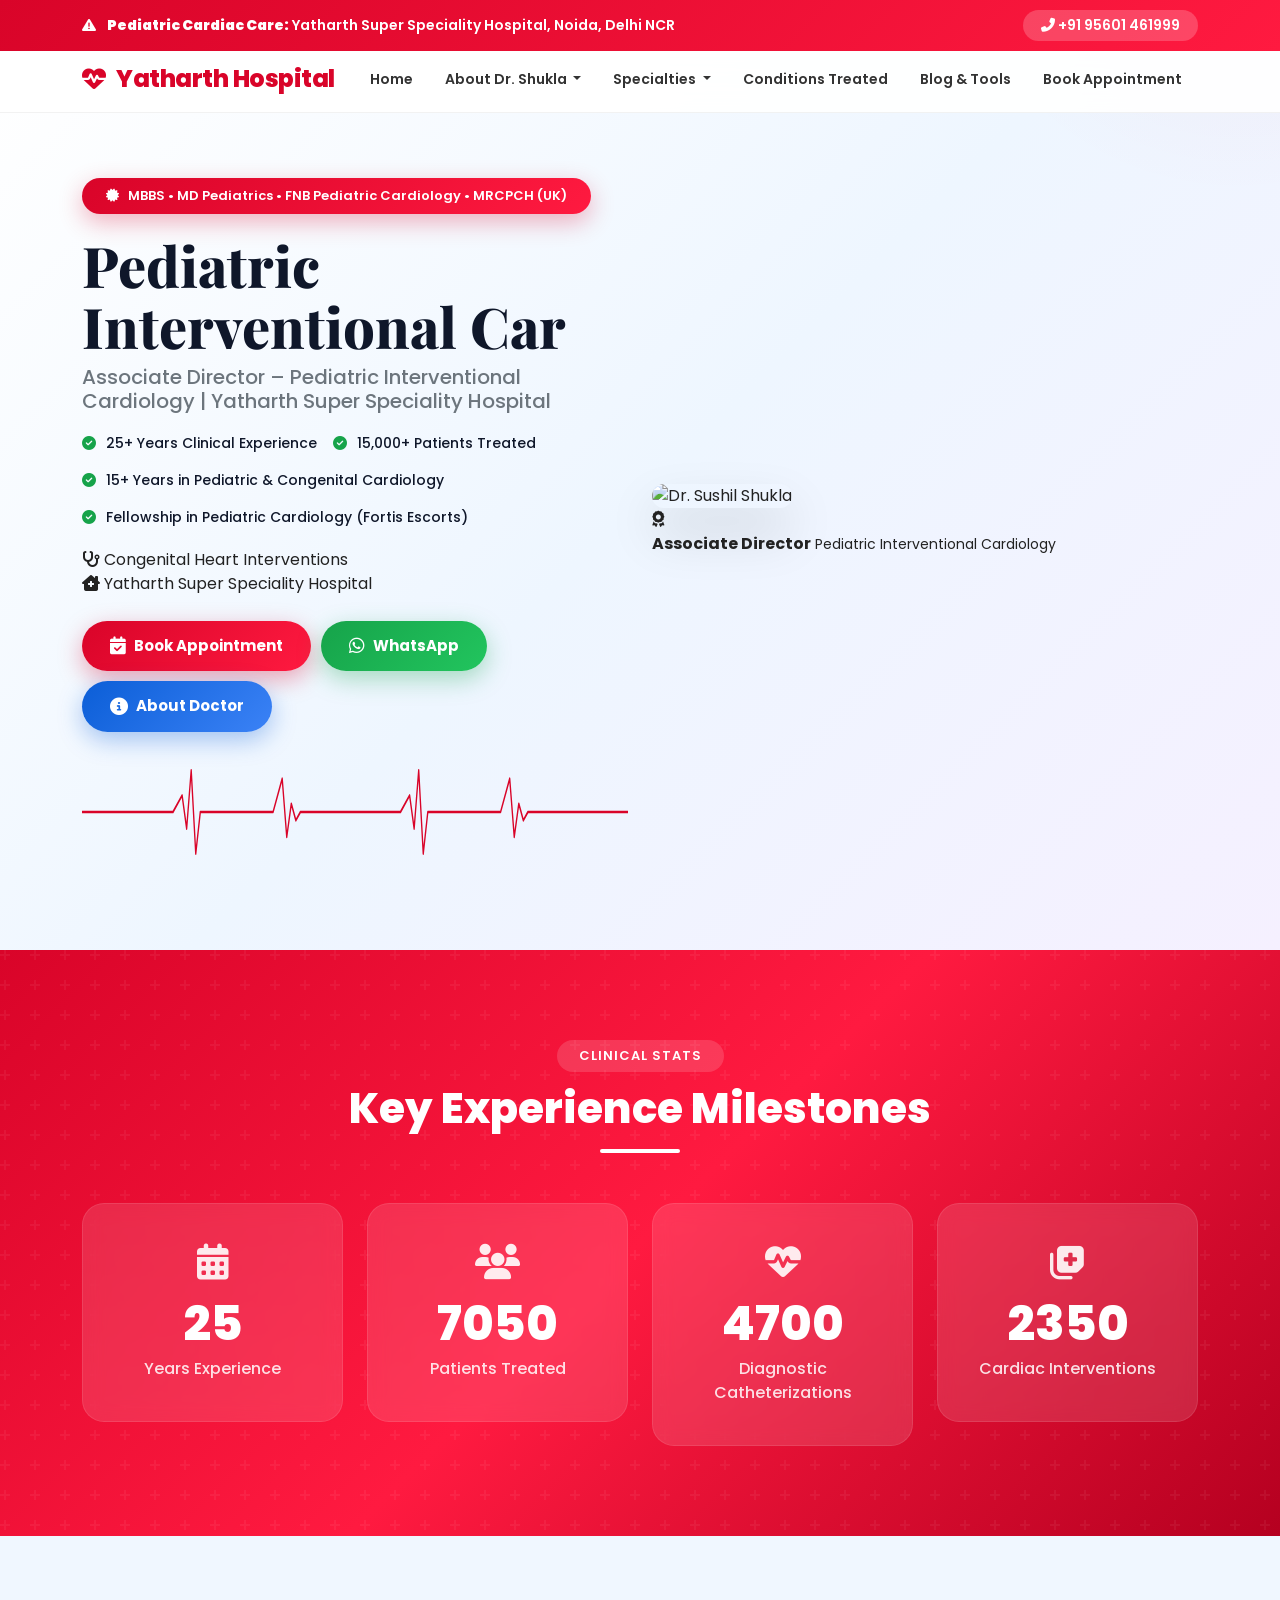
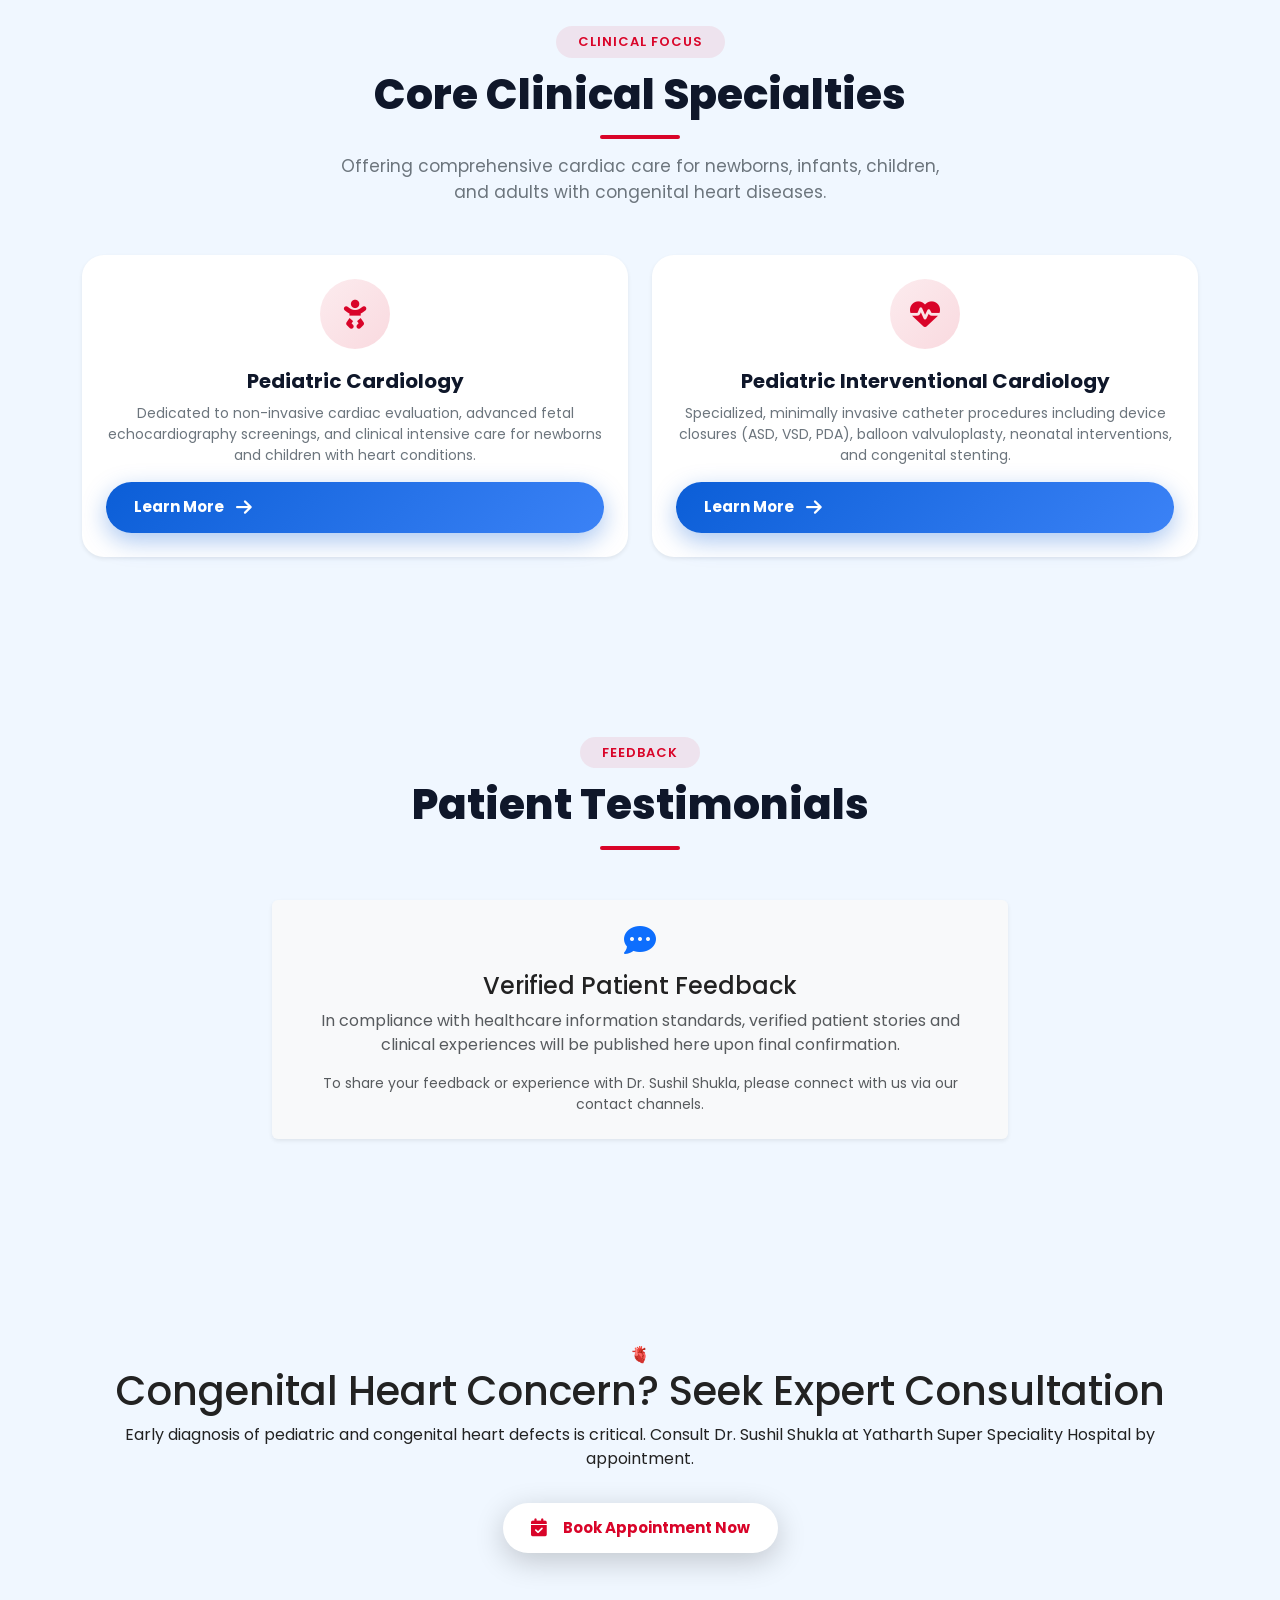
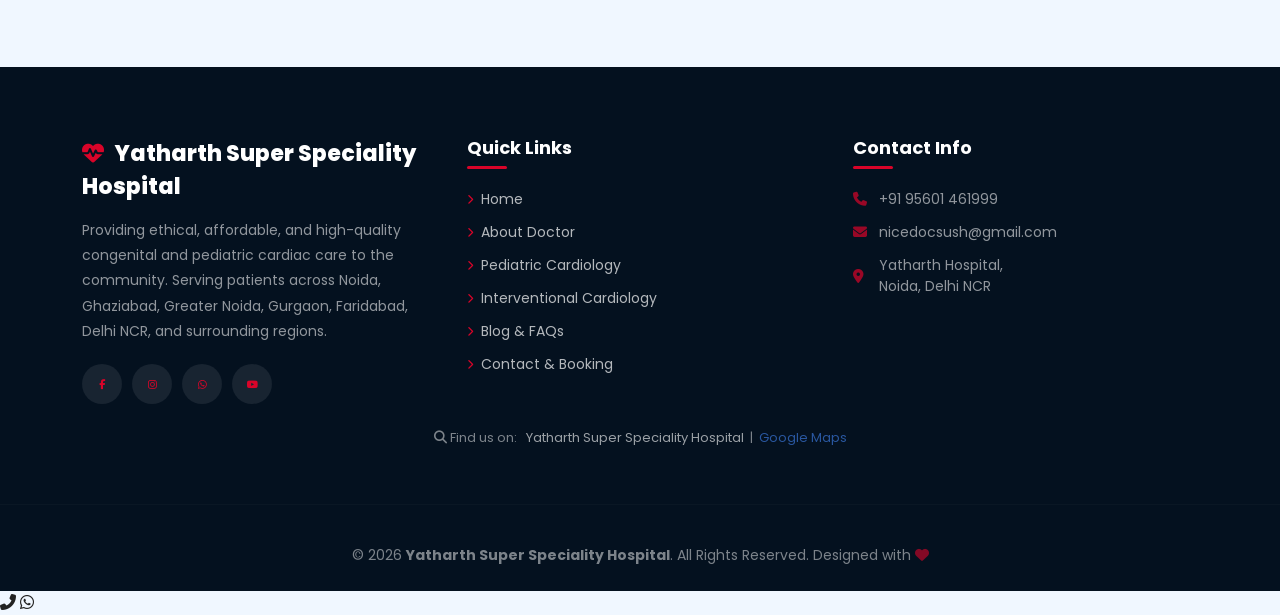
==== index.html @ f90ade4a "Add files via upload" ====
<!DOCTYPE html>
<html lang="en">
<head>
  <meta charset="UTF-8">
  <meta name="viewport" content="width=device-width, initial-scale=1.0">
  <meta http-equiv="Cache-Control" content="no-cache, no-store, must-revalidate">
  <meta http-equiv="Pragma" content="no-cache">
  <meta http-equiv="Expires" content="0">
  <script>
    (function() {
      var key = 'shukla_v11_cache_purged';
      if (!localStorage.getItem(key)) {
        localStorage.setItem(key, 'true');
        if ('serviceWorker' in navigator) {
          navigator.serviceWorker.getRegistrations().then(function(regs) {
            for (var i = 0; i < regs.length; i++) regs[i].unregister();
          });
        }
        if ('caches' in window) {
          caches.keys().then(function(names) {
            for (var i = 0; i < names.length; i++) caches.delete(names[i]);
          });
        }
        window.location.reload(true);
      }
    })();
  </script>
  <title>Dr. Sushil Shukla | Pediatric Interventional Cardiologist | Yatharth Hospital Noida</title>
  <meta name="description" content="Official website of Dr. Sushil Shukla, Associate Director of Pediatric Interventional Cardiology at Yatharth Hospital, Noida. Specialized in congenital and pediatric heart interventions.">
  <meta name="robots" content="index, follow">
  
  <!-- Google Fonts -->
  <link rel="preconnect" href="https://fonts.googleapis.com">
  <link href="https://fonts.googleapis.com/css2?family=Poppins:wght@300;400;500;600;700;800&family=Playfair+Display:wght@700&display=swap" rel="stylesheet">
  
  <!-- Bootstrap 5 -->
  <link href="https://cdn.jsdelivr.net/npm/bootstrap@5.3.3/dist/css/bootstrap.min.css" rel="stylesheet">
  
  <!-- Font Awesome 6 -->
  <link rel="stylesheet" href="https://cdnjs.cloudflare.com/ajax/libs/font-awesome/6.5.1/css/all.min.css">
  
  <!-- AOS Animation Library -->
  <link href="https://unpkg.com/aos@2.3.1/dist/aos.css" rel="stylesheet">
  
  <!-- Swiper.js -->
  <link rel="stylesheet" href="https://cdn.jsdelivr.net/npm/swiper@11/swiper-bundle.min.css">
  
  <!-- PWA Manifest -->
  <link rel="manifest" href="manifest.json">
  <meta name="theme-color" content="#d90429">
  <meta name="apple-mobile-web-app-capable" content="yes">
  <meta name="apple-mobile-web-app-status-bar-style" content="black-translucent">
  <meta name="apple-mobile-web-app-title" content="Yatharth Hospital">
  
  <!-- Link to External Stylesheet -->
  <link rel="stylesheet" href="style.css">
</head>
<body>
  <!-- PRELOADER -->
  <div id="preloader">
    <div class="preloader-content">
      <div class="preloader-heart"><i class="fas fa-heart"></i></div>
      <div class="preloader-text">Yatharth Super Speciality Hospital</div>
      <div class="preloader-bar"><div class="preloader-bar-fill"></div></div>
    </div>
  </div>

  <!-- EMERGENCY BANNER -->
  <div class="emergency-banner">
    <div class="container d-flex justify-content-between align-items-center flex-wrap">
      <span class="emergency-text">
        <i class="fas fa-exclamation-triangle"></i> <strong>Pediatric Cardiac Care:</strong> Yatharth Super Speciality Hospital, Noida, Delhi NCR
      </span>
      <a href="tel:95601461999" class="emergency-phone">
        <i class="fas fa-phone-alt"></i> +91 95601 461999
      </a>
    </div>
  </div>

  <!-- NAVBAR -->
  <nav id="navbar" class="navbar navbar-expand-lg">
    <div class="container">
      <a class="logo navbar-brand" href="index.html">
        <i class="fas fa-heartbeat"></i> Yatharth Hospital
      </a>
      <button class="navbar-toggler" type="button" data-bs-toggle="collapse" data-bs-target="#navMenu" 
              aria-controls="navMenu" aria-expanded="false" aria-label="Toggle navigation">
        <span class="navbar-toggler-icon"></span>
      </button>
      <div class="collapse navbar-collapse" id="navMenu">
        <ul class="navbar-nav ms-auto">
          <li class="nav-item"><a class="nav-link" href="index.html">Home</a></li>
          
          <!-- About Dropdown -->
          <li class="nav-item dropdown">
            <a class="nav-link dropdown-toggle" href="#" id="aboutDropdown" role="button" data-bs-toggle="dropdown" aria-expanded="false">
              About Dr. Shukla
            </a>
            <ul class="dropdown-menu" aria-labelledby="aboutDropdown">
              <li><a class="dropdown-item" href="about.html">Profile & Philosophy</a></li>
              <li><a class="dropdown-item" href="qualifications.html">Qualifications & Timeline</a></li>
              <li><a class="dropdown-item" href="academic.html">Academic & Achievements</a></li>
            </ul>
          </li>
          
          <!-- Clinical Specialties Dropdown -->
          <li class="nav-item dropdown">
            <a class="nav-link dropdown-toggle" href="#" id="specialtiesDropdown" role="button" data-bs-toggle="dropdown" aria-expanded="false">
              Specialties
            </a>
            <ul class="dropdown-menu" aria-labelledby="specialtiesDropdown">
              <li><a class="dropdown-item" href="pediatric-cardiology.html">Pediatric Cardiology</a></li>
              <li><a class="dropdown-item" href="interventional-cardiology.html">Interventional Cardiology</a></li>
            </ul>
          </li>
          
          <li class="nav-item"><a class="nav-link" href="expertise.html">Conditions Treated</a></li>
          <li class="nav-item"><a class="nav-link" href="blog.html">Blog & Tools</a></li>
          <li class="nav-item"><a class="nav-link" href="contact.html">Book Appointment</a></li>
        </ul>
      </div>
    </div>
  </nav>


  <!-- HERO SECTION -->
  <section id="hero" class="hero">
    <div class="container">
      <div class="row align-items-center">
        <div class="col-lg-6 hero-text" data-aos="fade-right" data-aos-duration="1000">
          <span class="hero-badge">
            <i class="fas fa-certificate"></i> MBBS &bull; MD Pediatrics &bull; FNB Pediatric Cardiology &bull; MRCPCH (UK)
          </span>
          <h1>Pediatric Interventional Cardiologist in Noida — Dr. Sushil Shukla</h1>
          <h3>Associate Director – Pediatric Interventional Cardiology | Yatharth Super Speciality Hospital</h3>
          <div class="hero-features">
            <span><i class="fas fa-check-circle"></i> 25+ Years Clinical Experience</span>
            <span><i class="fas fa-check-circle"></i> 15,000+ Patients Treated</span>
            <span><i class="fas fa-check-circle"></i> 15+ Years in Pediatric & Congenital Cardiology</span>
            <span><i class="fas fa-check-circle"></i> Fellowship in Pediatric Cardiology (Fortis Escorts)</span>
          </div>
          <div class="hero-trust-row">
            <div class="trust-pill"><i class="fas fa-stethoscope"></i> Congenital Heart Interventions</div>
            <div class="trust-pill"><i class="fas fa-clinic-medical"></i> Yatharth Super Speciality Hospital</div>
          </div>
          <div class="hero-buttons">
            <a href="contact.html" class="btn btn-red">
              <i class="fas fa-calendar-check"></i> Book Appointment
            </a>
            <a href="https://wa.me/9195601461999" class="btn btn-green" target="_blank">
              <i class="fab fa-whatsapp"></i> WhatsApp
            </a>
            <a href="about.html" class="btn btn-blue">
              <i class="fas fa-info-circle"></i> About Doctor
            </a>
          </div>
          
          <!-- ECG Animation -->
          <svg class="ecg" viewBox="0 0 1200 120" preserveAspectRatio="none">
            <path d="M0,60 L200,60 L220,40 L230,80 L240,10 L250,110 L260,60 L400,60 L420,60 L440,20 L450,90 L460,50 L470,70 L480,60 L700,60 L720,40 L730,80 L740,10 L750,110 L760,60 L900,60 L920,60 L940,20 L950,90 L960,50 L970,70 L980,60 L1200,60" 
                  fill="none" stroke="#d90429" stroke-width="3" stroke-linecap="round" stroke-linejoin="round"/>
          </svg>
        </div>
        
        <div class="col-lg-6 hero-img-col" data-aos="fade-left" data-aos-duration="1000">
          <div class="hero-image-wrapper">
            <img src="images/doctor.jpg" alt="Dr. Sushil Shukla" class="hero-img img-fluid">
            <div class="hero-img-badge">
              <i class="fas fa-award"></i>
              <div>
                <strong>Associate Director</strong>
                <small>Pediatric Interventional Cardiology</small>
              </div>
            </div>
          </div>
        </div>
      </div>
    </div>
  </section>

  <!-- STATISTICS CARD GRID (STATS) -->
  <section id="stats" class="stats section-padding">
    <div class="container">
      <div class="section-header" data-aos="fade-up">
        <span class="section-tag">Clinical Stats</span>
        <h2 class="heading">Key Experience Milestones</h2>
      </div>
      <div class="row g-4">
        <div class="col-6 col-lg-3" data-aos="zoom-in" data-aos-delay="100">
          <div class="stat-card">
            <i class="fas fa-calendar-alt"></i>
            <h1 class="counter" data-target="25">0</h1>
            <p>Years Experience</p>
          </div>
        </div>
        <div class="col-6 col-lg-3" data-aos="zoom-in" data-aos-delay="200">
          <div class="stat-card">
            <i class="fas fa-users"></i>
            <h1 class="counter" data-target="15000">0</h1>
            <p>Patients Treated</p>
          </div>
        </div>
        <div class="col-6 col-lg-3" data-aos="zoom-in" data-aos-delay="300">
          <div class="stat-card">
            <i class="fas fa-heartbeat"></i>
            <h1 class="counter" data-target="10000">0</h1>
            <p>Diagnostic Catheterizations</p>
          </div>
        </div>
        <div class="col-6 col-lg-3" data-aos="zoom-in" data-aos-delay="400">
          <div class="stat-card">
            <i class="fas fa-notes-medical"></i>
            <h1 class="counter" data-target="5000">0</h1>
            <p>Cardiac Interventions</p>
          </div>
        </div>
      </div>
    </div>
  </section>

  <!-- CLINICAL SPECIALTIES OVERVIEW -->
  <section class="services section-padding" style="background:var(--light);">
    <div class="container">
      <div class="section-header" data-aos="fade-up">
        <span class="section-tag">Clinical Focus</span>
        <h2 class="heading">Core Clinical Specialties</h2>
        <p class="section-sub">Offering comprehensive cardiac care for newborns, infants, children, and adults with congenital heart diseases.</p>
      </div>
      <div class="row g-4">
        <!-- Pediatric Cardiology -->
        <div class="col-md-6" data-aos="fade-right">
          <div class="card service-card h-100 p-4 shadow-sm border-0">
            <div class="card-icon"><i class="fas fa-baby"></i></div>
            <h3>Pediatric Cardiology</h3>
            <p>Dedicated to non-invasive cardiac evaluation, advanced fetal echocardiography screenings, and clinical intensive care for newborns and children with heart conditions.</p>
            <a href="pediatric-cardiology.html" class="btn btn-blue btn-sm mt-3">Learn More <i class="fas fa-arrow-right ms-1"></i></a>
          </div>
        </div>
        <!-- Interventional Cardiology -->
        <div class="col-md-6" data-aos="fade-left">
          <div class="card service-card h-100 p-4 shadow-sm border-0">
            <div class="card-icon"><i class="fas fa-heartbeat"></i></div>
            <h3>Pediatric Interventional Cardiology</h3>
            <p>Specialized, minimally invasive catheter procedures including device closures (ASD, VSD, PDA), balloon valvuloplasty, neonatal interventions, and congenital stenting.</p>
            <a href="interventional-cardiology.html" class="btn btn-blue btn-sm mt-3">Learn More <i class="fas fa-arrow-right ms-1"></i></a>
          </div>
        </div>
      </div>
    </div>
  </section>

  <!-- PATIENT FEEDBACK PLACEHOLDER (NO FAKE REVIEWS) -->
  <section class="reviews-section section-padding">
    <div class="container">
      <div class="section-header" data-aos="fade-up">
        <span class="section-tag">Feedback</span>
        <h2 class="heading">Patient Testimonials</h2>
      </div>
      <div class="row">
        <div class="col-lg-8 mx-auto text-center" data-aos="fade-up">
          <div class="p-4 bg-light rounded shadow-sm">
            <i class="fas fa-comment-dots text-primary fa-2x mb-3"></i>
            <h4>Verified Patient Feedback</h4>
            <p class="text-muted">In compliance with healthcare information standards, verified patient stories and clinical experiences will be published here upon final confirmation.</p>
            <p class="mb-0 small text-muted">To share your feedback or experience with Dr. Sushil Shukla, please connect with us via our contact channels.</p>
          </div>
        </div>
      </div>
    </div>
  </section>

  <!-- URGENT CARE BANNER -->
  <section class="urgent-care section-padding">
    <div class="container" data-aos="zoom-in">
      <div class="urgent-content text-center py-4">
        <span class="urgent-icon">🫀</span>
        <h1>Congenital Heart Concern? Seek Expert Consultation</h1>
        <p class="urgent-msg">Early diagnosis of pediatric and congenital heart defects is critical. Consult Dr. Sushil Shukla at Yatharth Super Speciality Hospital by appointment.</p>
        <a href="contact.html" class="btn btn-white btn-lg mt-3">
          <i class="fas fa-calendar-check me-2"></i> Book Appointment Now
        </a>
      </div>
    </div>
  </section>


  <!-- FOOTER -->
  <footer class="footer">
    <div class="container">
      <div class="footer-grid">
        <div class="footer-col">
          <div class="footer-logo">
            <i class="fas fa-heartbeat"></i> Yatharth Super Speciality Hospital
          </div>
          <p class="footer-desc">Providing ethical, affordable, and high-quality congenital and pediatric cardiac care to the community. Serving patients across Noida, Ghaziabad, Greater Noida, Gurgaon, Faridabad, Delhi NCR, and surrounding regions.</p>
          <div class="social-links">
            <a href="#" aria-label="Facebook"><i class="fab fa-facebook-f"></i></a>
            <a href="#" aria-label="Instagram"><i class="fab fa-instagram"></i></a>
            <a href="https://wa.me/9195601461999" aria-label="WhatsApp"><i class="fab fa-whatsapp"></i></a>
            <a href="#" aria-label="YouTube"><i class="fab fa-youtube"></i></a>
          </div>
        </div>
        <div class="footer-col">
          <h3>Quick Links</h3>
          <a href="index.html"><i class="fas fa-chevron-right"></i> Home</a>
          <a href="about.html"><i class="fas fa-chevron-right"></i> About Doctor</a>
          <a href="pediatric-cardiology.html"><i class="fas fa-chevron-right"></i> Pediatric Cardiology</a>
          <a href="interventional-cardiology.html"><i class="fas fa-chevron-right"></i> Interventional Cardiology</a>
          <a href="blog.html"><i class="fas fa-chevron-right"></i> Blog & FAQs</a>
          <a href="contact.html"><i class="fas fa-chevron-right"></i> Contact & Booking</a>
        </div>
        <div class="footer-col">
          <h3>Contact Info</h3>
          <p><i class="fas fa-phone"></i> +91 95601 461999</p>
          <p><i class="fas fa-envelope"></i> nicedocsush@gmail.com</p>
          <p><i class="fas fa-map-marker-alt"></i> Yatharth Hospital,<br>Noida, Delhi NCR</p>
        </div>
      </div>
      <div class="row mt-4">
        <div class="col-12 text-center">
          <p style="font-size:13px;opacity:.6;">
            <i class="fas fa-search"></i> Find us on: &nbsp;
            <a href="https://nicedocsush.github.io/dr-sushil-shukla/" style="color:white;">Yatharth Super Speciality Hospital</a> &nbsp;|&nbsp;
            <a href="https://www.google.com/search?q=Yatharth%20Super%20Speciality%20Hospital+Noida" target="_blank" style="color:#4285F4;">Google Maps</a>
          </p>
        </div>
      </div>
    </div>
    <hr>
    <p class="copyright">© 2026 <strong>Yatharth Super Speciality Hospital</strong>. All Rights Reserved. Designed with <i class="fas fa-heart" style="color:#d90429;"></i></p>
  </footer>

  <!-- FLOATING WIDGETS -->
  <div class="floating-contact">
    <a href="tel:95601461999" class="floating-btn phone-btn" aria-label="Call Doctor"><i class="fas fa-phone-alt"></i></a>
    <a href="https://wa.me/9195601461999?text=Hello%20Dr%20Sushil%20Shukla%20team%2C%20I%20want%20to%20book%20an%20appointment" class="floating-btn wa-btn" target="_blank" aria-label="WhatsApp Book"><i class="fab fa-whatsapp"></i></a>
  </div>

  <!-- JS SCRIPTS -->
  <script src="https://cdn.jsdelivr.net/npm/bootstrap@5.3.3/dist/js/bootstrap.bundle.min.js"></script>
  <script src="https://unpkg.com/aos@2.3.1/dist/aos.js"></script>
  <script src="https://cdn.jsdelivr.net/npm/swiper@11/swiper-bundle.min.js"></script>
  <script src="script.js"></script>
</body>
</html>
---- style.css ----
/* ==========================================
   Yatharth Super Speciality Hospital — Premium Stylesheet
   Version 2.0 (Bootstrap 5 + AOS + Swiper)
   ========================================== */

:root {
  --primary: #d90429;
  --primary-dark: #b50020;
  --secondary: #0b5ed7;
  --success: #16a34a;
  --dark: #0f172a;
  --darker: #04111f;
  --light: #f0f7ff;
  --white: #ffffff;
  --gray: #6c757d;
  --shadow-sm: 0 5px 20px rgba(0,0,0,.06);
  --shadow: 0 15px 35px rgba(0,0,0,.10);
  --shadow-lg: 0 25px 50px rgba(0,0,0,.15);
  --radius: 22px;
  --radius-sm: 14px;
  --transition: .35s cubic-bezier(.4,0,.2,1);
}

/* ==============================
   BASE STYLES
   ============================== */
* {
  margin: 0;
  padding: 0;
  box-sizing: border-box;
}

html {
  scroll-behavior: smooth;
}

/* ==============================
   PRELOADER / LOADING SCREEN (58)
   ============================== */
#preloader {
  position: fixed;
  top: 0;
  left: 0;
  width: 100%;
  height: 100%;
  background: var(--white);
  display: flex;
  align-items: center;
  justify-content: center;
  z-index: 99999;
  transition: opacity .6s ease, visibility .6s ease;
}

#preloader.hide {
  opacity: 0;
  visibility: hidden;
}

.preloader-content {
  text-align: center;
}

.preloader-heart i {
  font-size: 52px;
  color: var(--primary);
  animation: loaderHeartbeat 1s ease-in-out infinite;
}

@keyframes loaderHeartbeat {
  0%, 100% { transform: scale(1); }
  15% { transform: scale(1.2); }
  30% { transform: scale(1); }
  45% { transform: scale(1.15); }
  60% { transform: scale(1); }
}

.preloader-text {
  font-size: 22px;
  font-weight: 800;
  color: var(--dark);
  margin: 15px 0;
  letter-spacing: -0.5px;
}

.preloader-bar {
  width: 200px;
  height: 4px;
  background: #e5e7eb;
  border-radius: 10px;
  overflow: hidden;
  margin: 0 auto 10px;
}

.preloader-bar-fill {
  height: 100%;
  width: 0%;
  background: linear-gradient(90deg, var(--primary), #ff1a40);
  border-radius: 10px;
  animation: loaderFill 1.8s ease-in-out forwards;
}

@keyframes loaderFill {
  0% { width: 0%; }
  50% { width: 60%; }
  100% { width: 100%; }
}

.preloader-sub {
  font-size: 13px;
  color: var(--gray);
  font-weight: 500;
}

body {
  font-family: 'Poppins', sans-serif;
  background: var(--light);
  color: #222;
  overflow-x: hidden;
  padding-top: 50px; /* for emergency banner */
}

::selection {
  background: var(--primary);
  color: white;
}

a {
  text-decoration: none;
  color: inherit;
}

img {
  max-width: 100%;
  height: auto;
}

/* ==============================
   EMERGENCY BANNER
   ============================== */
.emergency-banner {
  background: linear-gradient(135deg, var(--primary), #ff1a40);
  color: white;
  padding: 10px 0;
  font-size: 14px;
  font-weight: 600;
  position: fixed;
  top: 0;
  left: 0;
  width: 100%;
  z-index: 10000;
  animation: slideDown 0.6s ease;
}

.emergency-banner .emergency-text i {
  margin-right: 8px;
  animation: ambulanceBlink 1s infinite;
}

.emergency-phone {
  color: white;
  background: rgba(255,255,255,.2);
  padding: 5px 18px;
  border-radius: 50px;
  font-weight: 600;
  transition: var(--transition);
}

.emergency-phone:hover {
  background: rgba(255,255,255,.35);
  color: white;
}

@keyframes ambulanceBlink {
  0%, 100% { opacity: 1; }
  50% { opacity: .3; }
}

@keyframes slideDown {
  from { transform: translateY(-100%); }
  to { transform: translateY(0); }
}

/* ==============================
   NAVBAR
   ============================== */
#navbar {
  position: fixed;
  top: 46px;
  left: 0;
  width: 100%;
  background: rgba(255,255,255,.92);
  backdrop-filter: blur(20px);
  -webkit-backdrop-filter: blur(20px);
  padding: 10px 0;
  z-index: 9999;
  transition: var(--transition);
  border-bottom: 1px solid rgba(0,0,0,.05);
}

#navbar.scrolled {
  box-shadow: 0 8px 30px rgba(0,0,0,.10);
  padding: 6px 0;
}

.logo {
  font-size: 24px !important;
  font-weight: 800 !important;
  color: var(--primary) !important;
  letter-spacing: -0.5px;
}

.logo i {
  margin-right: 6px;
  animation: heartbeat 1.5s infinite;
}

@keyframes heartbeat {
  0%, 100% { transform: scale(1); }
  15% { transform: scale(1.15); }
  30% { transform: scale(1); }
  45% { transform: scale(1.1); }
  60% { transform: scale(1); }
}

.navbar-nav .nav-link {
  font-weight: 600 !important;
  color: #333 !important;
  padding: 8px 16px !important;
  border-radius: 50px;
  transition: var(--transition);
  font-size: 14px;
}

.navbar-nav .nav-link:hover {
  color: var(--primary) !important;
  background: rgba(217, 4, 41, .06);
}

.navbar-toggler {
  border: none !important;
  padding: 8px !important;
}

.navbar-toggler:focus {
  box-shadow: none !important;
}

/* ==============================
   SECTION HEADER
   ============================== */
.section-header {
  text-align: center;
  margin-bottom: 50px;
}

.section-padding {
  padding: 90px 0;
}

.section-tag {
  display: inline-block;
  background: rgba(217, 4, 41, .08);
  color: var(--primary);
  padding: 6px 22px;
  border-radius: 50px;
  font-weight: 600;
  font-size: 13px;
  text-transform: uppercase;
  letter-spacing: 1px;
  margin-bottom: 12px;
}

.heading {
  font-size: 42px;
  font-weight: 800;
  margin-bottom: 15px;
  position: relative;
  color: var(--dark);
}

.heading::after {
  content: '';
  display: block;
  width: 80px;
  height: 4px;
  background: var(--primary);
  margin: 15px auto 0;
  border-radius: 20px;
}

.heading.text-start::after {
  margin: 15px 0 0;
}

.section-sub {
  color: var(--gray);
  font-size: 17px;
  max-width: 600px;
  margin: 0 auto;
}

/* ==============================
   HERO SECTION
   ============================== */
.hero {
  min-height: 100vh;
  display: flex;
  align-items: center;
  background: linear-gradient(135deg, #ffffff 0%, #eef6ff 50%, #f5f0ff 100%);
  padding: 120px 0 80px;
  position: relative;
  overflow: hidden;
}

.hero::before {
  content: '';
  position: absolute;
  top: -50%;
  right: -20%;
  width: 600px;
  height: 600px;
  background: radial-gradient(circle, rgba(217,4,41,.05) 0%, transparent 70%);
  border-radius: 50%;
  pointer-events: none;
}

.hero-badge {
  display: inline-block;
  background: linear-gradient(135deg, var(--primary), #ff1a40);
  color: white;
  padding: 8px 24px;
  border-radius: 50px;
  font-weight: 600;
  font-size: 13px;
  margin-bottom: 20px;
  box-shadow: 0 8px 25px rgba(217,4,41,.3);
}

.hero-badge i {
  margin-right: 6px;
}

.hero-text h1 {
  font-size: 56px;
  font-weight: 800;
  color: var(--dark);
  line-height: 1.1;
  margin-bottom: 8px;
  font-family: 'Playfair Display', serif;
}

.hero-text h3 {
  font-size: 20px;
  color: var(--gray);
  font-weight: 500;
  margin-bottom: 20px;
}

.hero-features {
  display: flex;
  flex-wrap: wrap;
  gap: 16px;
  margin-bottom: 20px;
}

.hero-features span {
  font-size: 14px;
  font-weight: 500;
  color: var(--dark);
}

.hero-features i {
  color: var(--success);
  margin-right: 6px;
}

.price {
  display: flex;
  align-items: baseline;
  gap: 8px;
  margin: 20px 0;
  flex-wrap: wrap;
}

.price-label {
  font-size: 16px;
  font-weight: 500;
  color: var(--gray);
}

.price-amount {
  font-size: 48px;
  font-weight: 800;
  color: var(--primary);
  line-height: 1;
}

.price-only {
  font-size: 14px;
  color: var(--gray);
  font-weight: 500;
}

.hero-buttons {
  display: flex;
  flex-wrap: wrap;
  gap: 10px;
  margin-top: 25px;
}

.btn {
  display: inline-flex;
  align-items: center;
  gap: 8px;
  padding: 14px 28px;
  border-radius: 60px;
  font-weight: 700;
  font-size: 15px;
  transition: var(--transition);
  border: none;
  position: relative;
  overflow: hidden;
}

.btn i {
  font-size: 18px;
}

.btn-red {
  background: linear-gradient(135deg, var(--primary), #ff1a40);
  color: white;
  box-shadow: 0 8px 25px rgba(217,4,41,.35);
}

.btn-red:hover {
  transform: translateY(-3px);
  box-shadow: 0 12px 35px rgba(217,4,41,.45);
  color: white;
}

.btn-green {
  background: linear-gradient(135deg, var(--success), #22c55e);
  color: white;
  box-shadow: 0 8px 25px rgba(22,163,74,.35);
}

.btn-green:hover {
  transform: translateY(-3px);
  box-shadow: 0 12px 35px rgba(22,163,74,.45);
  color: white;
}

.btn-blue {
  background: linear-gradient(135deg, var(--secondary), #3b82f6);
  color: white;
  box-shadow: 0 8px 25px rgba(11,94,215,.35);
}

.btn-blue:hover {
  transform: translateY(-3px);
  box-shadow: 0 12px 35px rgba(11,94,215,.45);
  color: white;
}

/* Hero Image */
.hero-img-wrapper {
  position: relative;
  display: inline-block;
}

.hero-img {
  width: 420px;
  border-radius: 30px;
  box-shadow: var(--shadow-lg);
  transition: var(--transition);
}

.hero-img:hover {
  transform: scale(1.02);
}

.hero-exp-badge {
  position: absolute;
  bottom: -10px;
  left: -10px;
  background: white;
  padding: 15px 20px;
  border-radius: 16px;
  box-shadow: var(--shadow-lg);
  text-align: center;
  animation: float 3s ease-in-out infinite;
}

.exp-number {
  display: block;
  font-size: 28px;
  font-weight: 800;
  color: var(--primary);
  line-height: 1;
}

.exp-text {
  font-size: 11px;
  font-weight: 600;
  color: var(--gray);
  line-height: 1.2;
}

@keyframes float {
  0%, 100% { transform: translateY(0); }
  50% { transform: translateY(-8px); }
}

/* ECG Animation */
.ecg {
  width: 100%;
  height: 100px;
  margin-top: 30px;
}

.ecg polyline {
  fill: none;
  stroke: var(--primary);
  stroke-width: 4;
  stroke-dasharray: 1200;
  stroke-dashoffset: 1200;
  animation: ecgLine 4s linear infinite;
}

@keyframes ecgLine {
  to { stroke-dashoffset: 0; }
}

/* ==============================
   SERVICES
   ============================== */
.services {
  background: var(--white);
}

.service-card {
  background: var(--white);
  border-radius: var(--radius);
  padding: 35px 25px;
  text-align: center;
  border: none;
  box-shadow: var(--shadow-sm);
  transition: var(--transition);
  border-top: 5px solid transparent;
  height: 100%;
}

.service-card:hover {
  transform: translateY(-12px);
  box-shadow: var(--shadow-lg);
  border-top: 5px solid var(--primary);
}

.card-icon {
  width: 70px;
  height: 70px;
  background: linear-gradient(135deg, rgba(217,4,41,.08), rgba(217,4,41,.15));
  border-radius: 50%;
  display: flex;
  align-items: center;
  justify-content: center;
  margin: 0 auto 20px;
  font-size: 30px;
  color: var(--primary);
  transition: var(--transition);
}

.service-card:hover .card-icon {
  background: var(--primary);
  color: white;
  transform: rotateY(360deg);
}

.service-card h3 {
  font-size: 20px;
  font-weight: 700;
  margin-bottom: 10px;
  color: var(--dark);
}

.service-card p {
  color: var(--gray);
  font-size: 14px;
  margin: 0;
}

/* ==============================
   ABOUT
   ============================== */
.about {
  background: var(--light);
}

.about-img-wrapper {
  position: relative;
  display: inline-block;
}

.about-img {
  width: 380px;
  border-radius: 25px;
  box-shadow: var(--shadow-lg);
}

.about-award {
  position: absolute;
  bottom: -10px;
  right: -10px;
  background: linear-gradient(135deg, #f59e0b, #f97316);
  color: white;
  padding: 12px 20px;
  border-radius: 14px;
  font-weight: 700;
  font-size: 14px;
  box-shadow: var(--shadow);
  animation: float 3s ease-in-out infinite;
}

.about-award i {
  margin-right: 6px;
}

.about-desc {
  font-size: 16px;
  line-height: 1.9;
  color: #444;
  margin-bottom: 25px;
}

.about-info {
  display: flex;
  flex-direction: column;
  gap: 15px;
}

.info-item {
  display: flex;
  gap: 15px;
  align-items: flex-start;
  background: white;
  padding: 16px 20px;
  border-radius: var(--radius-sm);
  box-shadow: var(--shadow-sm);
}

.info-item i {
  font-size: 20px;
  color: var(--primary);
  margin-top: 3px;
  flex-shrink: 0;
}

.info-item p {
  margin: 0;
  font-size: 15px;
}

/* ==============================
   STATISTICS
   ============================== */
.stats {
  background: linear-gradient(135deg, var(--primary) 0%, #ff1a40 50%, var(--primary-dark) 100%);
  color: white;
  position: relative;
  overflow: hidden;
}

.stats::before {
  content: '';
  position: absolute;
  top: 0;
  left: 0;
  width: 100%;
  height: 100%;
  background: url("data:image/svg+xml,%3Csvg width='60' height='60' viewBox='0 0 60 60' xmlns='http://www.w3.org/2000/svg'%3E%3Cg fill='none' fill-rule='evenodd'%3E%3Cg fill='%23ffffff' fill-opacity='0.05'%3E%3Cpath d='M36 34v-4h-2v4h-4v2h4v4h2v-4h4v-2h-4zm0-30V0h-2v4h-4v2h4v4h2V6h4V4h-4zM6 34v-4H4v4H0v2h4v4h2v-4h4v-2H6zM6 4V0H4v4H0v2h4v4h2V6h4V4H6z'/%3E%3C/g%3E%3C/g%3E%3C/svg%3E");
  pointer-events: none;
}

.stats .section-tag {
  background: rgba(255,255,255,.15);
  color: white;
}

.stats .heading {
  color: white;
}

.stats .heading::after {
  background: white;
}

.stat-card {
  background: rgba(255,255,255,.12);
  backdrop-filter: blur(10px);
  padding: 40px 20px;
  text-align: center;
  border-radius: var(--radius);
  transition: var(--transition);
  border: 1px solid rgba(255,255,255,.1);
}

.stat-card:hover {
  background: rgba(255,255,255,.2);
  transform: translateY(-8px);
}

.stat-card i {
  font-size: 36px;
  margin-bottom: 15px;
  opacity: .9;
}

.stat-card h1 {
  font-size: 48px;
  font-weight: 800;
  margin-bottom: 5px;
}

.stat-card p {
  font-size: 16px;
  opacity: .85;
  font-weight: 500;
  margin: 0;
}

/* ==============================
   TESTIMONIALS
   ============================== */
.testimonials {
  background: var(--white);
}

.testimonial-swiper {
  padding-bottom: 50px;
}

.testimonial-card {
  background: var(--light);
  padding: 40px 35px;
  border-radius: var(--radius);
  box-shadow: var(--shadow-sm);
  text-align: center;
  transition: var(--transition);
  max-width: 700px;
  margin: 0 auto;
}

.testimonial-card:hover {
  box-shadow: var(--shadow);
}

.stars {
  margin-bottom: 15px;
}

.stars i {
  color: #f59e0b;
  font-size: 20px;
  margin: 0 2px;
}

.testimonial-card p {
  font-size: 17px;
  line-height: 1.8;
  color: #444;
  font-style: italic;
  margin-bottom: 20px;
}

.patient-info {
  display: flex;
  align-items: center;
  justify-content: center;
  gap: 12px;
}

.patient-avatar i {
  font-size: 44px;
  color: var(--gray);
}

.patient-info h4 {
  font-size: 16px;
  font-weight: 700;
  margin: 0;
  color: var(--dark);
}

.patient-info span {
  font-size: 13px;
  color: var(--gray);
}

.swiper-pagination-bullet-active {
  background: var(--primary) !important;
}

/* ==============================
   APPOINTMENT
   ============================== */
.appointment {
  background: linear-gradient(135deg, #f8fbff 0%, #f0f7ff 100%);
}

.appointment-info p {
  font-size: 16px;
  color: var(--gray);
  margin-bottom: 30px;
}

.appointment-contacts {
  display: flex;
  flex-direction: column;
  gap: 12px;
}

.contact-card-sm {
  display: flex;
  align-items: center;
  gap: 15px;
  background: white;
  padding: 16px 20px;
  border-radius: var(--radius-sm);
  box-shadow: var(--shadow-sm);
}

.contact-card-sm i {
  font-size: 24px;
  color: var(--primary);
  width: 40px;
  text-align: center;
}

.contact-card-sm span {
  display: block;
  font-size: 12px;
  color: var(--gray);
  font-weight: 500;
}

.contact-card-sm strong {
  font-size: 15px;
  color: var(--dark);
}

/* Appointment Form */
.appointment-form {
  background: white;
  padding: 40px;
  border-radius: var(--radius);
  box-shadow: var(--shadow);
}

.form-group {
  position: relative;
}

.form-group i {
  position: absolute;
  left: 16px;
  top: 50%;
  transform: translateY(-50%);
  color: var(--gray);
  font-size: 16px;
  z-index: 1;
}

.form-group i.fa-notes-medical {
  top: 22px;
  transform: none;
}

.form-group input,
.form-group select,
.form-group textarea {
  width: 100%;
  padding: 14px 14px 14px 44px;
  border: 2px solid #e5e7eb;
  border-radius: var(--radius-sm);
  font-size: 15px;
  font-family: 'Poppins', sans-serif;
  transition: var(--transition);
  background: #fafafa;
}

.form-group input:focus,
.form-group select:focus,
.form-group textarea:focus {
  outline: none;
  border-color: var(--primary);
  background: white;
  box-shadow: 0 0 0 4px rgba(217,4,41,.08);
}

.form-group textarea {
  resize: vertical;
  min-height: 100px;
}

.submit-btn {
  width: 100%;
  padding: 16px;
  background: linear-gradient(135deg, var(--primary), #ff1a40);
  color: white;
  border: none;
  border-radius: 60px;
  font-size: 17px;
  font-weight: 700;
  cursor: pointer;
  transition: var(--transition);
  box-shadow: 0 8px 25px rgba(217,4,41,.35);
  display: flex;
  align-items: center;
  justify-content: center;
  gap: 10px;
}

.submit-btn:hover {
  transform: translateY(-3px);
  box-shadow: 0 12px 35px rgba(217,4,41,.45);
}

/* ==============================
   DOCTOR PROFILE
   ============================== */
.doctor {
  background: var(--white);
}

.doctor-img-wrapper {
  position: relative;
  display: inline-block;
}

.doctor-img {
  width: 380px;
  border-radius: 25px;
  box-shadow: var(--shadow-lg);
  transition: var(--transition);
}

.doctor-img:hover {
  transform: scale(1.02);
}

.doctor-badge {
  position: absolute;
  bottom: -10px;
  right: -10px;
  background: linear-gradient(135deg, #f59e0b, #f97316);
  color: white;
  padding: 12px 20px;
  border-radius: 14px;
  font-weight: 700;
  font-size: 14px;
  box-shadow: var(--shadow);
  animation: float 3s ease-in-out infinite;
}

.doctor-subtitle {
  font-size: 22px;
  color: var(--primary);
  font-weight: 600;
  margin-bottom: 25px;
}

.doctor-list {
  list-style: none;
  padding: 0;
  margin: 0 0 35px;
  display: grid;
  grid-template-columns: 1fr 1fr;
  gap: 12px 20px;
}

.doctor-list li {
  font-size: 16px;
  font-weight: 500;
  color: #444;
  display: flex;
  align-items: center;
  gap: 10px;
}

.doctor-list li i {
  color: var(--success);
  font-size: 18px;
  flex-shrink: 0;
}

/* ==============================
   BMI CALCULATOR (LEGO Part 35)
   ============================== */
.bmi-calculator {
  background: linear-gradient(135deg, #f0f7ff 0%, #e8f4f8 100%);
}

.bmi-card {
  background: white;
  border-radius: var(--radius);
  padding: 45px;
  box-shadow: var(--shadow);
}

.bmi-field {
  margin-bottom: 22px;
}

.bmi-field label {
  display: block;
  font-weight: 600;
  font-size: 14px;
  color: var(--dark);
  margin-bottom: 8px;
}

.bmi-field label i {
  color: var(--primary);
  margin-right: 6px;
}

.bmi-input {
  width: 100%;
  padding: 14px 18px;
  border: 2px solid #e5e7eb;
  border-radius: var(--radius-sm);
  font-size: 17px;
  font-family: 'Poppins', sans-serif;
  transition: var(--transition);
  background: #fafafa;
}

.bmi-input:focus {
  outline: none;
  border-color: var(--primary);
  background: white;
  box-shadow: 0 0 0 4px rgba(217,4,41,.08);
}

.bmi-result {
  background: var(--light);
  border-radius: var(--radius-sm);
  padding: 30px 25px;
  text-align: center;
  min-height: 320px;
  display: flex;
  align-items: center;
  justify-content: center;
}

.bmi-result-placeholder i {
  font-size: 48px;
  color: var(--primary);
  opacity: .4;
  margin-bottom: 15px;
}

.bmi-result-placeholder p {
  color: var(--gray);
  font-size: 15px;
  margin: 0;
}

.bmi-score-wrap {
  margin-bottom: 15px;
}

.bmi-label {
  display: block;
  font-size: 13px;
  text-transform: uppercase;
  letter-spacing: 1px;
  color: var(--gray);
  font-weight: 600;
}

.bmi-score {
  display: block;
  font-size: 56px;
  font-weight: 800;
  color: var(--dark);
  line-height: 1.1;
}

.bmi-category {
  display: inline-block;
  padding: 8px 28px;
  border-radius: 50px;
  font-weight: 700;
  font-size: 16px;
  margin-bottom: 20px;
}

.bmi-category.underweight { background: #fef3c7; color: #92400e; }
.bmi-category.normal { background: #d1fae5; color: #065f46; }
.bmi-category.overweight { background: #fed7aa; color: #9a3412; }
.bmi-category.obese { background: #fecaca; color: #991b1b; }

.bmi-bar {
  width: 100%;
  height: 10px;
  background: #e5e7eb;
  border-radius: 10px;
  overflow: hidden;
  margin-bottom: 15px;
}

.bmi-bar-fill {
  height: 100%;
  border-radius: 10px;
  transition: width .8s ease;
  width: 0%;
}

.bmi-ranges {
  display: flex;
  justify-content: space-between;
  gap: 5px;
}

.bmi-ranges span {
  font-size: 10px;
  color: var(--gray);
  text-align: center;
  line-height: 1.3;
}

/* ==============================
   HEART RISK CALCULATOR (Part 36)
   ============================== */
.heart-risk {
  background: var(--white);
}

.risk-card {
  background: var(--light);
  border-radius: var(--radius);
  padding: 45px;
  box-shadow: var(--shadow);
}

.risk-form .risk-label {
  display: block;
  font-weight: 600;
  font-size: 13px;
  color: var(--dark);
  margin-bottom: 6px;
}

.risk-form .risk-label i {
  color: var(--primary);
  margin-right: 5px;
}

.risk-input {
  width: 100%;
  padding: 12px 16px;
  border: 2px solid #e5e7eb;
  border-radius: var(--radius-sm);
  font-size: 15px;
  font-family: 'Poppins', sans-serif;
  transition: var(--transition);
  background: white;
}

.risk-input:focus {
  outline: none;
  border-color: var(--primary);
  box-shadow: 0 0 0 4px rgba(217,4,41,.08);
}

.risk-result {
  background: white;
  border-radius: var(--radius-sm);
  padding: 30px 25px;
  text-align: center;
  min-height: 400px;
  display: flex;
  align-items: center;
  justify-content: center;
}

.risk-placeholder i {
  font-size: 52px;
  color: var(--primary);
  opacity: .35;
  margin-bottom: 15px;
}

.risk-placeholder p {
  color: var(--gray);
  font-size: 14px;
  margin: 0;
}

.risk-gauge {
  margin-bottom: 15px;
}

.risk-gauge-circle {
  width: 140px;
  height: 140px;
  border-radius: 50%;
  background: conic-gradient(#10b981 0deg, #10b981 0deg, #e5e7eb 0deg);
  display: flex;
  align-items: center;
  justify-content: center;
  margin: 0 auto 15px;
  position: relative;
}

.risk-gauge-circle::before {
  content: '';
  position: absolute;
  width: 110px;
  height: 110px;
  border-radius: 50%;
  background: white;
}

.risk-percent {
  position: relative;
  z-index: 1;
  font-size: 28px;
  font-weight: 800;
  color: var(--dark);
}

.risk-level {
  font-size: 20px;
  font-weight: 700;
  margin-bottom: 15px;
}

.risk-level.low { color: #065f46; }
.risk-level.moderate { color: #92400e; }
.risk-level.high { color: #991b1b; }

.risk-bar {
  width: 100%;
  height: 8px;
  background: linear-gradient(to right, #10b981, #f59e0b, #ef4444);
  border-radius: 8px;
  overflow: hidden;
  margin-bottom: 5px;
}

.risk-bar-fill {
  height: 100%;
  background: transparent;
  border-right: 4px solid white;
  transition: width 1s ease;
}

.risk-bar-labels {
  display: flex;
  justify-content: space-between;
  font-size: 10px;
  color: var(--gray);
  margin-bottom: 15px;
}

.risk-message {
  font-size: 14px;
  font-weight: 600;
  color: var(--dark);
  margin-bottom: 10px;
  line-height: 1.5;
}

.risk-disclaimer {
  font-size: 11px;
  color: var(--gray);
  font-style: italic;
  margin: 0;
  line-height: 1.4;
}

.risk-disclaimer i {
  color: var(--primary);
  margin-right: 4px;
}

/* ==============================
   GENERIC TOOLS / CALCULATORS (37-39)
   ============================== */
.tools-section {
  background: var(--white);
}

.tools-card {
  background: white;
  border-radius: var(--radius);
  padding: 35px;
  box-shadow: var(--shadow);
}

.tools-label {
  display: block;
  font-weight: 600;
  font-size: 13px;
  color: var(--dark);
  margin-bottom: 6px;
}

.tools-label i {
  color: var(--primary);
  margin-right: 5px;
}

.tools-input {
  width: 100%;
  padding: 11px 14px;
  border: 2px solid #e5e7eb;
  border-radius: 10px;
  font-size: 14px;
  font-family: 'Poppins', sans-serif;
  transition: var(--transition);
  background: #fafafa;
}

.tools-input:focus {
  outline: none;
  border-color: var(--primary);
  box-shadow: 0 0 0 4px rgba(217,4,41,.08);
  background: white;
}

.tools-result {
  margin-top: 10px;
}

.tools-result hr {
  margin: 20px 0;
  border-color: #eee;
}

.tools-score {
  font-size: 42px;
  font-weight: 800;
  color: var(--dark);
  line-height: 1.1;
}

.tools-level {
  font-size: 16px;
  font-weight: 700;
  margin-top: 5px;
}

.tools-level.low { color: #065f46; }
.tools-level.borderline { color: #92400e; }
.tools-level.elevated { color: #9a3412; }
.tools-level.high { color: #991b1b; }

.tools-bar-track {
  width: 100%;
  height: 12px;
  background: linear-gradient(to right, #10b981, #f59e0b, #ef4444);
  border-radius: 10px;
  overflow: hidden;
  margin-top: 10px;
}

.tools-bar-fill {
  height: 100%;
  background: transparent;
  border-right: 4px solid white;
  transition: width 1s ease;
}

.tools-bar-labels {
  display: flex;
  justify-content: space-between;
  font-size: 10px;
  color: var(--gray);
  margin-top: 4px;
}

.tools-msg {
  font-size: 14px;
  font-weight: 500;
  color: var(--dark);
  margin: 10px 0 5px;
}

.tools-disc {
  font-size: 11px;
  color: var(--gray);
  font-style: italic;
  margin: 0;
}

.tools-disc i { color: var(--primary); margin-right: 4px; }

/* BSA Specific */
.bsa-score-wrap {
  text-align: center;
  padding: 15px 0;
}

.bsa-label {
  display: block;
  font-size: 13px;
  text-transform: uppercase;
  letter-spacing: 1px;
  color: var(--gray);
  font-weight: 600;
  margin-bottom: 5px;
}

.bsa-score {
  font-size: 48px;
  font-weight: 800;
  color: var(--dark);
}

.bsa-meta {
  background: var(--light);
  padding: 12px;
  border-radius: 12px;
  text-align: center;
}

.bsa-meta span {
  display: block;
  font-weight: 600;
  font-size: 13px;
  color: var(--dark);
}

.bsa-meta small {
  font-size: 11px;
  color: var(--gray);
}

/* Ideal Weight Specific */
.ideal-box {
  background: var(--light);
  padding: 18px 10px;
  border-radius: 14px;
}

.ideal-label {
  display: block;
  font-size: 11px;
  text-transform: uppercase;
  letter-spacing: 0.5px;
  color: var(--gray);
  font-weight: 600;
  margin-bottom: 5px;
}

.ideal-value {
  display: block;
  font-size: 22px;
  font-weight: 800;
  color: var(--dark);
}

/* ==============================
   GOOGLE REVIEWS SECTION (Part 30)
   ============================== */
.reviews-section {
  background: var(--light);
}

.review-card {
  background: white;
  border-radius: var(--radius);
  padding: 28px;
  box-shadow: var(--shadow-sm);
  transition: var(--transition);
  height: 100%;
}

.review-card:hover {
  transform: translateY(-5px);
  box-shadow: var(--shadow);
}

.review-header {
  display: flex;
  align-items: center;
  gap: 12px;
  margin-bottom: 15px;
}

.review-avatar {
  font-size: 40px;
  color: var(--gray);
  flex-shrink: 0;
}

.review-header strong {
  display: block;
  font-size: 15px;
  color: var(--dark);
}

.review-date {
  font-size: 12px;
  color: var(--gray);
}

.review-stars i {
  color: #f59e0b;
  font-size: 14px;
  margin: 0 1px;
}

.review-text {
  font-size: 14px;
  line-height: 1.7;
  color: #555;
  font-style: italic;
  margin-bottom: 15px;
}

.review-source {
  font-size: 12px;
  color: var(--gray);
}

.review-source i {
  color: #4285F4;
  margin-right: 5px;
}

/* ==============================
   EMERGENCY SECTION
   ============================== */
.emergency {
  background: linear-gradient(135deg, var(--primary) 0%, #ff1a40 50%, var(--primary-dark) 100%);
  text-align: center;
  padding: 90px 20px;
  color: white;
  position: relative;
  overflow: hidden;
}

.emergency::before {
  content: '';
  position: absolute;
  top: 0;
  left: 0;
  width: 100%;
  height: 100%;
  background: url("data:image/svg+xml,%3Csvg width='80' height='80' viewBox='0 0 80 80' xmlns='http://www.w3.org/2000/svg'%3E%3Cg fill='none' fill-rule='evenodd'%3E%3Cg fill='%23ffffff' fill-opacity='0.06'%3E%3Cpath d='M50 50v-6h-4v6h-6v4h6v6h4v-6h6v-4h-6zm0-40V0h-4v10h-6v4h6v10h4V14h10v-4H50zM10 50v-6H6v6H0v4h6v6h4v-6h10v-4H10zM10 10V0H6v10H0v4h6v10h4V14h10v-4H10z'/%3E%3C/g%3E%3C/g%3E%3C/svg%3E");
  pointer-events: none;
}

.emergency-content {
  position: relative;
  z-index: 1;
}

.emergency-icon {
  font-size: 60px;
  display: block;
  margin-bottom: 15px;
  animation: heartbeat 1.5s infinite;
}

.emergency h1 {
  font-size: 52px;
  font-weight: 800;
  margin-bottom: 15px;
}

.emergency-symptoms {
  font-size: 20px;
  font-weight: 600;
  margin: 15px 0;
  opacity: .9;
}

.emergency-symptoms span {
  display: inline-block;
  margin: 0 5px;
}

.emergency-msg {
  font-size: 18px;
  margin-bottom: 30px;
  opacity: .8;
  font-weight: 500;
}

.btn-white {
  background: white;
  color: var(--primary);
  box-shadow: 0 8px 30px rgba(0,0,0,.2);
}

.btn-white:hover {
  background: #f5f5f5;
  color: var(--primary-dark);
  transform: translateY(-3px);
  box-shadow: 0 12px 40px rgba(0,0,0,.3);
}

/* ==============================
   LOCATION / MAPS
   ============================== */
.location {
  background: var(--light);
}

.location .section-sub {
  margin-bottom: 10px;
}

.map-wrapper {
  border-radius: var(--radius);
  overflow: hidden;
  box-shadow: var(--shadow);
}

.map-wrapper iframe {
  width: 100%;
  height: 450px;
  border: none;
  display: block;
}

.contact-cards {
  display: flex;
  flex-direction: column;
  gap: 15px;
}

.contact-info-card {
  display: flex;
  gap: 18px;
  align-items: flex-start;
  background: white;
  padding: 20px 25px;
  border-radius: var(--radius-sm);
  box-shadow: var(--shadow-sm);
  transition: var(--transition);
}

.contact-info-card:hover {
  box-shadow: var(--shadow);
  transform: translateX(5px);
}

.contact-info-card i {
  font-size: 24px;
  color: var(--primary);
  margin-top: 3px;
  width: 30px;
  flex-shrink: 0;
}

.contact-info-card h4 {
  font-size: 14px;
  font-weight: 600;
  color: var(--gray);
  margin-bottom: 4px;
  text-transform: uppercase;
  letter-spacing: 0.5px;
}

.contact-info-card p {
  margin: 0;
  font-size: 15px;
  color: var(--dark);
  line-height: 1.6;
}

.contact-info-card p a {
  color: var(--primary);
  font-weight: 600;
}

.contact-info-card p a:hover {
  text-decoration: underline;
}

.contact-cta-wrapper {
  display: flex;
  gap: 10px;
  margin-top: 5px;
}

.contact-cta-wrapper .btn {
  flex: 1;
  justify-content: center;
}

/* ==============================
   CONTACT
   ============================== */
.contact {
  padding: 90px 0;
  background: var(--dark);
  color: white;
}

.contact h2 {
  font-size: 38px;
  font-weight: 800;
  margin-bottom: 30px;
}

.contact-details {
  display: flex;
  flex-direction: column;
  gap: 20px;
}

.contact-item {
  display: flex;
  gap: 18px;
  align-items: flex-start;
}

.contact-item i {
  font-size: 24px;
  color: var(--primary);
  margin-top: 4px;
  width: 30px;
}

.contact-item p {
  margin: 0;
  font-size: 15px;
  line-height: 1.6;
  opacity: .9;
}

.contact-item a {
  color: white;
  font-weight: 600;
}

.contact-item a:hover {
  color: var(--primary);
}

.contact-cta {
  background: rgba(255,255,255,.05);
  padding: 40px;
  border-radius: var(--radius);
  text-align: center;
  border: 1px solid rgba(255,255,255,.1);
}

.contact-cta h3 {
  font-size: 24px;
  font-weight: 700;
  margin-bottom: 10px;
}

.contact-cta p {
  opacity: .8;
  margin-bottom: 25px;
}

.contact-cta .btn {
  margin: 5px;
}

/* ==============================
   FOOTER
   ============================== */
.footer {
  background: var(--darker);
  color: rgba(255,255,255,.8);
  padding: 70px 0 0;
}

.footer-grid {
  display: grid;
  grid-template-columns: repeat(auto-fit, minmax(250px, 1fr));
  gap: 40px;
}

.footer-col {
  min-width: 0;
}

.footer-logo {
  font-size: 22px;
  font-weight: 800;
  color: white;
  margin-bottom: 15px;
}

.footer-logo i {
  color: var(--primary);
  margin-right: 6px;
}

.footer-desc {
  font-size: 14px;
  line-height: 1.8;
  opacity: .7;
}

.footer h3 {
  color: white;
  font-size: 18px;
  font-weight: 700;
  margin-bottom: 20px;
  position: relative;
  padding-bottom: 10px;
}

.footer h3::after {
  content: '';
  position: absolute;
  bottom: 0;
  left: 0;
  width: 40px;
  height: 3px;
  background: var(--primary);
  border-radius: 10px;
}

.footer-col a {
  display: flex;
  align-items: center;
  gap: 8px;
  color: rgba(255,255,255,.7);
  margin: 12px 0;
  text-decoration: none;
  font-size: 14px;
  transition: var(--transition);
}

.footer-col a i {
  font-size: 10px;
  color: var(--primary);
}

.footer-col a:hover {
  color: white;
  padding-left: 5px;
}

.footer-col p {
  display: flex;
  align-items: center;
  gap: 10px;
  font-size: 14px;
  opacity: .7;
  margin-bottom: 12px;
}

.footer-col p i {
  color: var(--primary);
  width: 16px;
  flex-shrink: 0;
}

.social-links {
  display: flex;
  gap: 10px;
  margin-top: 20px;
}

.social-links a {
  display: flex !important;
  align-items: center;
  justify-content: center;
  width: 40px;
  height: 40px;
  background: rgba(255,255,255,.08);
  border-radius: 50%;
  color: white;
  font-size: 18px;
  transition: var(--transition);
  margin: 0 !important;
}

.social-links a:hover {
  background: var(--primary) !important;
  transform: translateY(-3px);
  color: white !important;
  padding-left: 0 !important;
}

.footer hr {
  margin: 40px 0;
  border: none;
  border-top: 1px solid rgba(255,255,255,.08);
  opacity: .3;
}

.copyright {
  text-align: center;
  font-size: 14px;
  padding-bottom: 25px;
  margin: 0;
  opacity: .6;
}

/* ==============================
   AI CHATBOT (LEGO Part 50)
   ============================== */
.chatbot-widget {
  position: fixed;
  bottom: 110px;
  right: 30px;
  z-index: 9999;
  font-family: 'Poppins', sans-serif;
}

.chatbot-btn {
  width: 60px;
  height: 60px;
  background: linear-gradient(135deg, var(--secondary), #3b82f6);
  border-radius: 50%;
  display: flex;
  align-items: center;
  justify-content: center;
  font-size: 26px;
  color: white;
  cursor: pointer;
  box-shadow: 0 8px 25px rgba(11,94,215,.4);
  transition: var(--transition);
  animation: pulse 2s infinite;
}

.chatbot-btn:hover {
  transform: scale(1.1);
}

.chatbot-box {
  position: absolute;
  bottom: 75px;
  right: 0;
  width: 350px;
  background: white;
  border-radius: 18px;
  box-shadow: 0 20px 50px rgba(0,0,0,.18);
  overflow: hidden;
  display: none;
  flex-direction: column;
  animation: slideUp .3s ease;
}

@keyframes slideUp {
  from { opacity: 0; transform: translateY(20px); }
  to { opacity: 1; transform: translateY(0); }
}

.chatbot-box.open {
  display: flex;
}

.chatbot-header {
  background: linear-gradient(135deg, var(--secondary), #3b82f6);
  color: white;
  padding: 15px 18px;
  display: flex;
  align-items: center;
  gap: 10px;
}

.chatbot-header i {
  font-size: 22px;
}

.chatbot-header div {
  flex: 1;
}

.chatbot-header strong {
  display: block;
  font-size: 14px;
}

.chatbot-header span {
  font-size: 11px;
  opacity: .8;
}

.chatbot-close {
  background: none;
  border: none;
  color: white;
  font-size: 24px;
  cursor: pointer;
  padding: 0 5px;
  opacity: .7;
  transition: .3s;
}

.chatbot-close:hover {
  opacity: 1;
}

.chatbot-msgs {
  padding: 15px;
  height: 260px;
  overflow-y: auto;
  background: #f8faff;
}

.chat-msg {
  margin-bottom: 10px;
  display: flex;
}

.chat-msg.bot {
  justify-content: flex-start;
}

.chat-msg.user {
  justify-content: flex-end;
}

.chat-msg .msg-text {
  max-width: 85%;
  padding: 10px 14px;
  border-radius: 14px;
  font-size: 13px;
  line-height: 1.5;
}

.chat-msg.bot .msg-text {
  background: white;
  color: #333;
  border-bottom-left-radius: 4px;
  box-shadow: 0 2px 8px rgba(0,0,0,.06);
}

.chat-msg.user .msg-text {
  background: var(--secondary);
  color: white;
  border-bottom-right-radius: 4px;
}

.chatbot-input-area {
  border-top: 1px solid #eee;
  padding: 10px;
  background: white;
}

.chatbot-quick {
  display: flex;
  gap: 6px;
  flex-wrap: wrap;
  margin-bottom: 8px;
}

.quick-btn {
  padding: 5px 12px;
  border: 1px solid #dde7f0;
  border-radius: 50px;
  background: white;
  font-size: 11px;
  cursor: pointer;
  transition: .3s;
  font-family: 'Poppins', sans-serif;
  color: #555;
}

.quick-btn:hover {
  background: #eef3f8;
  border-color: var(--secondary);
}

.chatbot-input-row {
  display: flex;
  gap: 8px;
}

.chatbot-input {
  flex: 1;
  padding: 10px 14px;
  border: 2px solid #e5e7eb;
  border-radius: 25px;
  font-size: 13px;
  font-family: 'Poppins', sans-serif;
  outline: none;
  transition: var(--transition);
}

.chatbot-input:focus {
  border-color: var(--secondary);
}

.chatbot-send {
  width: 40px;
  height: 40px;
  background: var(--secondary);
  border: none;
  border-radius: 50%;
  color: white;
  font-size: 16px;
  cursor: pointer;
  transition: var(--transition);
  display: flex;
  align-items: center;
  justify-content: center;
}

.chatbot-send:hover {
  background: #0a4fbf;
  transform: scale(1.05);
}

/* ==============================
   FLOATING BUTTONS
   ============================== */
.whatsapp-float {
  position: fixed;
  bottom: 30px;
  right: 30px;
  width: 65px;
  height: 65px;
  background: linear-gradient(135deg, #25D366, #128C7E);
  border-radius: 50%;
  display: flex;
  align-items: center;
  justify-content: center;
  font-size: 32px;
  color: white;
  box-shadow: 0 10px 30px rgba(37,211,102,.4);
  z-index: 999;
  animation: pulse 2s infinite;
  transition: var(--transition);
}

.whatsapp-float:hover {
  transform: scale(1.1);
  color: white;
}

.call-float {
  position: fixed;
  bottom: 110px;
  right: 30px;
  width: 65px;
  height: 65px;
  background: linear-gradient(135deg, var(--primary), #ff1a40);
  border-radius: 50%;
  display: none;
  align-items: center;
  justify-content: center;
  font-size: 28px;
  color: white;
  box-shadow: 0 10px 30px rgba(217,4,41,.4);
  z-index: 999;
  transition: var(--transition);
}

.call-float:hover {
  transform: scale(1.1);
  color: white;
}

@keyframes pulse {
  0%, 100% { transform: scale(1); box-shadow: 0 10px 30px rgba(37,211,102,.4); }
  50% { transform: scale(1.08); box-shadow: 0 15px 45px rgba(37,211,102,.6); }
}

/* ==============================
   BACK TO TOP
   ============================== */
#topBtn {
  position: fixed;
  bottom: 190px;
  right: 30px;
  width: 52px;
  height: 52px;
  border: none;
  border-radius: 50%;
  background: var(--primary);
  color: white;
  font-size: 22px;
  cursor: pointer;
  display: none;
  z-index: 999;
  box-shadow: 0 8px 25px rgba(217,4,41,.35);
  transition: var(--transition);
}

#topBtn:hover {
  transform: translateY(-5px);
  box-shadow: 0 12px 35px rgba(217,4,41,.5);
}

/* ==============================
   RESPONSIVE
   ============================== */
@media (max-width: 1199.98px) {
  .hero-text h1 {
    font-size: 44px;
  }
  .hero-img {
    width: 350px;
  }
}

/* ==============================
   CHATBOT RESPONSIVE
   ============================== */
@media (max-width: 575.98px) {
  .chatbot-box {
    width: 300px;
    right: -10px;
    bottom: 70px;
  }

  .chatbot-widget {
    bottom: 95px;
    right: 15px;
  }

  .chatbot-btn {
    width: 50px;
    height: 50px;
    font-size: 22px;
  }

  .chatbot-msgs {
    height: 220px;
  }

  .quick-btn {
    font-size: 10px;
    padding: 4px 10px;
  }
}

@media (max-width: 991.98px) {
  body {
    padding-top: 44px;
  }

  #navbar {
    top: 40px;
  }

  .hero {
    padding: 100px 0 60px;
  }

  .hero-text {
    text-align: center;
    margin-bottom: 40px;
  }

  .hero-features {
    justify-content: center;
  }

  .price {
    justify-content: center;
  }

  .hero-buttons {
    justify-content: center;
  }

  .hero-text h1 {
    font-size: 40px;
  }

  .hero-img {
    width: 300px;
  }

  .heading {
    font-size: 32px;
  }

  .heading.text-start {
    text-align: center !important;
  }

  .heading.text-start::after {
    margin: 15px auto 0;
  }

  .about-img {
    width: 280px;
    margin-bottom: 30px;
  }

  .section-header.text-start {
    text-align: center !important;
  }

  .appointment-info {
    text-align: center;
    margin-bottom: 30px;
  }

  .appointment-form {
    padding: 25px;
  }

  .stat-card h1 {
    font-size: 36px;
  }

  .navbar-nav {
    background: white;
    padding: 15px;
    border-radius: 16px;
    box-shadow: var(--shadow);
    margin-top: 10px;
  }

  .doctor-list {
    grid-template-columns: 1fr;
  }

  .doctor-img {
    width: 300px;
    margin-bottom: 30px;
  }

  .emergency h1 {
    font-size: 38px;
  }

  .emergency-symptoms {
    font-size: 17px;
  }

  .map-wrapper iframe {
    height: 300px;
  }

  .bmi-card {
    padding: 30px;
  }

  .bmi-score {
    font-size: 42px;
  }
}

@media (max-width: 575.98px) {
  .hero-text h1 {
    font-size: 32px;
  }

  .hero-img {
    width: 260px;
  }

  .price-amount {
    font-size: 36px;
  }

  .heading {
    font-size: 28px;
  }

  .btn {
    padding: 12px 22px;
    font-size: 13px;
  }

  .stat-card {
    padding: 25px 15px;
  }

  .stat-card h1 {
    font-size: 30px;
  }

  .whatsapp-float,
  .call-float {
    width: 55px;
    height: 55px;
    font-size: 26px;
  }

  .whatsapp-float {
    right: 15px;
    bottom: 20px;
  }

  .call-float {
    right: 15px;
    bottom: 90px;
    display: flex !important;
  }

  #topBtn {
    right: 15px;
    bottom: 160px;
    width: 44px;
    height: 44px;
    font-size: 18px;
  }

  .hero-exp-badge {
    display: none;
  }

  .doctor-img {
    width: 260px;
  }

  .doctor-list {
    grid-template-columns: 1fr;
    gap: 8px;
  }

  .doctor-list li {
    font-size: 14px;
  }

  .doctor-subtitle {
    font-size: 18px;
  }

  .emergency h1 {
    font-size: 30px;
  }

  .emergency-icon {
    font-size: 44px;
  }

  .emergency-symptoms {
    font-size: 15px;
  }

  .emergency-msg {
    font-size: 15px;
  }

  .map-wrapper iframe {
    height: 250px;
  }

  .contact-info-card {
    padding: 15px;
  }

  .bmi-card {
    padding: 20px;
  }

  .bmi-score {
    font-size: 36px;
  }

  .bmi-result {
    min-height: 250px;
    padding: 20px;
  }

  .risk-card {
    padding: 25px;
  }

  .risk-gauge-circle {
    width: 110px;
    height: 110px;
  }

  .risk-gauge-circle::before {
    width: 85px;
    height: 85px;
  }

  .risk-percent {
    font-size: 22px;
  }

  .risk-result {
    min-height: 300px;
    padding: 20px;
  }

  .bmi-ranges span {
    font-size: 8px;
  }
}

@media (max-width: 575.98px) {
  .tools-card { padding: 20px; }
  .tools-score { font-size: 32px; }
  .bsa-score { font-size: 36px; }
  .ideal-value { font-size: 18px; }
  .review-card { padding: 20px; }
}

/* ==============================
   DARK MODE (Part 57)
   ============================== */
.dark-mode-btn {
  position: fixed;
  bottom: 190px;
  right: 30px;
  width: 50px;
  height: 50px;
  border: none;
  border-radius: 50%;
  background: var(--dark);
  color: white;
  font-size: 20px;
  cursor: pointer;
  z-index: 9998;
  box-shadow: 0 6px 20px rgba(0,0,0,.2);
  transition: var(--transition);
}

.dark-mode-btn:hover { transform: scale(1.1); }

body.dark-mode {
  --dark: #f1f5f9;
  --light: #0f172a;
  --white: #1e293b;
  background: #0f172a;
  color: #e2e8f0;
}

body.dark-mode nav,
body.dark-mode .card,
body.dark-mode .service-card,
body.dark-mode .testimonial-card,
body.dark-mode .appointment-form,
body.dark-mode .bmi-card,
body.dark-mode .risk-card,
body.dark-mode .tools-card,
body.dark-mode .review-card,
body.dark-mode .blog-card,
body.dark-mode .diet-card,
body.dark-mode .tip-card,
body.dark-mode .award-card,
body.dark-mode .contact-info-card,
body.dark-mode .info-item,
body.dark-mode .contact-card-sm {
  background: #1e293b;
  color: #e2e8f0;
}

body.dark-mode .hero { background: linear-gradient(135deg, #0f172a, #1e293b); }
body.dark-mode .services,
body.dark-mode .testimonials,
body.dark-mode .doctor,
body.dark-mode .heart-risk,
body.dark-mode .reviews-section,
body.dark-mode .tips-section { background: #0f172a; }
body.dark-mode .about,
body.dark-mode .appointment,
body.dark-mode .bmi-calculator,
body.dark-mode .tools-section { background: #1a2639; }
body.dark-mode .diet-section,
body.dark-mode .blog-section,
body.dark-mode .awards-section { background: #0f172a; }
body.dark-mode .location { background: #1a2639; }
body.dark-mode .heading { color: #f1f5f9; }
body.dark-mode p,
body.dark-mode .section-sub,
body.dark-mode .service-card p,
body.dark-mode .blog-body p { color: #94a3b8 !important; }
body.dark-mode .form-group input,
body.dark-mode .form-group select,
body.dark-mode .form-group textarea,
body.dark-mode .bmi-input,
body.dark-mode .risk-input,
body.dark-mode .tools-input { background: #1e293b; border-color: #334155; color: #e2e8f0; }
body.dark-mode .bmi-result,
body.dark-mode .risk-result { background: #1e293b; }
body.dark-mode .bmi-ranges span { color: #94a3b8; }

/* ==============================
   DOCTOR TIMELINE & AWARDS (14-16)
   ============================== */
.awards-section { background: var(--white); }
.awards-subtitle { font-size: 20px; font-weight: 700; color: var(--dark); margin-bottom: 20px; }
.awards-subtitle i { color: var(--primary); margin-right: 8px; }

.timeline { position: relative; padding-left: 30px; }
.timeline::before { content: ''; position: absolute; left: 10px; top: 0; bottom: 0; width: 3px; background: linear-gradient(to bottom, var(--primary), var(--secondary)); border-radius: 10px; }
.timeline-item { position: relative; margin-bottom: 25px; display: flex; gap: 15px; align-items: flex-start; }
.timeline-dot { width: 22px; height: 22px; background: var(--primary); border-radius: 50%; flex-shrink: 0; margin-top: 3px; border: 3px solid white; box-shadow: 0 0 0 3px var(--primary); }
.timeline-item strong { display: block; font-size: 16px; color: var(--dark); }
.timeline-item span { font-size: 13px; color: var(--gray); }

.awards-grid { display: grid; grid-template-columns: 1fr 1fr; gap: 15px; }
.award-card { background: var(--light); padding: 22px; border-radius: var(--radius-sm); text-align: center; transition: var(--transition); }
.award-card:hover { transform: translateY(-5px); box-shadow: var(--shadow); }
.award-card i { font-size: 30px; color: #f59e0b; margin-bottom: 10px; }
.award-card h4 { font-size: 15px; font-weight: 700; color: var(--dark); margin-bottom: 5px; }
.award-card p { font-size: 12px; color: var(--gray); margin: 0; }

/* ==============================
   HEART TIPS (Part 41)
   ============================== */
.tips-section { background: var(--light); }
.tip-card { background: white; padding: 30px 25px; border-radius: var(--radius); text-align: center; box-shadow: var(--shadow-sm); transition: var(--transition); height: 100%; }
.tip-card:hover { transform: translateY(-8px); box-shadow: var(--shadow); }
.tip-icon { width: 65px; height: 65px; background: linear-gradient(135deg, rgba(217,4,41,.08), rgba(217,4,41,.15)); border-radius: 50%; display: flex; align-items: center; justify-content: center; margin: 0 auto 18px; font-size: 28px; color: var(--primary); transition: var(--transition); }
.tip-card:hover .tip-icon { background: var(--primary); color: white; }
.tip-card h4 { font-size: 18px; font-weight: 700; margin-bottom: 10px; color: var(--dark); }
.tip-card p { font-size: 14px; color: var(--gray); margin: 0; line-height: 1.7; }

/* ==============================
   DIET PLANS (Part 42)
   ============================== */
.diet-section { background: var(--white); }
.diet-card { background: white; border-radius: var(--radius); overflow: hidden; box-shadow: var(--shadow-sm); transition: var(--transition); height: 100%; }
.diet-card:hover { transform: translateY(-8px); box-shadow: var(--shadow); }
.diet-header { padding: 18px 22px; color: white; font-weight: 700; font-size: 16px; display: flex; align-items: center; gap: 8px; }
.diet-body { padding: 20px 22px; }
.diet-body ul { list-style: none; padding: 0; margin: 0; }
.diet-body li { font-size: 14px; padding: 6px 0; color: #444; border-bottom: 1px solid #f0f0f0; }
.diet-body li:last-child { border-bottom: none; }

/* ==============================
   BLOG SYSTEM (Part 40)
   ============================== */
.blog-section { background: var(--light); }
.blog-card { background: white; border-radius: var(--radius); overflow: hidden; box-shadow: var(--shadow-sm); transition: var(--transition); height: 100%; }
.blog-card:hover { transform: translateY(-8px); box-shadow: var(--shadow); }
.blog-img { height: 180px; display: flex; align-items: center; justify-content: center; font-size: 52px; color: rgba(255,255,255,.7); }
.blog-body { padding: 22px 24px 28px; }
.blog-tag { display: inline-block; padding: 3px 14px; background: rgba(217,4,41,.08); color: var(--primary); border-radius: 50px; font-size: 11px; font-weight: 600; margin-bottom: 10px; }
.blog-body h4 { font-size: 17px; font-weight: 700; color: var(--dark); margin-bottom: 10px; line-height: 1.4; }
.blog-body p { font-size: 13px; color: var(--gray); line-height: 1.7; margin-bottom: 15px; }
.blog-read { font-size: 13px; font-weight: 600; color: var(--primary); text-decoration: none; display: inline-flex; align-items: center; gap: 6px; transition: var(--transition); }
.blog-read:hover { gap: 10px; color: var(--primary-dark); }

/* ==============================
   PWA INSTALL BANNER
   ============================== */
.pwa-banner {
  position: fixed;
  bottom: 0;
  left: 0;
  width: 100%;
  background: white;
  box-shadow: 0 -5px 25px rgba(0,0,0,.12);
  z-index: 99999;
  padding: 12px 16px;
  animation: slideUp .4s ease;
}

.pwa-content {
  display: flex;
  align-items: center;
  gap: 12px;
  max-width: 600px;
  margin: 0 auto;
}

.pwa-icon { font-size: 28px; }
.pwa-content strong { display: block; font-size: 14px; color: var(--dark); }
.pwa-content small { font-size: 12px; color: var(--gray); }
.pwa-btn {
  margin-left: auto;
  padding: 8px 20px;
  background: var(--primary);
  color: white;
  border: none;
  border-radius: 50px;
  font-weight: 700;
  font-size: 13px;
  cursor: pointer;
  white-space: nowrap;
  transition: var(--transition);
}
.pwa-btn:hover { background: var(--primary-dark); }
.pwa-close { background: none; border: none; font-size: 24px; color: var(--gray); cursor: pointer; padding: 0 5px; }

body.dark-mode .pwa-banner { background: #1e293b; }
body.dark-mode .pwa-content strong { color: #f1f5f9; }

/* ==============================
   FADE IN ANIMATIONS (Fallback)
   ============================== */
.fade-in {
  opacity: 0;
  transform: translateY(30px);
  transition: opacity .8s ease, transform .8s ease;
}

.fade-in.show {
  opacity: 1;
  transform: translateY(0);
}

/* ==========================================
   CLINIC GALLERY
   ========================================== */
.gallery-section {
  background: #f8fafc;
}

.gallery-item {
  display: block;
  overflow: hidden;
  border-radius: 10px;
  box-shadow: 0 2px 12px rgba(0,0,0,0.08);
  transition: all 0.4s ease;
}

.gallery-item img {
  transition: transform 0.5s ease;
}

.gallery-item:hover {
  transform: translateY(-5px);
  box-shadow: 0 8px 25px rgba(0,0,0,0.15);
}

.gallery-item:hover img {
  transform: scale(1.08);
}
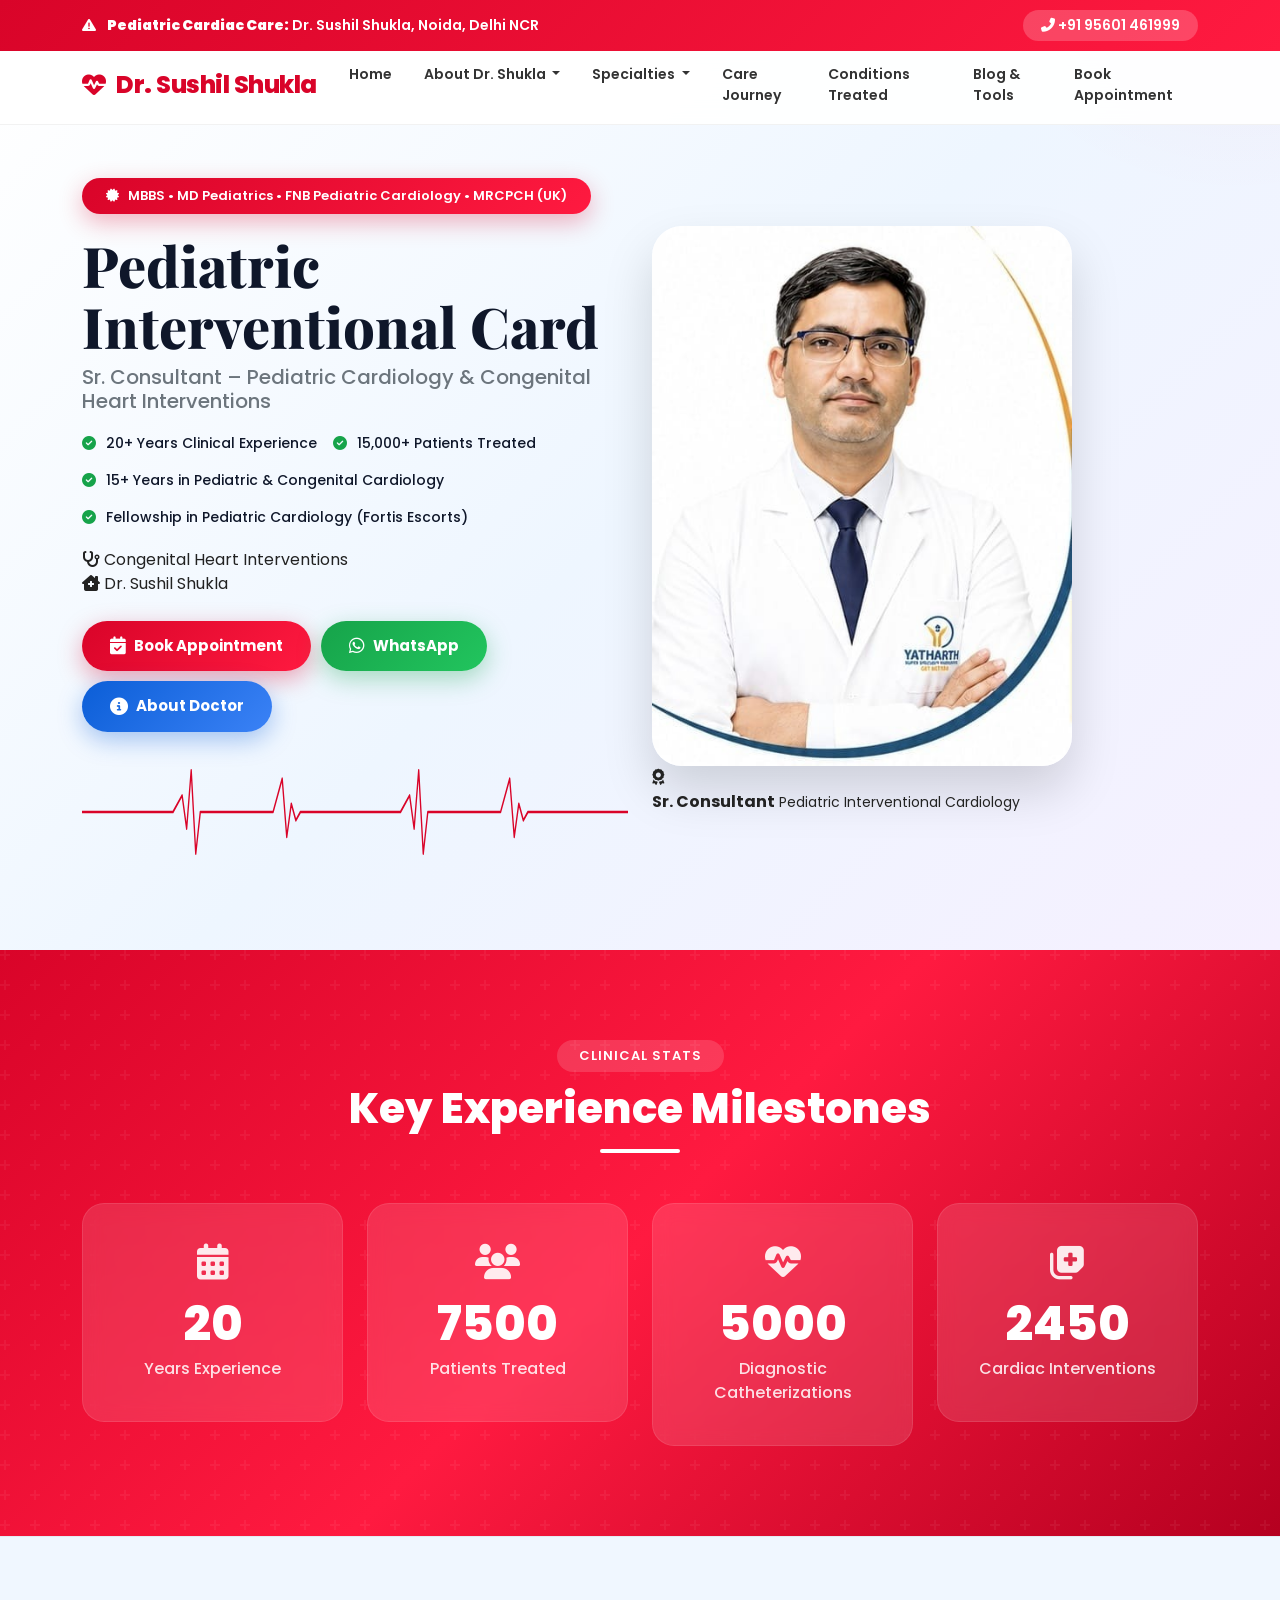
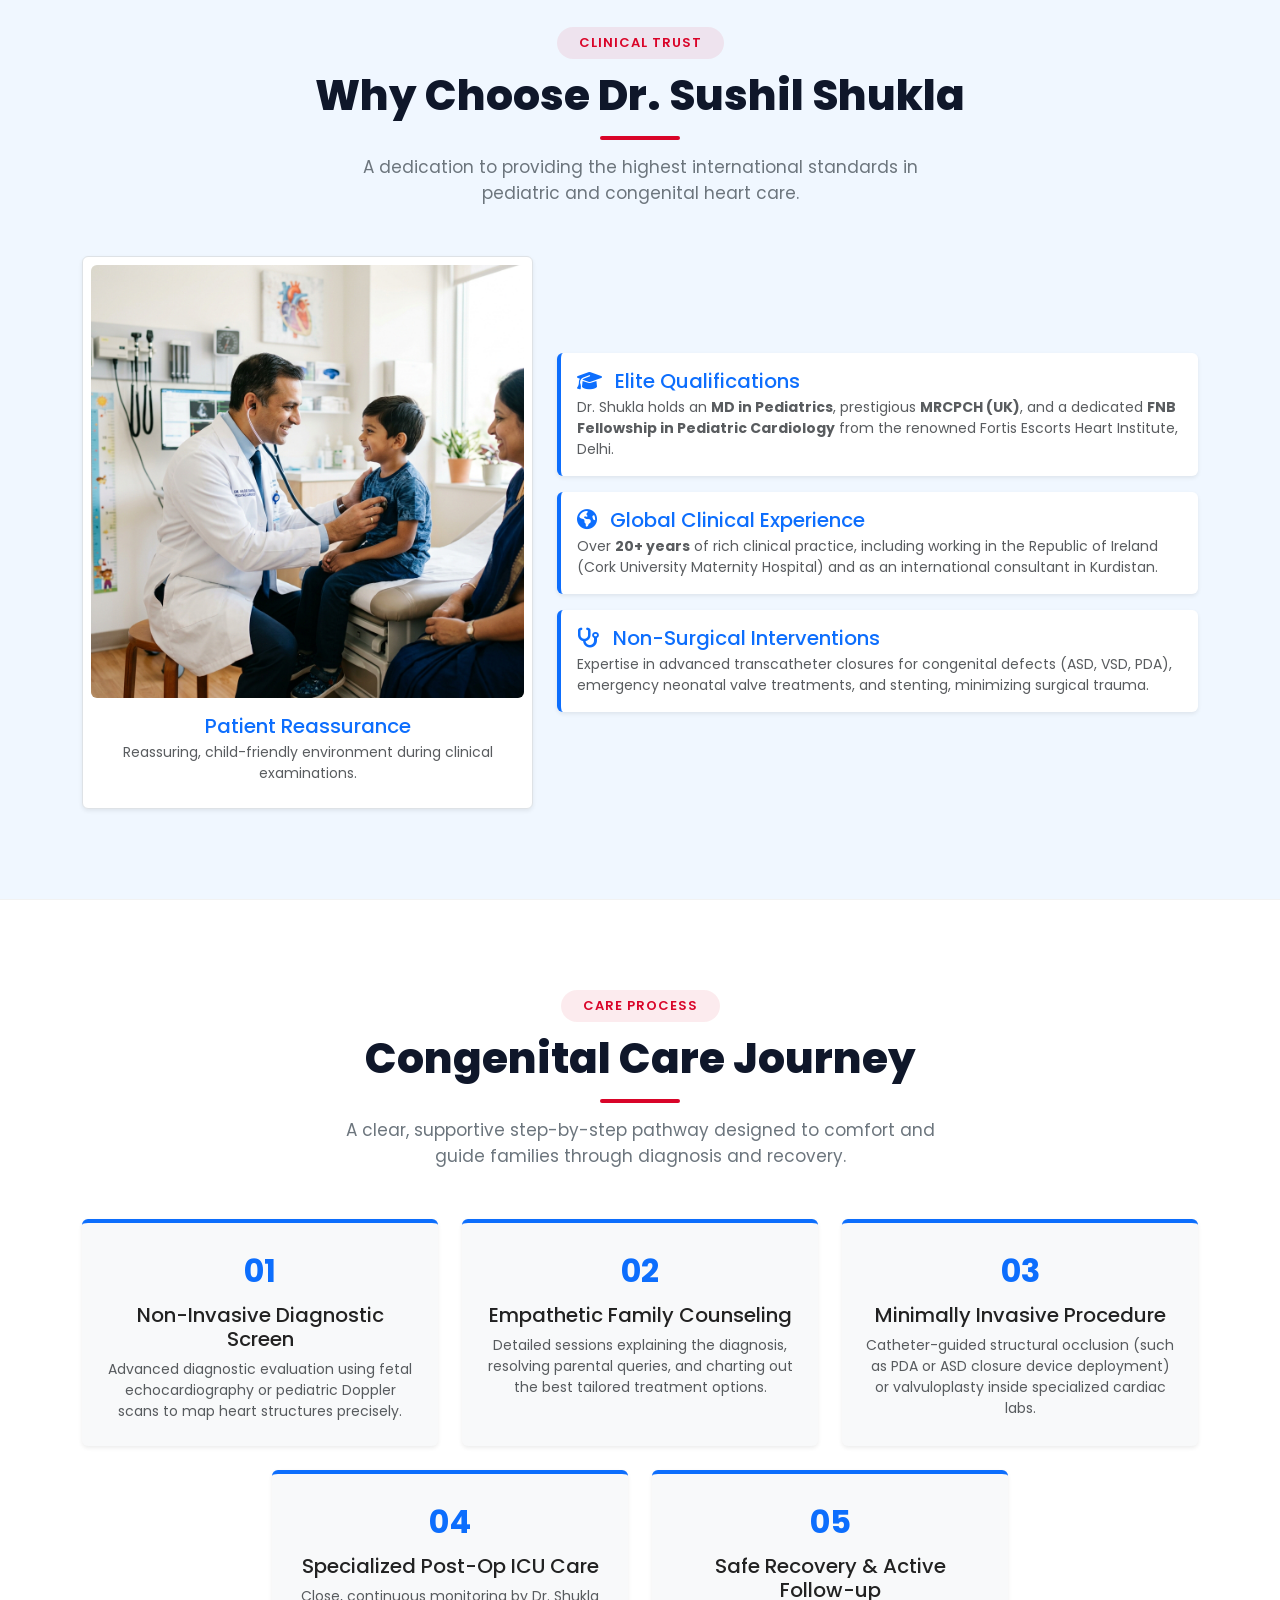
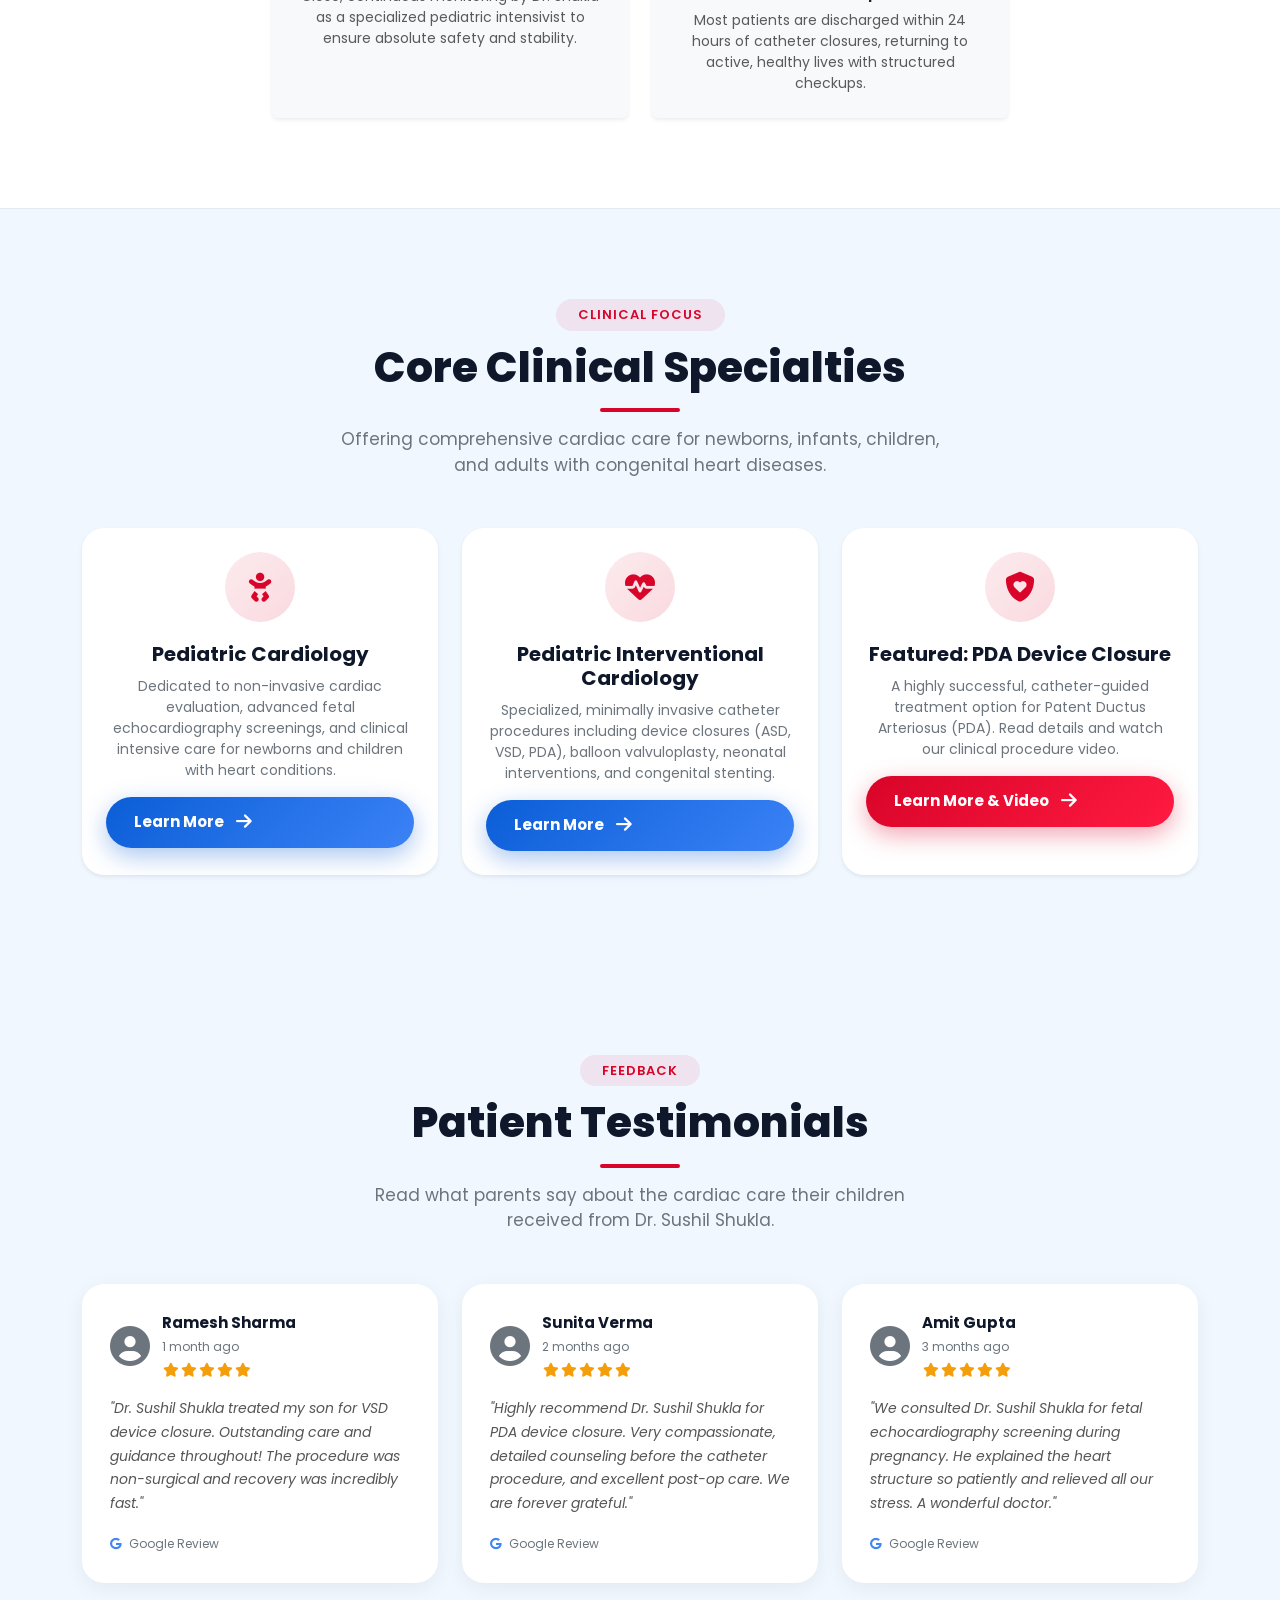
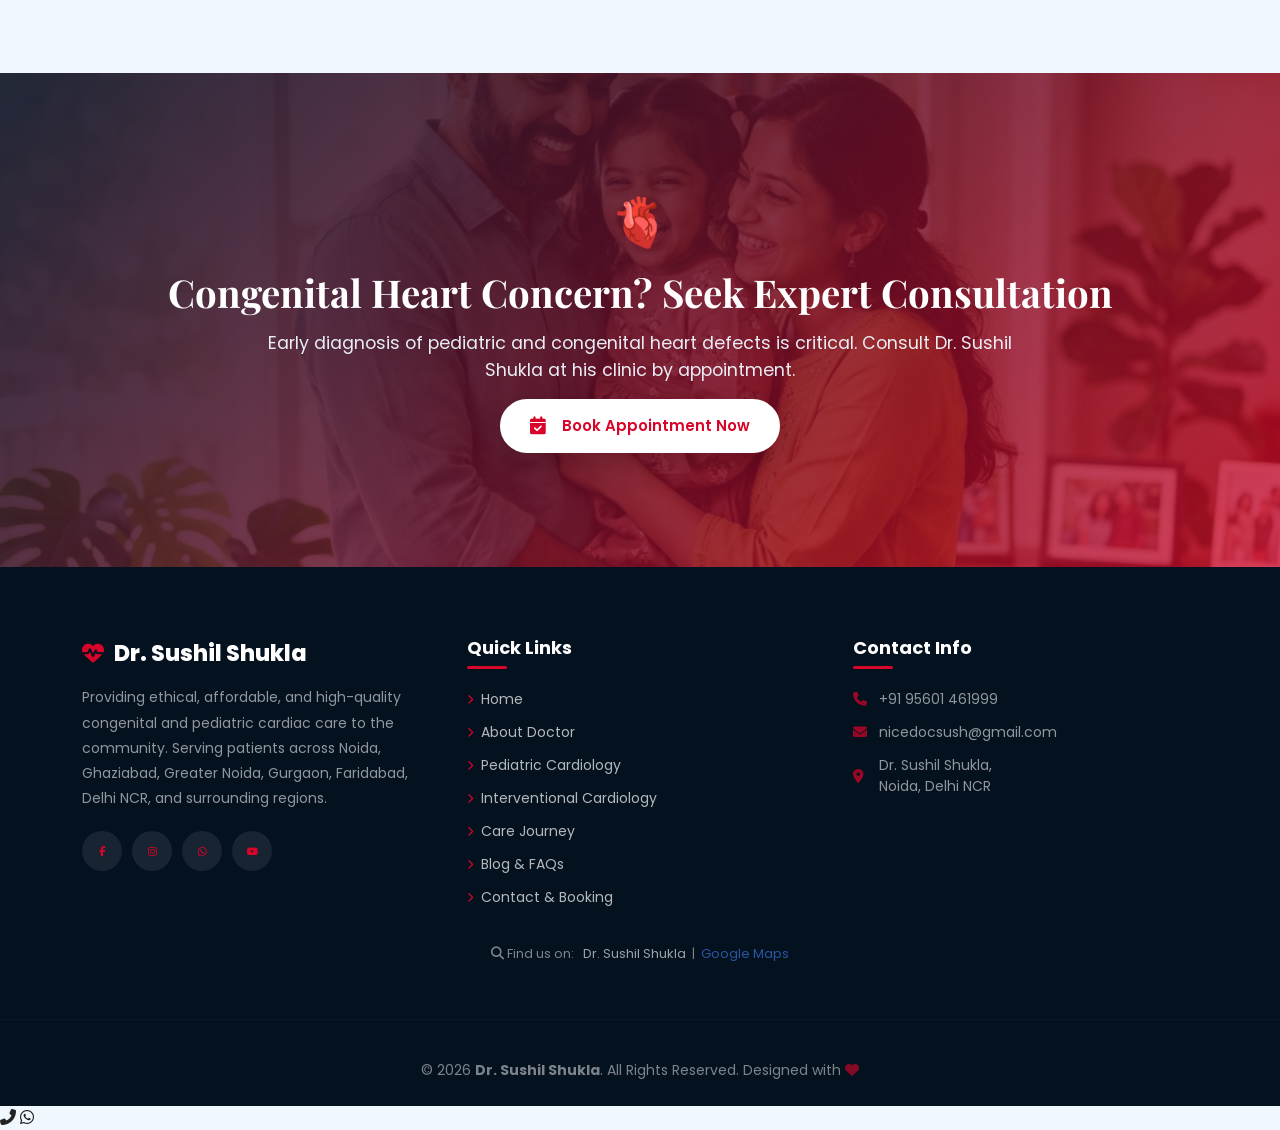
==== commit fc33f95f: "Add new images, video, patient-journey page, and update website structure" ====
--- a/index.html
+++ b/index.html
@@ -25,8 +25,8 @@
       }
     })();
   </script>
-  <title>Dr. Sushil Shukla | Pediatric Interventional Cardiologist | Yatharth Hospital Noida</title>
-  <meta name="description" content="Official website of Dr. Sushil Shukla, Associate Director of Pediatric Interventional Cardiology at Yatharth Hospital, Noida. Specialized in congenital and pediatric heart interventions.">
+  <title>Dr. Sushil Shukla | Pediatric Interventional Cardiologist | Noida Delhi NCR</title>
+  <meta name="description" content="Official website of Dr. Sushil Shukla, Senior Consultant in Pediatric Cardiology & Congenital Heart Interventions, Noida Delhi NCR. Specialized in congenital and pediatric heart interventions.">
   <meta name="robots" content="index, follow">
   
   <!-- Google Fonts -->
@@ -50,17 +50,66 @@
   <meta name="theme-color" content="#d90429">
   <meta name="apple-mobile-web-app-capable" content="yes">
   <meta name="apple-mobile-web-app-status-bar-style" content="black-translucent">
-  <meta name="apple-mobile-web-app-title" content="Yatharth Hospital">
+  <meta name="apple-mobile-web-app-title" content="Dr. Sushil Shukla">
   
   <!-- Link to External Stylesheet -->
   <link rel="stylesheet" href="style.css">
+  
+  <!-- JSON-LD Structured Data Schema (SEO Optimization) -->
+  <script type="application/ld+json">
+  {
+    "@context": "https://schema.org",
+    "@type": "Physician",
+    "name": "Dr. Sushil Shukla",
+    "image": "https://nicedocsush.github.io/dr-sushil-shukla/images/doctor.jpg",
+    "medicalSpecialty": [
+      "PediatricCardiology",
+      "InterventionalCardiology"
+    ],
+    "address": {
+      "@type": "PostalAddress",
+      "streetAddress": "Gayatri Medicare Clinic, Pavilion Heights 4, Jaypee Wish Town, Sector 128",
+      "addressLocality": "Noida",
+      "addressRegion": "Uttar Pradesh",
+      "postalCode": "201304",
+      "addressCountry": "IN"
+    },
+    "telephone": "+9195601461999",
+    "url": "https://nicedocsush.github.io/dr-sushil-shukla/",
+    "sameAs": [
+      "https://www.google.com/maps?q=28.5186945,77.3580657",
+      "https://drsushilshukla183-star.github.io/dr-sushil-shukla/"
+    ],
+    "description": "Official website of Dr. Sushil Shukla, Senior Consultant in Pediatric Cardiology & Congenital Heart Interventions, Noida Delhi NCR. Specialized in non-surgical device closures, fetal echocardiography, and critical care.",
+    "knowsAbout": [
+      "Pediatric Interventional Cardiology",
+      "Congenital Heart Defects",
+      "PDA Device Closure",
+      "ASD Device Closure",
+      "VSD Device Closure",
+      "Fetal Echocardiography"
+    ],
+    "provider": {
+      "@type": "MedicalOrganization",
+      "name": "Gayatri Medicare Clinic",
+      "address": {
+        "@type": "PostalAddress",
+        "streetAddress": "Pavilion Heights 4, Jaypee Wish Town, Sector 128",
+        "addressLocality": "Noida",
+        "addressRegion": "Uttar Pradesh",
+        "postalCode": "201304",
+        "addressCountry": "IN"
+      }
+    }
+  }
+  </script>
 </head>
 <body>
   <!-- PRELOADER -->
   <div id="preloader">
     <div class="preloader-content">
       <div class="preloader-heart"><i class="fas fa-heart"></i></div>
-      <div class="preloader-text">Yatharth Super Speciality Hospital</div>
+      <div class="preloader-text">Dr. Sushil Shukla</div>
       <div class="preloader-bar"><div class="preloader-bar-fill"></div></div>
     </div>
   </div>
@@ -69,7 +118,7 @@
   <div class="emergency-banner">
     <div class="container d-flex justify-content-between align-items-center flex-wrap">
       <span class="emergency-text">
-        <i class="fas fa-exclamation-triangle"></i> <strong>Pediatric Cardiac Care:</strong> Yatharth Super Speciality Hospital, Noida, Delhi NCR
+        <i class="fas fa-exclamation-triangle"></i> <strong>Pediatric Cardiac Care:</strong> Dr. Sushil Shukla, Noida, Delhi NCR
       </span>
       <a href="tel:95601461999" class="emergency-phone">
         <i class="fas fa-phone-alt"></i> +91 95601 461999
@@ -81,7 +130,7 @@
   <nav id="navbar" class="navbar navbar-expand-lg">
     <div class="container">
       <a class="logo navbar-brand" href="index.html">
-        <i class="fas fa-heartbeat"></i> Yatharth Hospital
+        <i class="fas fa-heartbeat"></i> Dr. Sushil Shukla
       </a>
       <button class="navbar-toggler" type="button" data-bs-toggle="collapse" data-bs-target="#navMenu" 
               aria-controls="navMenu" aria-expanded="false" aria-label="Toggle navigation">
@@ -114,6 +163,7 @@
             </ul>
           </li>
           
+          <li class="nav-item"><a class="nav-link" href="patient-journey.html">Care Journey</a></li>
           <li class="nav-item"><a class="nav-link" href="expertise.html">Conditions Treated</a></li>
           <li class="nav-item"><a class="nav-link" href="blog.html">Blog & Tools</a></li>
           <li class="nav-item"><a class="nav-link" href="contact.html">Book Appointment</a></li>
@@ -132,16 +182,16 @@
             <i class="fas fa-certificate"></i> MBBS &bull; MD Pediatrics &bull; FNB Pediatric Cardiology &bull; MRCPCH (UK)
           </span>
           <h1>Pediatric Interventional Cardiologist in Noida — Dr. Sushil Shukla</h1>
-          <h3>Associate Director – Pediatric Interventional Cardiology | Yatharth Super Speciality Hospital</h3>
+          <h3>Sr. Consultant – Pediatric Cardiology & Congenital Heart Interventions</h3>
           <div class="hero-features">
-            <span><i class="fas fa-check-circle"></i> 25+ Years Clinical Experience</span>
+            <span><i class="fas fa-check-circle"></i> 20+ Years Clinical Experience</span>
             <span><i class="fas fa-check-circle"></i> 15,000+ Patients Treated</span>
             <span><i class="fas fa-check-circle"></i> 15+ Years in Pediatric & Congenital Cardiology</span>
             <span><i class="fas fa-check-circle"></i> Fellowship in Pediatric Cardiology (Fortis Escorts)</span>
           </div>
           <div class="hero-trust-row">
             <div class="trust-pill"><i class="fas fa-stethoscope"></i> Congenital Heart Interventions</div>
-            <div class="trust-pill"><i class="fas fa-clinic-medical"></i> Yatharth Super Speciality Hospital</div>
+            <div class="trust-pill"><i class="fas fa-clinic-medical"></i> Dr. Sushil Shukla</div>
           </div>
           <div class="hero-buttons">
             <a href="contact.html" class="btn btn-red">
@@ -168,7 +218,7 @@
             <div class="hero-img-badge">
               <i class="fas fa-award"></i>
               <div>
-                <strong>Associate Director</strong>
+                <strong>Sr. Consultant</strong>
                 <small>Pediatric Interventional Cardiology</small>
               </div>
             </div>
@@ -189,7 +239,7 @@
         <div class="col-6 col-lg-3" data-aos="zoom-in" data-aos-delay="100">
           <div class="stat-card">
             <i class="fas fa-calendar-alt"></i>
-            <h1 class="counter" data-target="25">0</h1>
+            <h1 class="counter" data-target="20">0</h1>
             <p>Years Experience</p>
           </div>
         </div>
@@ -218,8 +268,113 @@
     </div>
   </section>
 
+  <!-- WHY CHOOSE DR. SUSHIL SHUKLA -->
+  <section id="why-choose" class="section-padding" style="background:var(--light); border-top: 1px solid rgba(0,0,0,.05);">
+    <div class="container">
+      <div class="section-header" data-aos="fade-up">
+        <span class="section-tag">Clinical Trust</span>
+        <h2 class="heading">Why Choose Dr. Sushil Shukla</h2>
+        <p class="section-sub">A dedication to providing the highest international standards in pediatric and congenital heart care.</p>
+      </div>
+
+      <div class="row g-4 align-items-center">
+        <!-- Left Side: Doctor-child interaction visual card -->
+        <div class="col-lg-5" data-aos="fade-right">
+          <div class="gallery-item rounded overflow-hidden shadow-sm p-2 bg-white border">
+            <img src="images/doctor-child-interaction.png" class="img-fluid w-100 rounded" alt="Dr. Sushil Shukla Reassuring Child">
+            <div class="p-3 text-center">
+              <h5 class="mb-1 text-primary">Patient Reassurance</h5>
+              <p class="small text-muted mb-0">Reassuring, child-friendly environment during clinical examinations.</p>
+            </div>
+          </div>
+        </div>
+
+        <!-- Right Side: Trust Pillars in a vertical layout -->
+        <div class="col-lg-7" data-aos="fade-left">
+          <div class="d-flex flex-column gap-3">
+            <!-- Pillar 1 -->
+            <div class="p-3 bg-white rounded shadow-sm border-start border-primary border-4">
+              <h5 class="text-primary mb-1"><i class="fas fa-graduation-cap me-2"></i> Elite Qualifications</h5>
+              <p class="small text-muted mb-0">Dr. Shukla holds an <strong>MD in Pediatrics</strong>, prestigious <strong>MRCPCH (UK)</strong>, and a dedicated <strong>FNB Fellowship in Pediatric Cardiology</strong> from the renowned Fortis Escorts Heart Institute, Delhi.</p>
+            </div>
+
+            <!-- Pillar 2 -->
+            <div class="p-3 bg-white rounded shadow-sm border-start border-primary border-4">
+              <h5 class="text-primary mb-1"><i class="fas fa-globe-americas me-2"></i> Global Clinical Experience</h5>
+              <p class="small text-muted mb-0">Over <strong>20+ years</strong> of rich clinical practice, including working in the Republic of Ireland (Cork University Maternity Hospital) and as an international consultant in Kurdistan.</p>
+            </div>
+
+            <!-- Pillar 3 -->
+            <div class="p-3 bg-white rounded shadow-sm border-start border-primary border-4">
+              <h5 class="text-primary mb-1"><i class="fas fa-stethoscope me-2"></i> Non-Surgical Interventions</h5>
+              <p class="small text-muted mb-0">Expertise in advanced transcatheter closures for congenital defects (ASD, VSD, PDA), emergency neonatal valve treatments, and stenting, minimizing surgical trauma.</p>
+            </div>
+          </div>
+        </div>
+      </div>
+    </div>
+  </section>
+
+  <!-- PATIENT & FAMILY JOURNEY PATHWAY -->
+  <section id="patient-journey" class="section-padding" style="background:var(--white); border-top: 1px solid rgba(0,0,0,.05);">
+    <div class="container">
+      <div class="section-header" data-aos="fade-up">
+        <span class="section-tag">Care Process</span>
+        <h2 class="heading">Congenital Care Journey</h2>
+        <p class="section-sub">A clear, supportive step-by-step pathway designed to comfort and guide families through diagnosis and recovery.</p>
+      </div>
+
+      <div class="row g-4 justify-content-center">
+        <!-- Step 1 -->
+        <div class="col-md-6 col-lg-4" data-aos="zoom-in" data-aos-delay="100">
+          <div class="p-4 rounded shadow-sm bg-light h-100 border-top border-primary border-4 text-center">
+            <div class="fs-2 text-primary fw-bold mb-2">01</div>
+            <h5>Non-Invasive Diagnostic Screen</h5>
+            <p class="small text-muted mb-0">Advanced diagnostic evaluation using fetal echocardiography or pediatric Doppler scans to map heart structures precisely.</p>
+          </div>
+        </div>
+
+        <!-- Step 2 -->
+        <div class="col-md-6 col-lg-4" data-aos="zoom-in" data-aos-delay="200">
+          <div class="p-4 rounded shadow-sm bg-light h-100 border-top border-primary border-4 text-center">
+            <div class="fs-2 text-primary fw-bold mb-2">02</div>
+            <h5>Empathetic Family Counseling</h5>
+            <p class="small text-muted mb-0">Detailed sessions explaining the diagnosis, resolving parental queries, and charting out the best tailored treatment options.</p>
+          </div>
+        </div>
+
+        <!-- Step 3 -->
+        <div class="col-md-6 col-lg-4" data-aos="zoom-in" data-aos-delay="300">
+          <div class="p-4 rounded shadow-sm bg-light h-100 border-top border-primary border-4 text-center">
+            <div class="fs-2 text-primary fw-bold mb-2">03</div>
+            <h5>Minimally Invasive Procedure</h5>
+            <p class="small text-muted mb-0">Catheter-guided structural occlusion (such as PDA or ASD closure device deployment) or valvuloplasty inside specialized cardiac labs.</p>
+          </div>
+        </div>
+
+        <!-- Step 4 -->
+        <div class="col-md-6 col-lg-4 mt-lg-4" data-aos="zoom-in" data-aos-delay="400">
+          <div class="p-4 rounded shadow-sm bg-light h-100 border-top border-primary border-4 text-center">
+            <div class="fs-2 text-primary fw-bold mb-2">04</div>
+            <h5>Specialized Post-Op ICU Care</h5>
+            <p class="small text-muted mb-0">Close, continuous monitoring by Dr. Shukla as a specialized pediatric intensivist to ensure absolute safety and stability.</p>
+          </div>
+        </div>
+
+        <!-- Step-5 -->
+        <div class="col-md-6 col-lg-4 mt-lg-4" data-aos="zoom-in" data-aos-delay="500">
+          <div class="p-4 rounded shadow-sm bg-light h-100 border-top border-primary border-4 text-center">
+            <div class="fs-2 text-primary fw-bold mb-2">05</div>
+            <h5>Safe Recovery & Active Follow-up</h5>
+            <p class="small text-muted mb-0">Most patients are discharged within 24 hours of catheter closures, returning to active, healthy lives with structured checkups.</p>
+          </div>
+        </div>
+      </div>
+    </div>
+  </section>
+
   <!-- CLINICAL SPECIALTIES OVERVIEW -->
-  <section class="services section-padding" style="background:var(--light);">
+  <section class="services section-padding" style="background:var(--light); border-top: 1px solid rgba(0,0,0,.05);">
     <div class="container">
       <div class="section-header" data-aos="fade-up">
         <span class="section-tag">Clinical Focus</span>
@@ -228,7 +383,7 @@
       </div>
       <div class="row g-4">
         <!-- Pediatric Cardiology -->
-        <div class="col-md-6" data-aos="fade-right">
+        <div class="col-lg-4 col-md-6" data-aos="fade-right">
           <div class="card service-card h-100 p-4 shadow-sm border-0">
             <div class="card-icon"><i class="fas fa-baby"></i></div>
             <h3>Pediatric Cardiology</h3>
@@ -237,7 +392,7 @@
           </div>
         </div>
         <!-- Interventional Cardiology -->
-        <div class="col-md-6" data-aos="fade-left">
+        <div class="col-lg-4 col-md-6" data-aos="fade-up">
           <div class="card service-card h-100 p-4 shadow-sm border-0">
             <div class="card-icon"><i class="fas fa-heartbeat"></i></div>
             <h3>Pediatric Interventional Cardiology</h3>
@@ -245,24 +400,83 @@
             <a href="interventional-cardiology.html" class="btn btn-blue btn-sm mt-3">Learn More <i class="fas fa-arrow-right ms-1"></i></a>
           </div>
         </div>
-      </div>
-    </div>
-  </section>
-
-  <!-- PATIENT FEEDBACK PLACEHOLDER (NO FAKE REVIEWS) -->
+        <!-- Featured Procedure: PDA Device Closure -->
+        <div class="col-lg-4 col-md-6" data-aos="fade-left">
+          <div class="card service-card h-100 p-4 shadow-sm border-0">
+            <div class="card-icon"><i class="fas fa-shield-heart"></i></div>
+            <h3>Featured: PDA Device Closure</h3>
+            <p>A highly successful, catheter-guided treatment option for Patent Ductus Arteriosus (PDA). Read details and watch our clinical procedure video.</p>
+            <a href="interventional-cardiology.html#pda-procedure-section" class="btn btn-red btn-sm mt-3">Learn More & Video <i class="fas fa-arrow-right ms-1"></i></a>
+          </div>
+        </div>
+      </div>
+    </div>
+  </section>
+
+  <!-- PATIENT TESTIMONIALS -->
   <section class="reviews-section section-padding">
     <div class="container">
       <div class="section-header" data-aos="fade-up">
         <span class="section-tag">Feedback</span>
         <h2 class="heading">Patient Testimonials</h2>
-      </div>
-      <div class="row">
-        <div class="col-lg-8 mx-auto text-center" data-aos="fade-up">
-          <div class="p-4 bg-light rounded shadow-sm">
-            <i class="fas fa-comment-dots text-primary fa-2x mb-3"></i>
-            <h4>Verified Patient Feedback</h4>
-            <p class="text-muted">In compliance with healthcare information standards, verified patient stories and clinical experiences will be published here upon final confirmation.</p>
-            <p class="mb-0 small text-muted">To share your feedback or experience with Dr. Sushil Shukla, please connect with us via our contact channels.</p>
+        <p class="section-sub">Read what parents say about the cardiac care their children received from Dr. Sushil Shukla.</p>
+      </div>
+      <div class="row g-4">
+        <!-- Review 1 -->
+        <div class="col-md-4" data-aos="fade-up" data-aos-delay="100">
+          <div class="review-card">
+            <div class="review-header">
+              <div class="review-avatar">
+                <i class="fas fa-user-circle"></i>
+              </div>
+              <div>
+                <strong>Ramesh Sharma</strong>
+                <span class="review-date">1 month ago</span>
+                <div class="review-stars">
+                  <i class="fas fa-star"></i><i class="fas fa-star"></i><i class="fas fa-star"></i><i class="fas fa-star"></i><i class="fas fa-star"></i>
+                </div>
+              </div>
+            </div>
+            <p class="review-text">"Dr. Sushil Shukla treated my son for VSD device closure. Outstanding care and guidance throughout! The procedure was non-surgical and recovery was incredibly fast."</p>
+            <span class="review-source"><i class="fab fa-google"></i> Google Review</span>
+          </div>
+        </div>
+        <!-- Review 2 -->
+        <div class="col-md-4" data-aos="fade-up" data-aos-delay="200">
+          <div class="review-card">
+            <div class="review-header">
+              <div class="review-avatar">
+                <i class="fas fa-user-circle"></i>
+              </div>
+              <div>
+                <strong>Sunita Verma</strong>
+                <span class="review-date">2 months ago</span>
+                <div class="review-stars">
+                  <i class="fas fa-star"></i><i class="fas fa-star"></i><i class="fas fa-star"></i><i class="fas fa-star"></i><i class="fas fa-star"></i>
+                </div>
+              </div>
+            </div>
+            <p class="review-text">"Highly recommend Dr. Sushil Shukla for PDA device closure. Very compassionate, detailed counseling before the catheter procedure, and excellent post-op care. We are forever grateful."</p>
+            <span class="review-source"><i class="fab fa-google"></i> Google Review</span>
+          </div>
+        </div>
+        <!-- Review 3 -->
+        <div class="col-md-4" data-aos="fade-up" data-aos-delay="300">
+          <div class="review-card">
+            <div class="review-header">
+              <div class="review-avatar">
+                <i class="fas fa-user-circle"></i>
+              </div>
+              <div>
+                <strong>Amit Gupta</strong>
+                <span class="review-date">3 months ago</span>
+                <div class="review-stars">
+                  <i class="fas fa-star"></i><i class="fas fa-star"></i><i class="fas fa-star"></i><i class="fas fa-star"></i><i class="fas fa-star"></i>
+                </div>
+              </div>
+            </div>
+            <p class="review-text">"We consulted Dr. Sushil Shukla for fetal echocardiography screening during pregnancy. He explained the heart structure so patiently and relieved all our stress. A wonderful doctor."</p>
+            <span class="review-source"><i class="fab fa-google"></i> Google Review</span>
           </div>
         </div>
       </div>
@@ -275,7 +489,7 @@
       <div class="urgent-content text-center py-4">
         <span class="urgent-icon">🫀</span>
         <h1>Congenital Heart Concern? Seek Expert Consultation</h1>
-        <p class="urgent-msg">Early diagnosis of pediatric and congenital heart defects is critical. Consult Dr. Sushil Shukla at Yatharth Super Speciality Hospital by appointment.</p>
+        <p class="urgent-msg">Early diagnosis of pediatric and congenital heart defects is critical. Consult Dr. Sushil Shukla at his clinic by appointment.</p>
         <a href="contact.html" class="btn btn-white btn-lg mt-3">
           <i class="fas fa-calendar-check me-2"></i> Book Appointment Now
         </a>
@@ -290,7 +504,7 @@
       <div class="footer-grid">
         <div class="footer-col">
           <div class="footer-logo">
-            <i class="fas fa-heartbeat"></i> Yatharth Super Speciality Hospital
+            <i class="fas fa-heartbeat"></i> Dr. Sushil Shukla
           </div>
           <p class="footer-desc">Providing ethical, affordable, and high-quality congenital and pediatric cardiac care to the community. Serving patients across Noida, Ghaziabad, Greater Noida, Gurgaon, Faridabad, Delhi NCR, and surrounding regions.</p>
           <div class="social-links">
@@ -306,6 +520,7 @@
           <a href="about.html"><i class="fas fa-chevron-right"></i> About Doctor</a>
           <a href="pediatric-cardiology.html"><i class="fas fa-chevron-right"></i> Pediatric Cardiology</a>
           <a href="interventional-cardiology.html"><i class="fas fa-chevron-right"></i> Interventional Cardiology</a>
+          <a href="patient-journey.html"><i class="fas fa-chevron-right"></i> Care Journey</a>
           <a href="blog.html"><i class="fas fa-chevron-right"></i> Blog & FAQs</a>
           <a href="contact.html"><i class="fas fa-chevron-right"></i> Contact & Booking</a>
         </div>
@@ -313,21 +528,21 @@
           <h3>Contact Info</h3>
           <p><i class="fas fa-phone"></i> +91 95601 461999</p>
           <p><i class="fas fa-envelope"></i> nicedocsush@gmail.com</p>
-          <p><i class="fas fa-map-marker-alt"></i> Yatharth Hospital,<br>Noida, Delhi NCR</p>
+          <p><i class="fas fa-map-marker-alt"></i> Dr. Sushil Shukla,<br>Noida, Delhi NCR</p>
         </div>
       </div>
       <div class="row mt-4">
         <div class="col-12 text-center">
           <p style="font-size:13px;opacity:.6;">
             <i class="fas fa-search"></i> Find us on: &nbsp;
-            <a href="https://nicedocsush.github.io/dr-sushil-shukla/" style="color:white;">Yatharth Super Speciality Hospital</a> &nbsp;|&nbsp;
-            <a href="https://www.google.com/search?q=Yatharth%20Super%20Speciality%20Hospital+Noida" target="_blank" style="color:#4285F4;">Google Maps</a>
+            <a href="https://nicedocsush.github.io/dr-sushil-shukla/" style="color:white;">Dr. Sushil Shukla</a> &nbsp;|&nbsp;
+            <a href="https://www.google.com/search?q=Dr.+Sushil+Shukla+Pediatric+Cardiologist+Noida" target="_blank" style="color:#4285F4;">Google Maps</a>
           </p>
         </div>
       </div>
     </div>
     <hr>
-    <p class="copyright">© 2026 <strong>Yatharth Super Speciality Hospital</strong>. All Rights Reserved. Designed with <i class="fas fa-heart" style="color:#d90429;"></i></p>
+    <p class="copyright">© 2026 <strong>Dr. Sushil Shukla</strong>. All Rights Reserved. Designed with <i class="fas fa-heart" style="color:#d90429;"></i></p>
   </footer>
 
   <!-- FLOATING WIDGETS -->
--- a/style.css
+++ b/style.css
@@ -1,5 +1,5 @@
 /* ==========================================
-   Yatharth Super Speciality Hospital — Premium Stylesheet
+   Dr. Sushil Shukla — Premium Stylesheet
    Version 2.0 (Bootstrap 5 + AOS + Swiper)
    ========================================== */
 
@@ -2718,3 +2718,164 @@
 .gallery-item:hover img {
   transform: scale(1.08);
 }
+
+/* ==========================================
+   PDA VIDEO PLAYER COMPONENT
+   ========================================== */
+.pda-video-section {
+  background: var(--white);
+  border-top: 1px solid rgba(0,0,0,.05);
+  border-bottom: 1px solid rgba(0,0,0,.05);
+}
+
+.video-wrapper {
+  position: relative;
+  max-width: 850px;
+  margin: 0 auto;
+  border-radius: var(--radius);
+  overflow: hidden;
+  box-shadow: var(--shadow);
+  background: #000;
+  aspect-ratio: 16 / 9;
+}
+
+.video-container {
+  width: 100%;
+  height: 100%;
+}
+
+.video-container video {
+  width: 100%;
+  height: 100%;
+  display: block;
+  object-fit: contain;
+}
+
+/* Custom Play Overlay */
+.video-overlay {
+  position: absolute;
+  top: 0;
+  left: 0;
+  width: 100%;
+  height: 100%;
+  background: rgba(15, 23, 42, 0.65); /* dark blue-slate overlay */
+  display: flex;
+  flex-direction: column;
+  align-items: center;
+  justify-content: center;
+  z-index: 5;
+  cursor: pointer;
+  transition: var(--transition);
+}
+
+.video-overlay.hidden {
+  opacity: 0;
+  pointer-events: none;
+}
+
+.play-btn-circle {
+  width: 76px;
+  height: 76px;
+  border-radius: 50%;
+  background: var(--primary);
+  color: var(--white);
+  font-size: 26px;
+  display: flex;
+  align-items: center;
+  justify-content: center;
+  box-shadow: 0 0 0 0 rgba(217, 4, 41, 0.4);
+  animation: pulsePlay 2s infinite;
+  transition: var(--transition);
+}
+
+.play-btn-circle i {
+  margin-left: 6px; /* visually center play icon */
+}
+
+.video-overlay:hover .play-btn-circle {
+  transform: scale(1.1);
+  background: var(--primary-dark);
+}
+
+.video-caption-overlay {
+  color: var(--white);
+  font-size: 15px;
+  font-weight: 600;
+  margin-top: 15px;
+  letter-spacing: 0.5px;
+  text-shadow: 0 2px 4px rgba(0,0,0,0.6);
+}
+
+@keyframes pulsePlay {
+  0% {
+    box-shadow: 0 0 0 0 rgba(217, 4, 41, 0.6);
+  }
+  70% {
+    box-shadow: 0 0 0 18px rgba(217, 4, 41, 0);
+  }
+  100% {
+    box-shadow: 0 0 0 0 rgba(217, 4, 41, 0);
+  }
+}
+
+/* URGENT CARE BACKGROUND INTERACTION */
+.urgent-care {
+  position: relative;
+  background: url("images/happy-family.png") no-repeat center center;
+  background-size: cover;
+  background-attachment: scroll;
+  overflow: hidden;
+}
+
+.urgent-care::before {
+  content: "";
+  position: absolute;
+  top: 0;
+  left: 0;
+  width: 100%;
+  height: 100%;
+  background: linear-gradient(135deg, rgba(15, 23, 42, 0.92), rgba(217, 4, 41, 0.72));
+  z-index: 1;
+}
+
+.urgent-care .container {
+  position: relative;
+  z-index: 2;
+  color: white;
+}
+
+.urgent-care h1 {
+  font-family: 'Playfair Display', serif;
+  font-weight: 700;
+  font-size: 2.4rem;
+  margin-bottom: 15px;
+  color: white;
+}
+
+.urgent-msg {
+  font-size: 1.1rem;
+  opacity: 0.95;
+  color: #f0f7ff !important;
+  max-width: 750px;
+  margin: 0 auto;
+}
+
+.urgent-icon {
+  font-size: 3rem;
+  display: inline-block;
+  margin-bottom: 10px;
+}
+
+.btn-white {
+  background: white;
+  color: var(--primary) !important;
+  border: 2px solid white;
+  transition: all 0.3s ease;
+  font-weight: 600;
+}
+
+.btn-white:hover {
+  background: transparent;
+  color: white !important;
+  transform: translateY(-2px);
+}
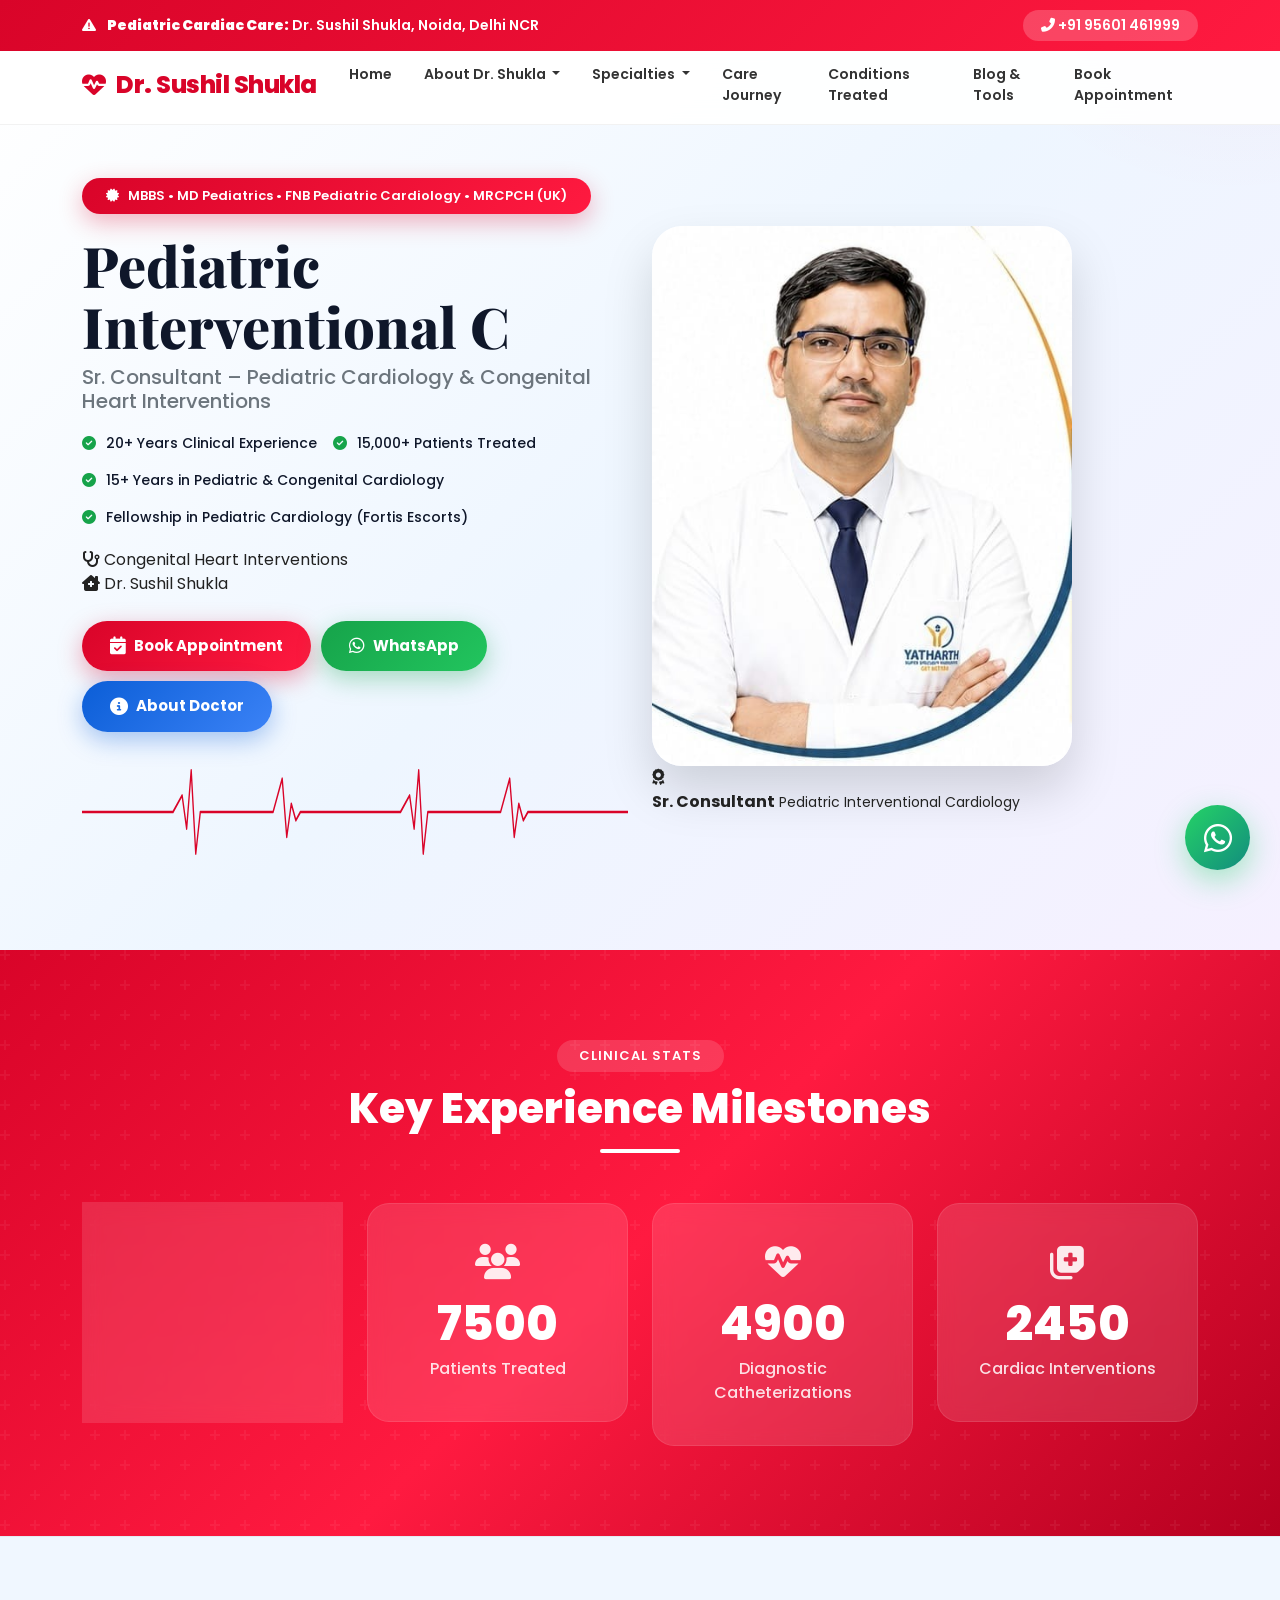
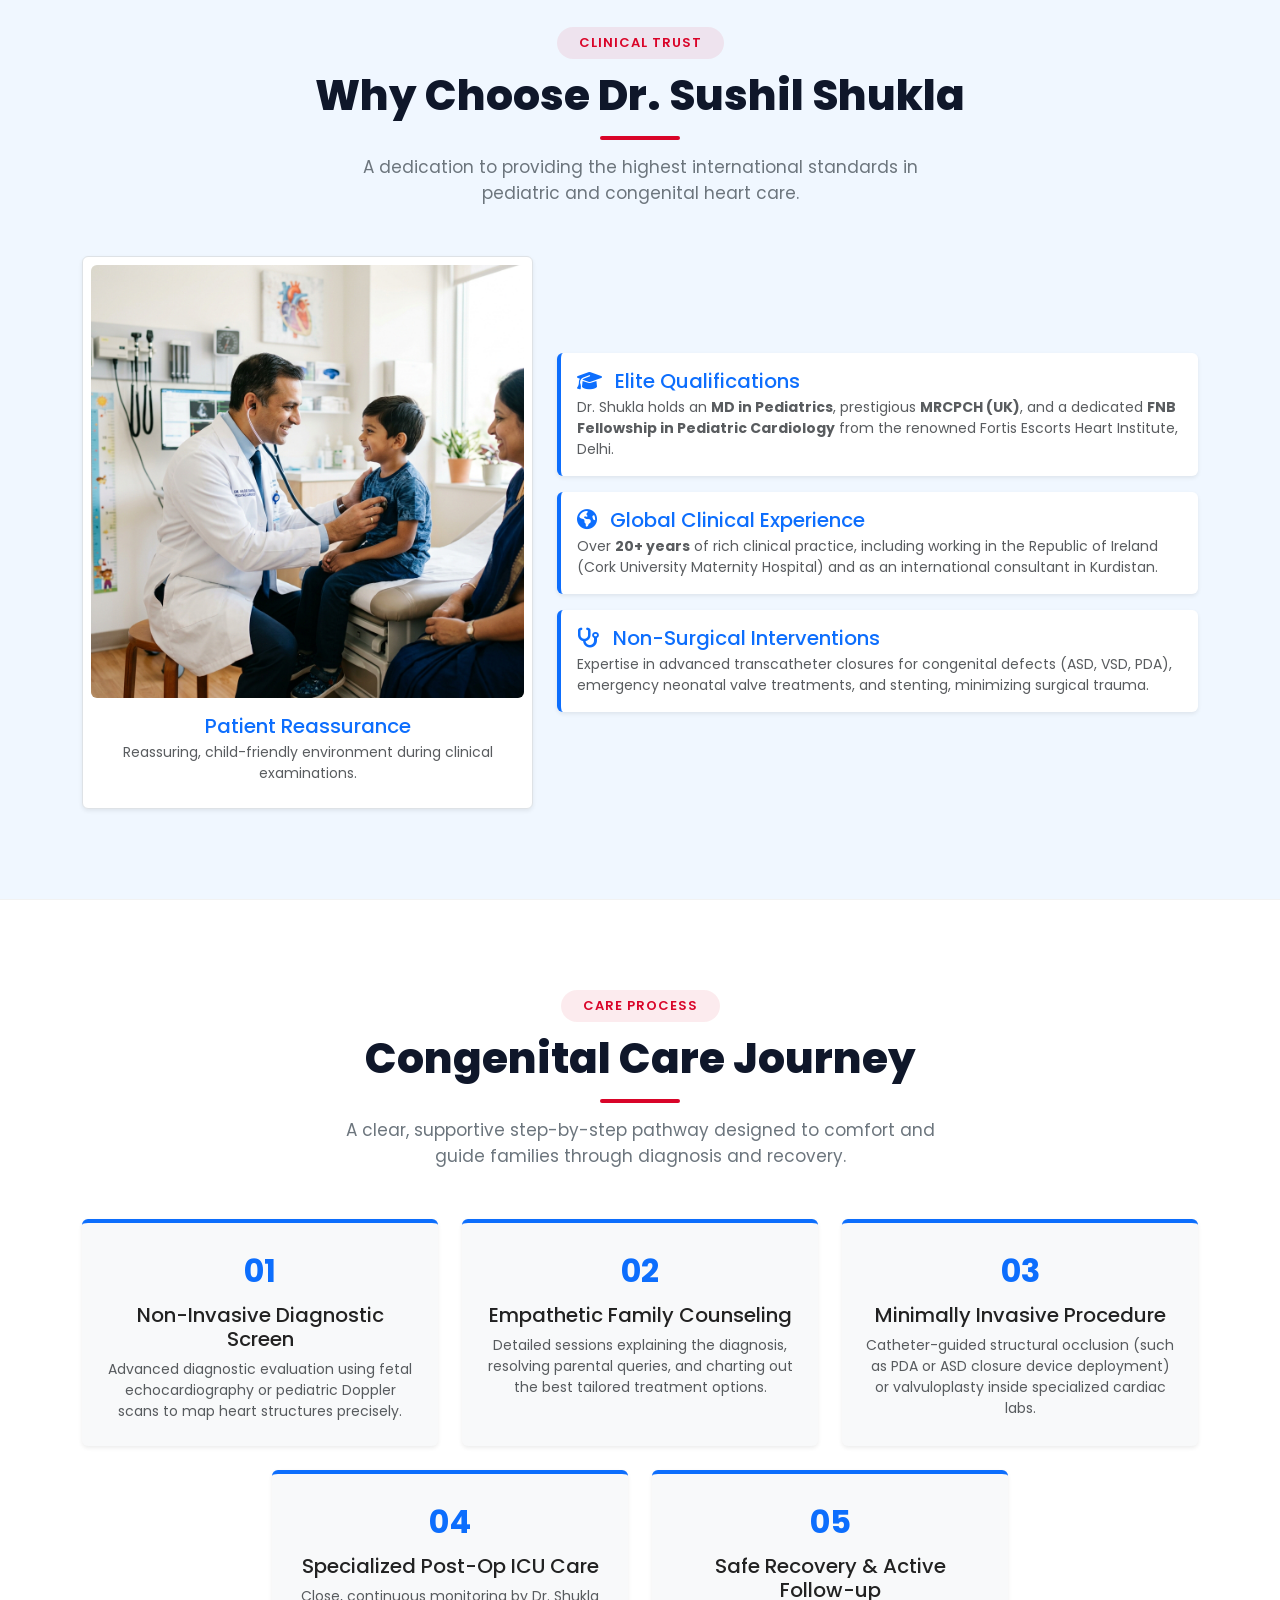
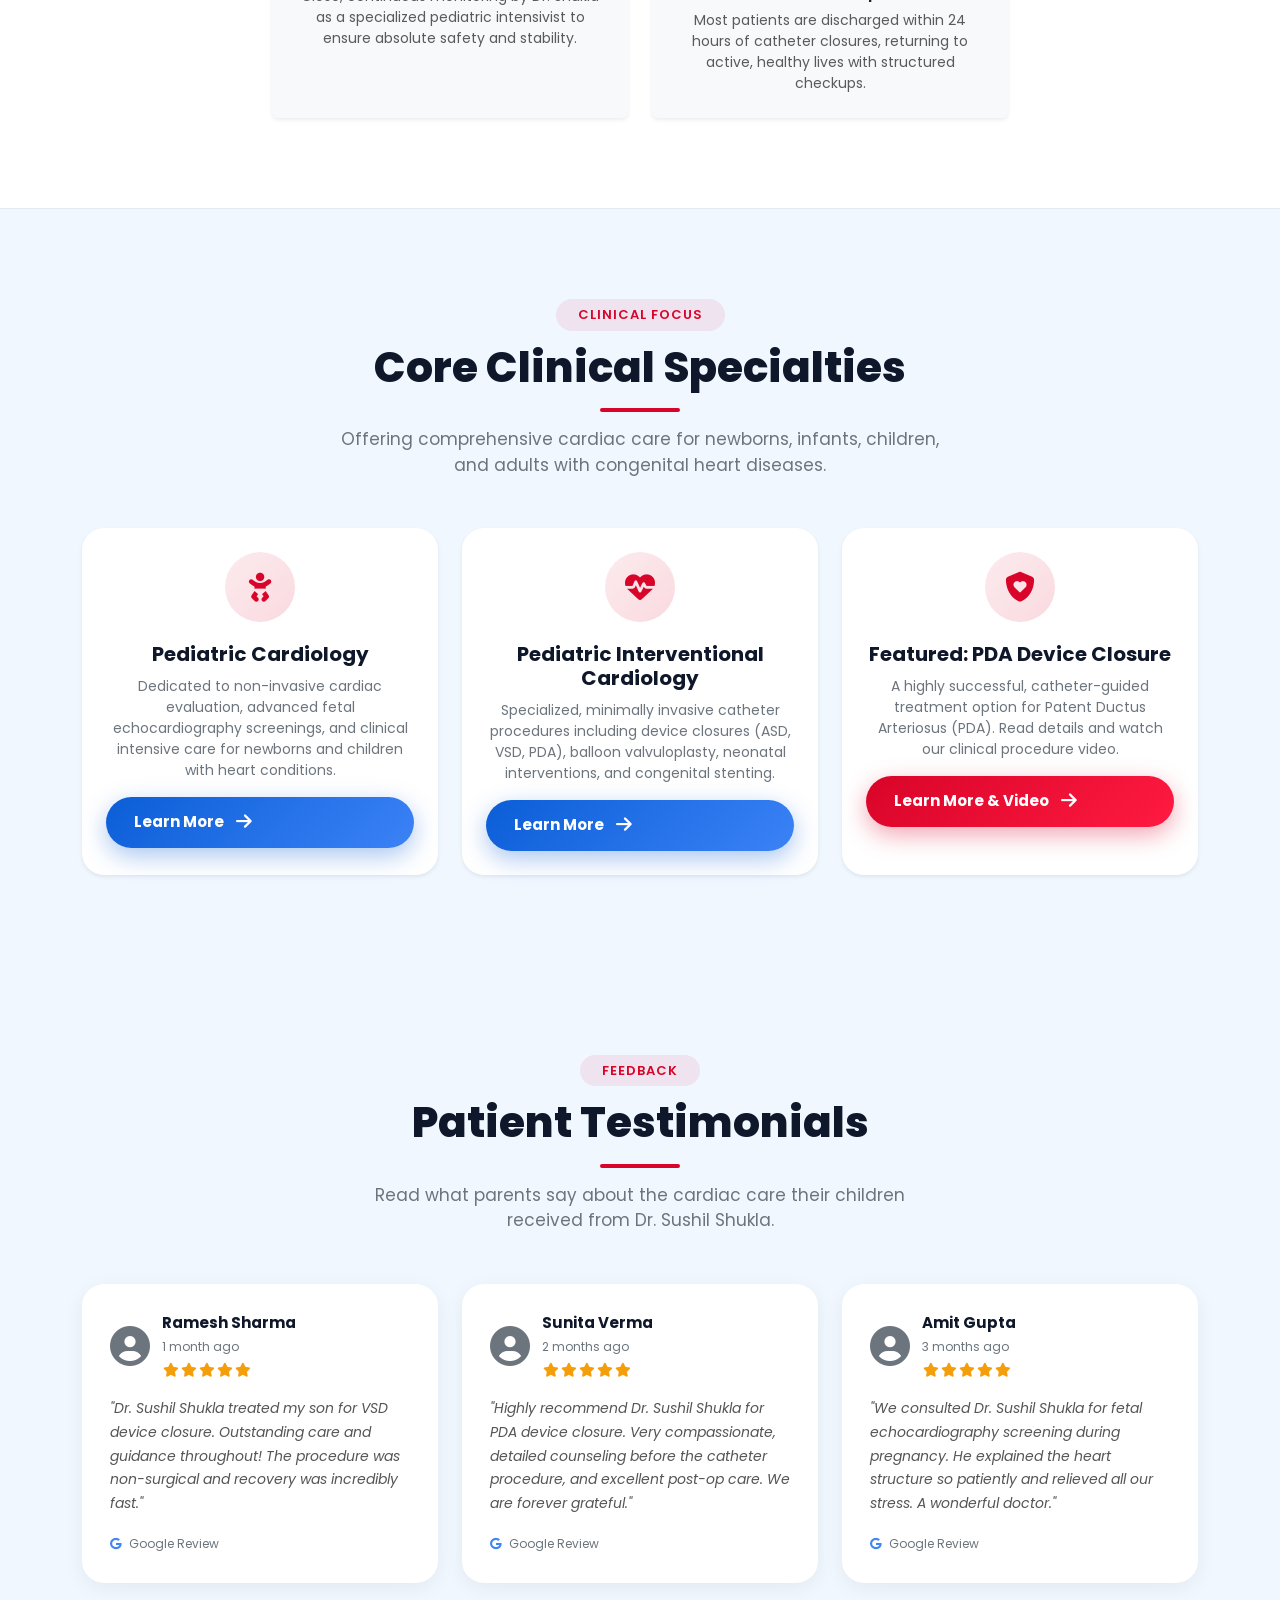
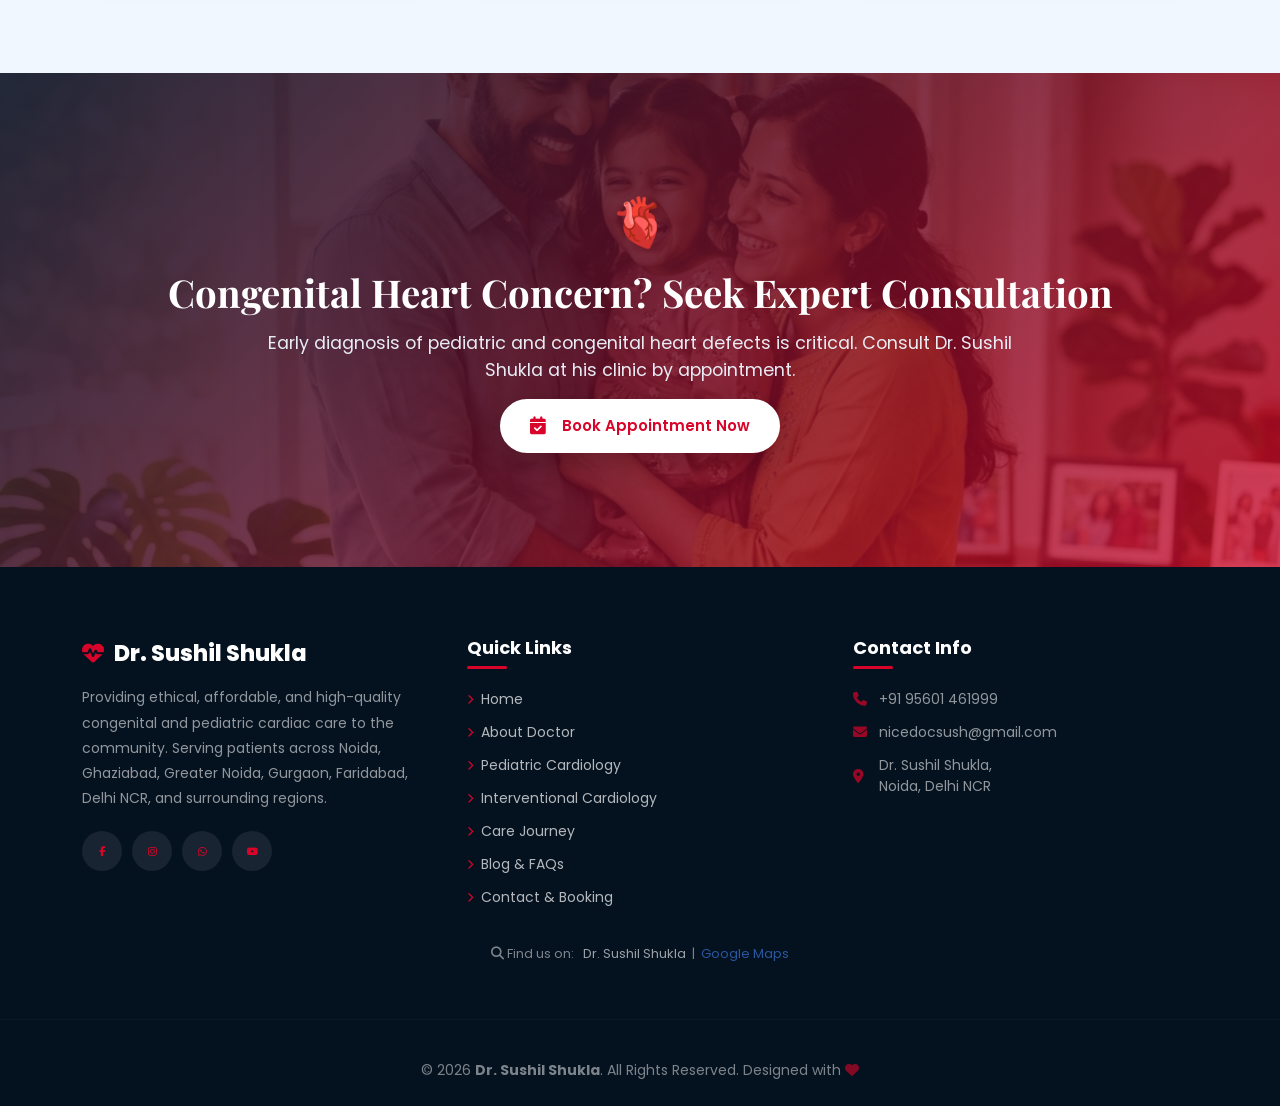
==== commit 8d48e412: "fix: make website mobile-friendly and responsive" ====
--- a/index.html
+++ b/index.html
@@ -53,7 +53,7 @@
   <meta name="apple-mobile-web-app-title" content="Dr. Sushil Shukla">
   
   <!-- Link to External Stylesheet -->
-  <link rel="stylesheet" href="style.css">
+  <link rel="stylesheet" href="style.css?v=2.0.1">
   
   <!-- JSON-LD Structured Data Schema (SEO Optimization) -->
   <script type="application/ld+json">
--- a/style.css
+++ b/style.css
@@ -469,7 +469,9 @@
 }
 
 .hero-img {
-  width: 420px;
+  width: 100%;
+  max-width: 420px;
+  height: auto;
   border-radius: 30px;
   box-shadow: var(--shadow-lg);
   transition: var(--transition);
@@ -602,7 +604,9 @@
 }
 
 .about-img {
-  width: 380px;
+  width: 100%;
+  max-width: 380px;
+  height: auto;
   border-radius: 25px;
   box-shadow: var(--shadow-lg);
 }
@@ -938,7 +942,9 @@
 }
 
 .doctor-img {
-  width: 380px;
+  width: 100%;
+  max-width: 380px;
+  height: auto;
   border-radius: 25px;
   box-shadow: var(--shadow-lg);
   transition: var(--transition);
@@ -2113,7 +2119,7 @@
 /* ==============================
    FLOATING BUTTONS
    ============================== */
-.whatsapp-float {
+.wa-btn {
   position: fixed;
   bottom: 30px;
   right: 30px;
@@ -2132,12 +2138,12 @@
   transition: var(--transition);
 }
 
-.whatsapp-float:hover {
+.wa-btn:hover {
   transform: scale(1.1);
   color: white;
 }
 
-.call-float {
+.phone-btn {
   position: fixed;
   bottom: 110px;
   right: 30px;
@@ -2155,7 +2161,7 @@
   transition: var(--transition);
 }
 
-.call-float:hover {
+.phone-btn:hover {
   transform: scale(1.1);
   color: white;
 }
@@ -2199,7 +2205,7 @@
     font-size: 44px;
   }
   .hero-img {
-    width: 350px;
+    max-width: 350px;
   }
 }
 
@@ -2269,7 +2275,7 @@
   }
 
   .hero-img {
-    width: 300px;
+    max-width: 300px;
   }
 
   .heading {
@@ -2285,7 +2291,7 @@
   }
 
   .about-img {
-    width: 280px;
+    max-width: 280px;
     margin-bottom: 30px;
   }
 
@@ -2319,7 +2325,7 @@
   }
 
   .doctor-img {
-    width: 300px;
+    max-width: 300px;
     margin-bottom: 30px;
   }
 
@@ -2341,6 +2347,14 @@
 
   .bmi-score {
     font-size: 42px;
+  }
+}
+
+@media (max-width: 767.98px) {
+  .emergency-banner .container {
+    justify-content: center !important;
+    text-align: center;
+    gap: 8px;
   }
 }
 
@@ -2349,8 +2363,18 @@
     font-size: 32px;
   }
 
+  .hero-buttons {
+    flex-direction: column;
+    align-items: stretch;
+  }
+
+  .hero-buttons .btn {
+    justify-content: center;
+    width: 100%;
+  }
+
   .hero-img {
-    width: 260px;
+    max-width: 260px;
   }
 
   .price-amount {
@@ -2374,19 +2398,19 @@
     font-size: 30px;
   }
 
-  .whatsapp-float,
-  .call-float {
+  .wa-btn,
+  .phone-btn {
     width: 55px;
     height: 55px;
     font-size: 26px;
   }
 
-  .whatsapp-float {
+  .wa-btn {
     right: 15px;
     bottom: 20px;
   }
 
-  .call-float {
+  .phone-btn {
     right: 15px;
     bottom: 90px;
     display: flex !important;
@@ -2405,7 +2429,7 @@
   }
 
   .doctor-img {
-    width: 260px;
+    max-width: 260px;
   }
 
   .doctor-list {
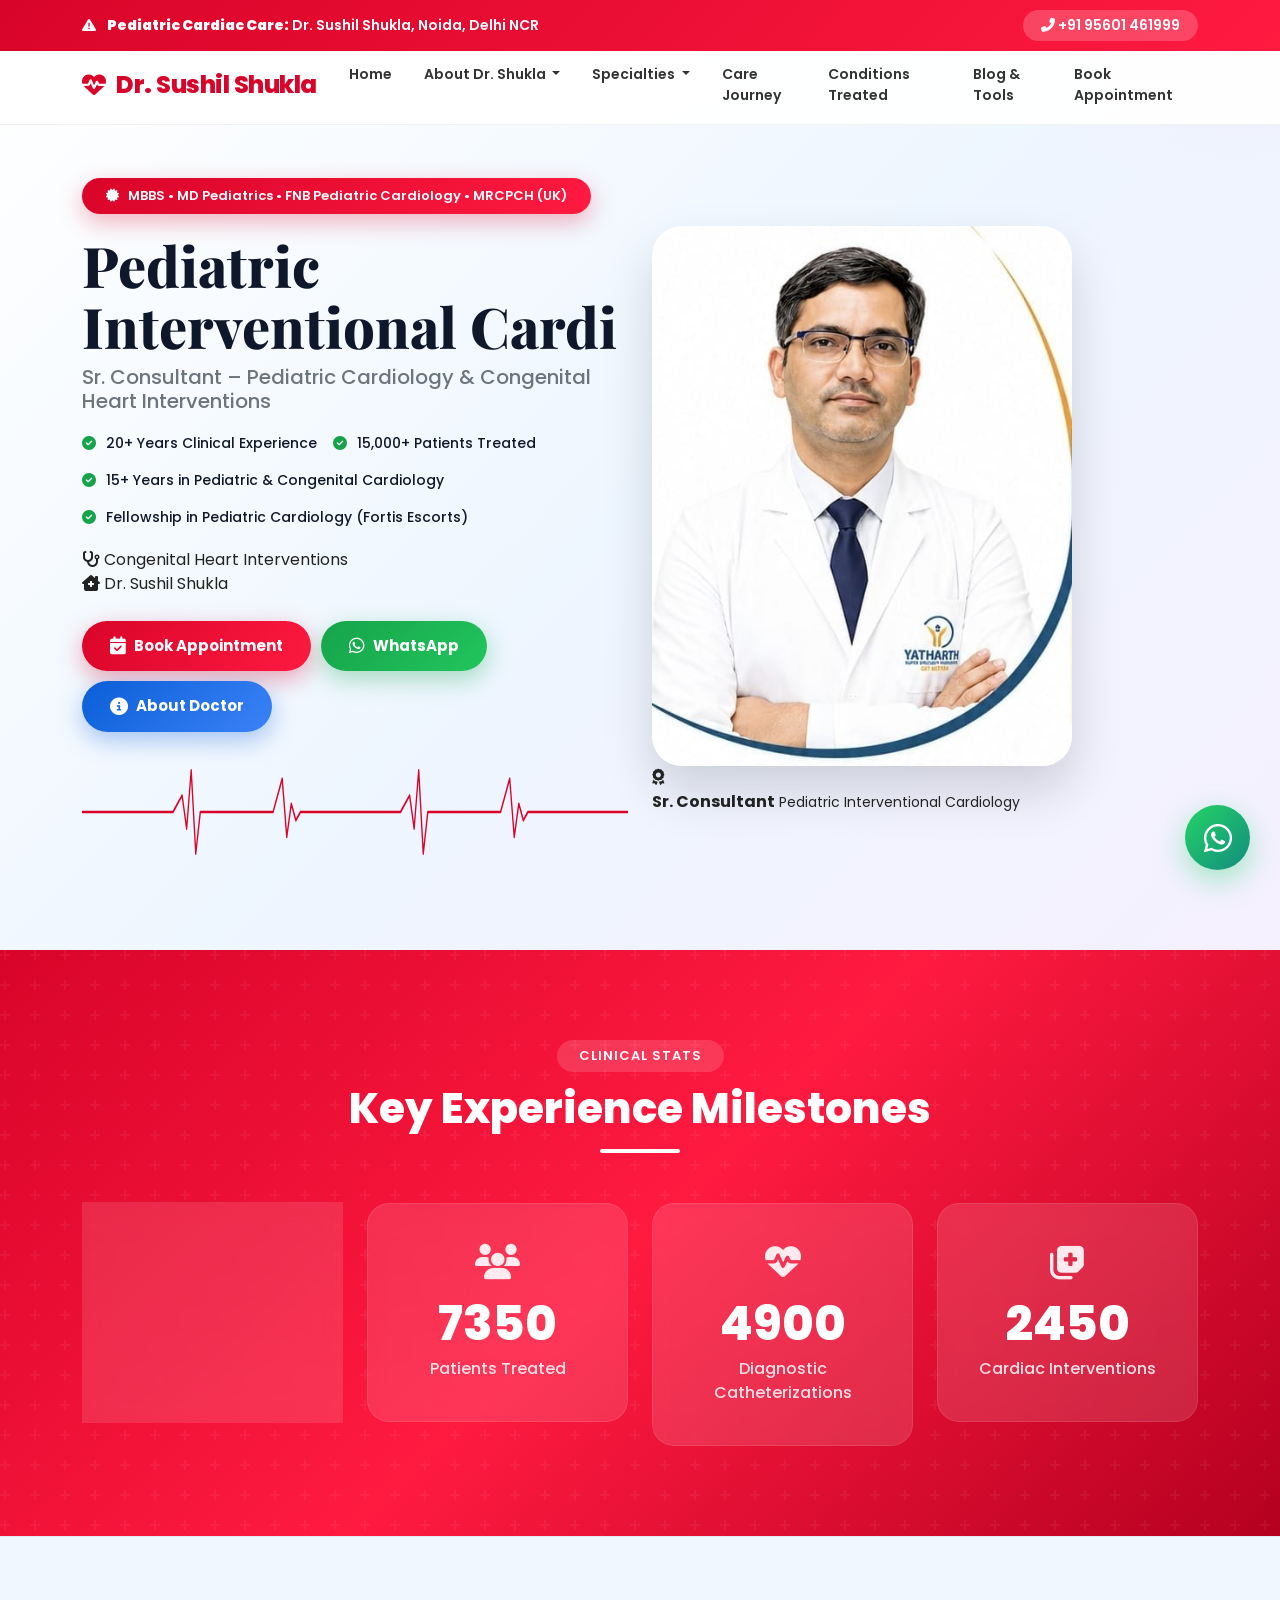
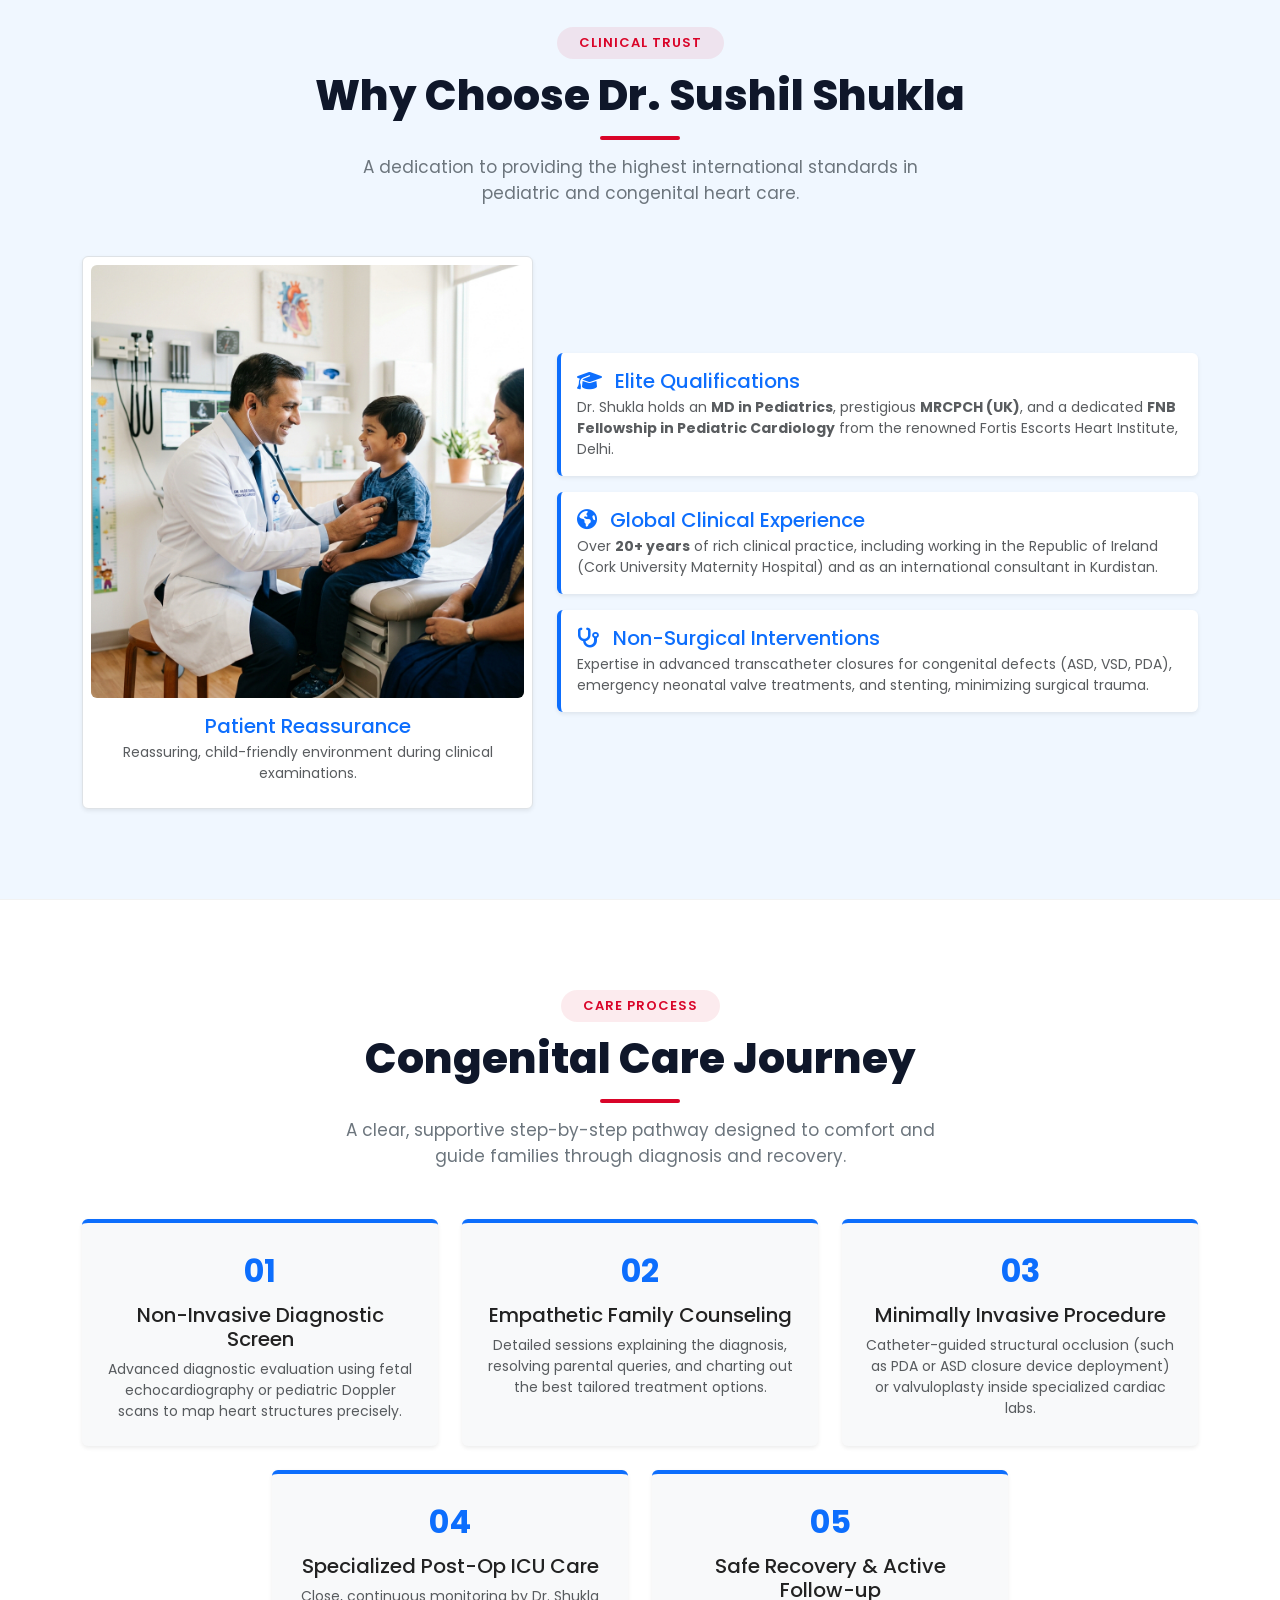
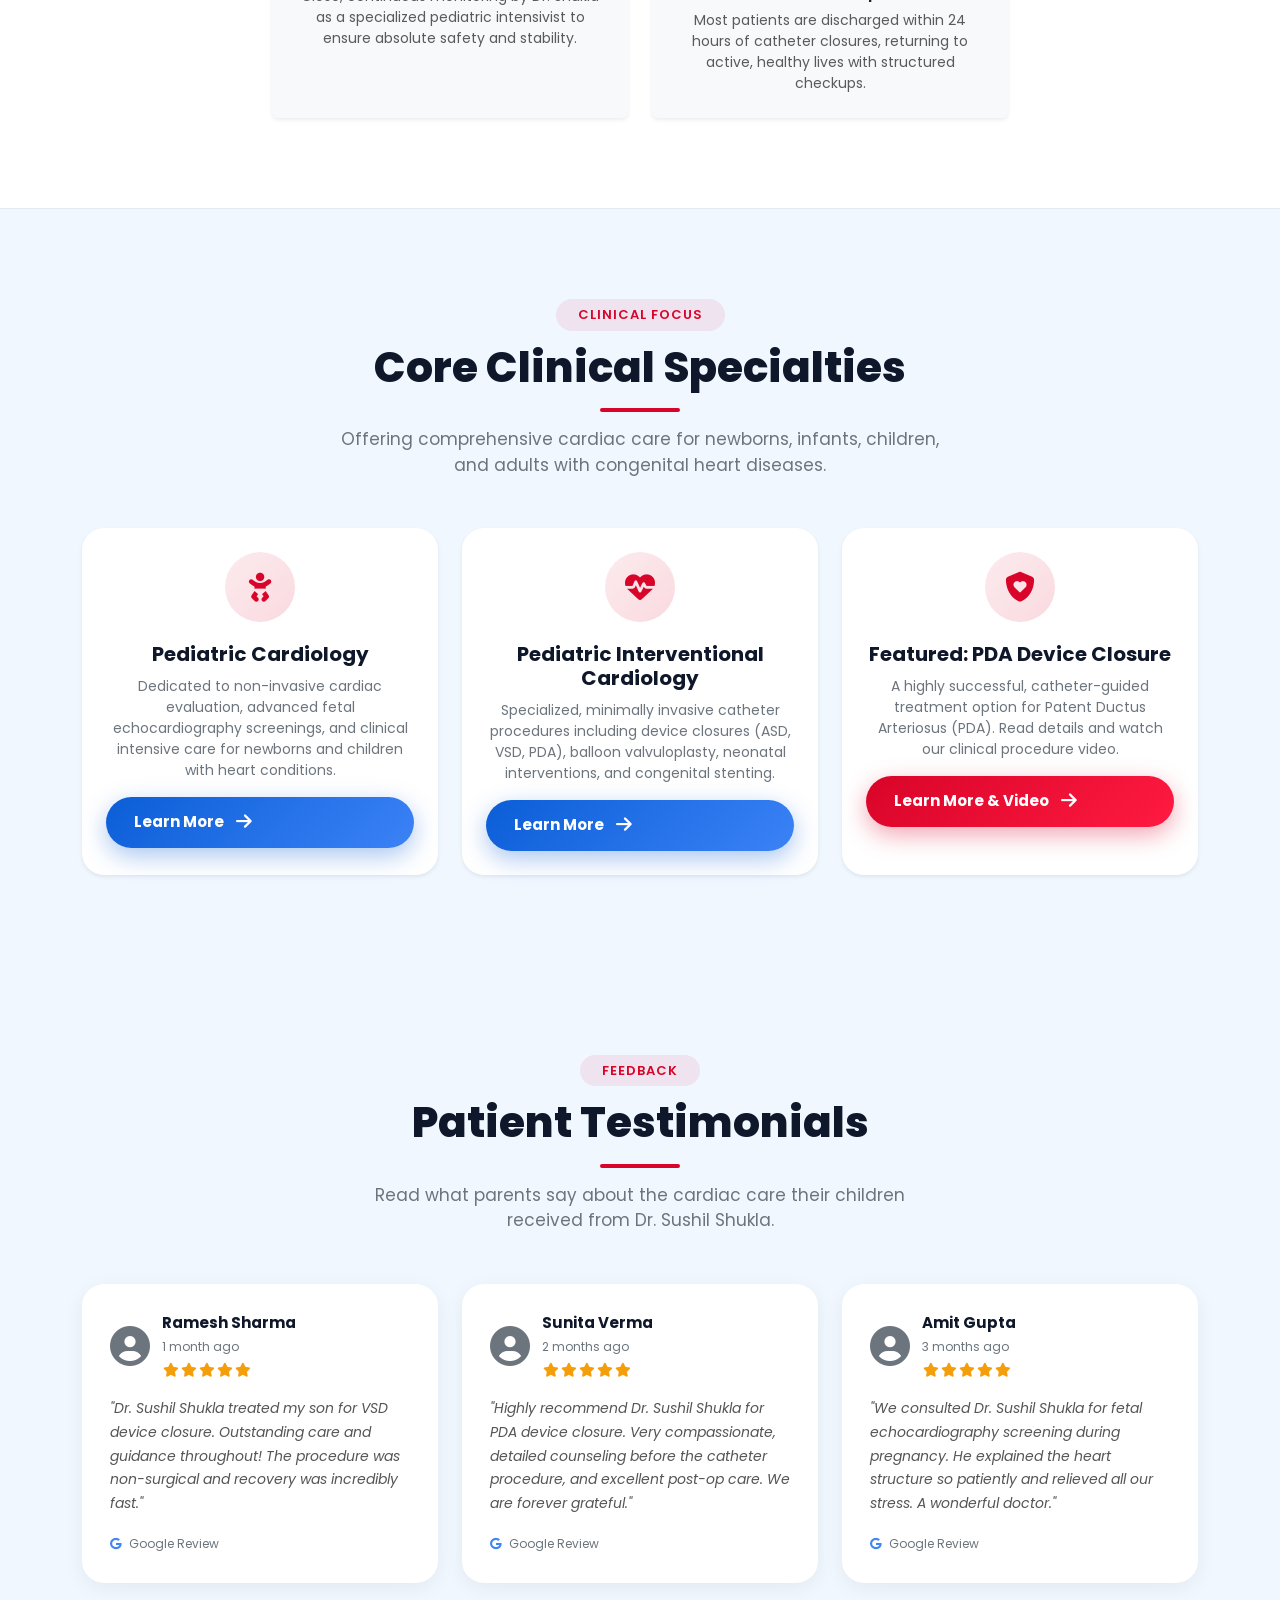
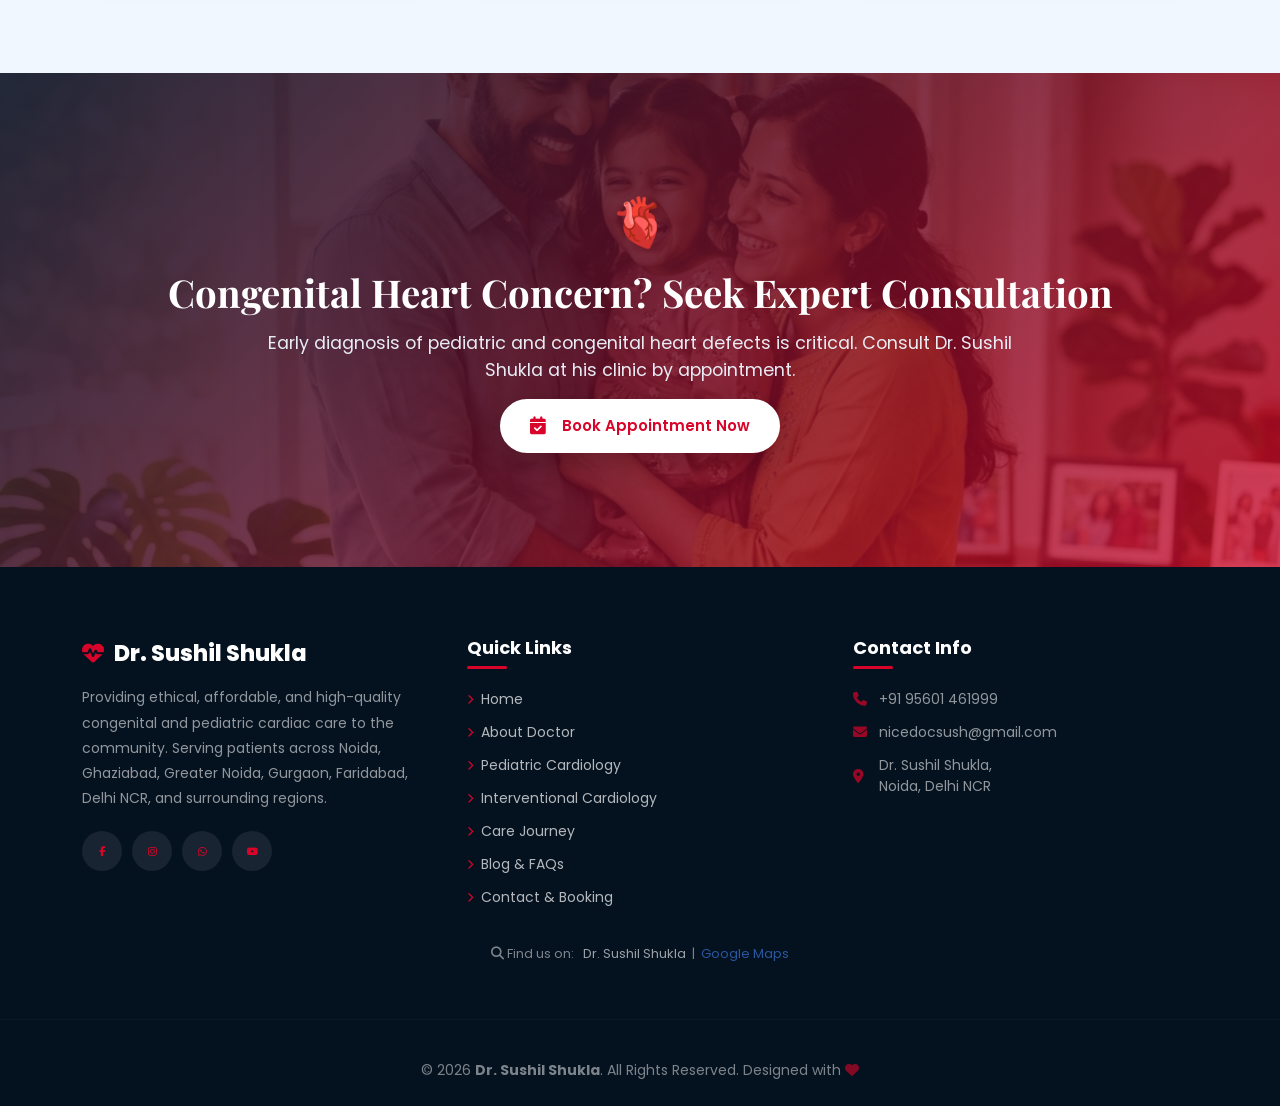
==== commit d0b5bc42: "Add Schema.org JSON-LD Physician markup for Local SEO" ====
--- a/index.html
+++ b/index.html
@@ -28,7 +28,81 @@
   <title>Dr. Sushil Shukla | Pediatric Interventional Cardiologist | Noida Delhi NCR</title>
   <meta name="description" content="Official website of Dr. Sushil Shukla, Senior Consultant in Pediatric Cardiology & Congenital Heart Interventions, Noida Delhi NCR. Specialized in congenital and pediatric heart interventions.">
   <meta name="robots" content="index, follow">
-  
+
+  <!-- Schema.org JSON-LD: Physician + MedicalBusiness (Local SEO) -->
+  <script type="application/ld+json">
+  {
+    "@context": "https://schema.org",
+    "@graph": [
+      {
+        "@type": ["Physician", "MedicalBusiness"],
+        "@id": "https://drsushilshukla.netlify.app/#physician",
+        "name": "Dr. Sushil Shukla",
+        "alternateName": "Dr. Sushil Shukla - Pediatric Cardiologist Noida",
+        "description": "Dr. Sushil Shukla is a Senior Consultant in Pediatric Cardiology and Pediatric Interventional Cardiology with 21+ years of experience in Noida, Delhi NCR. Specializing in congenital heart disease, pediatric interventional cardiology, and non-surgical cardiac interventions for children.",
+        "url": "https://drsushilshukla.netlify.app",
+        "telephone": "+91-9560146199",
+        "image": "https://drsushilshukla.netlify.app/images/doctor.jpg",
+        "priceRange": "₹₹",
+        "medicalSpecialty": [
+          "Pediatric Cardiology",
+          "Pediatric Interventional Cardiology",
+          "Congenital Heart Disease"
+        ],
+        "address": {
+          "@type": "PostalAddress",
+          "streetAddress": "Jaypee Wish Town, Pavilion Height 4, Sector 128",
+          "addressLocality": "Noida",
+          "addressRegion": "Uttar Pradesh",
+          "postalCode": "201304",
+          "addressCountry": "IN"
+        },
+        "geo": {
+          "@type": "GeoCoordinates",
+          "latitude": 28.5041,
+          "longitude": 77.3898
+        },
+        "openingHoursSpecification": [
+          {
+            "@type": "OpeningHoursSpecification",
+            "dayOfWeek": ["Monday","Tuesday","Wednesday","Thursday","Friday","Saturday"],
+            "opens": "10:00",
+            "closes": "19:00"
+          }
+        ],
+        "hasOfferCatalog": {
+          "@type": "OfferCatalog",
+          "name": "Pediatric Cardiology Services",
+          "itemListElement": [
+            {"@type": "Offer", "itemOffered": {"@type": "Service", "name": "Pediatric Cardiac Consultation"}},
+            {"@type": "Offer", "itemOffered": {"@type": "Service", "name": "Congenital Heart Disease Treatment"}},
+            {"@type": "Offer", "itemOffered": {"@type": "Service", "name": "ASD Device Closure"}},
+            {"@type": "Offer", "itemOffered": {"@type": "Service", "name": "VSD Device Closure"}},
+            {"@type": "Offer", "itemOffered": {"@type": "Service", "name": "PDA Device Closure"}},
+            {"@type": "Offer", "itemOffered": {"@type": "Service", "name": "Balloon Pulmonary Valvuloplasty"}},
+            {"@type": "Offer", "itemOffered": {"@type": "Service", "name": "Fetal Echocardiography"}},
+            {"@type": "Offer", "itemOffered": {"@type": "Service", "name": "Pediatric Echocardiography"}}
+          ]
+        },
+        "sameAs": [
+          "https://www.practo.com/delhi/doctor/sushil-shukla-pediatric-cardiologist",
+          "https://www.yashodahealthcare.com/doctor/sushil-shukla",
+          "https://metrohospitals.com/doctor/dr-sushil-shukla/",
+          "https://in.linkedin.com/in/sushil-shukla-1731634b"
+        ]
+      },
+      {
+        "@type": "WebSite",
+        "@id": "https://drsushilshukla.netlify.app/#website",
+        "url": "https://drsushilshukla.netlify.app",
+        "name": "Dr. Sushil Shukla - Pediatric Interventional Cardiologist",
+        "description": "Official website of Dr. Sushil Shukla, Senior Consultant Pediatric Cardiologist in Noida Delhi NCR",
+        "inLanguage": "en-IN"
+      }
+    ]
+  }
+  </script>
+
   <!-- Google Fonts -->
   <link rel="preconnect" href="https://fonts.googleapis.com">
   <link href="https://fonts.googleapis.com/css2?family=Poppins:wght@300;400;500;600;700;800&family=Playfair+Display:wght@700&display=swap" rel="stylesheet">
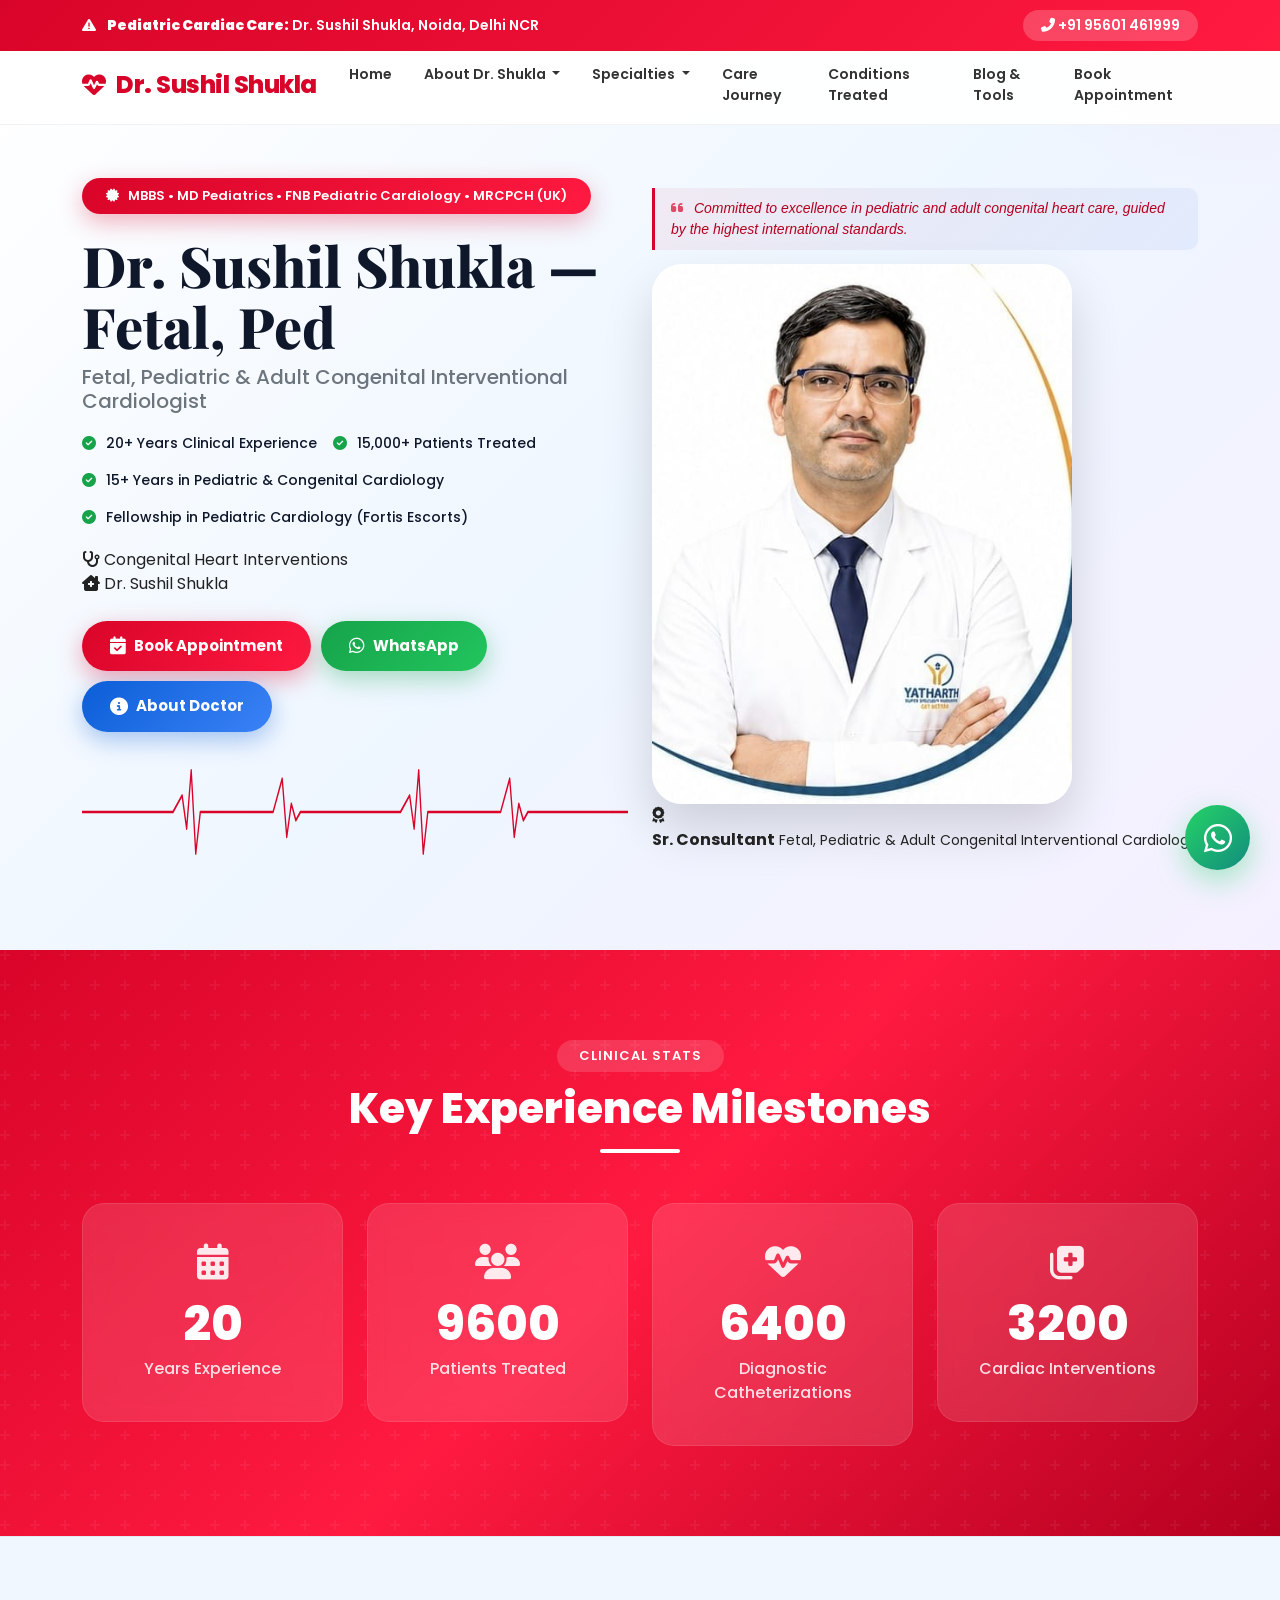
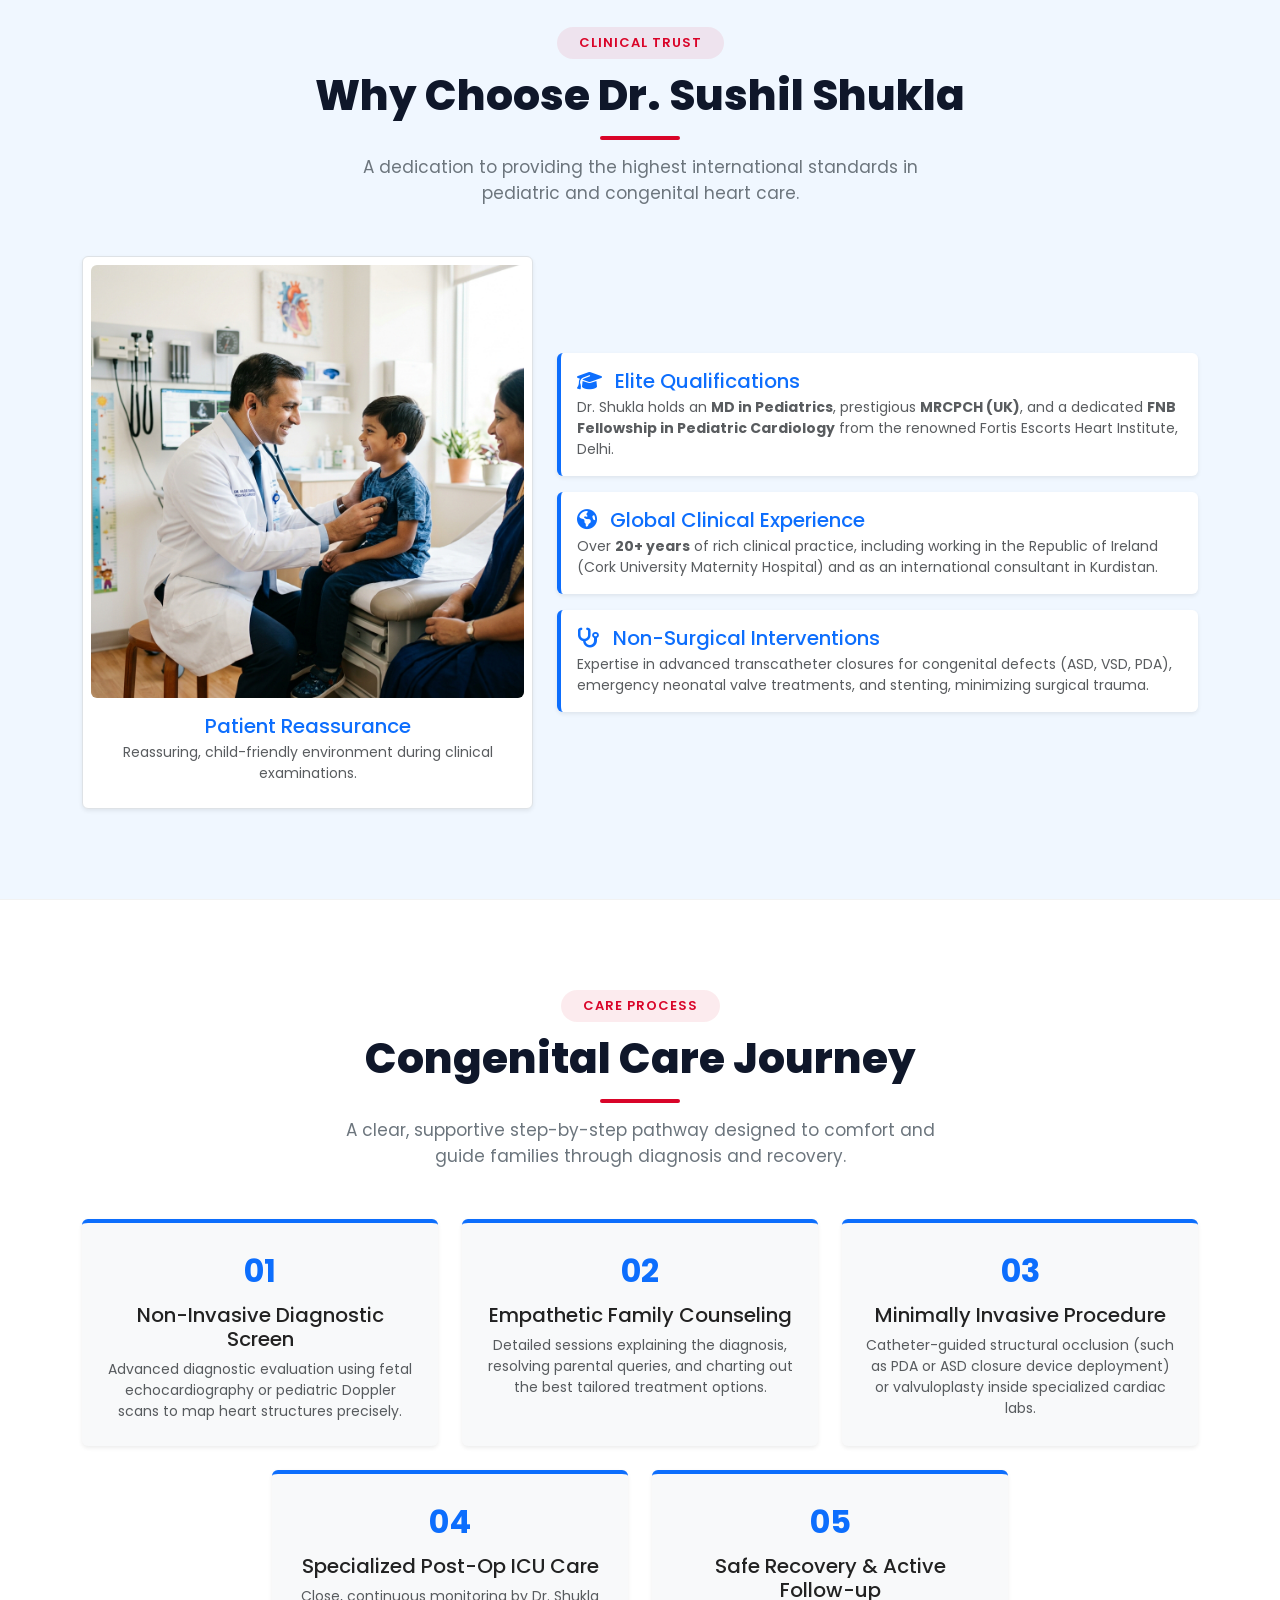
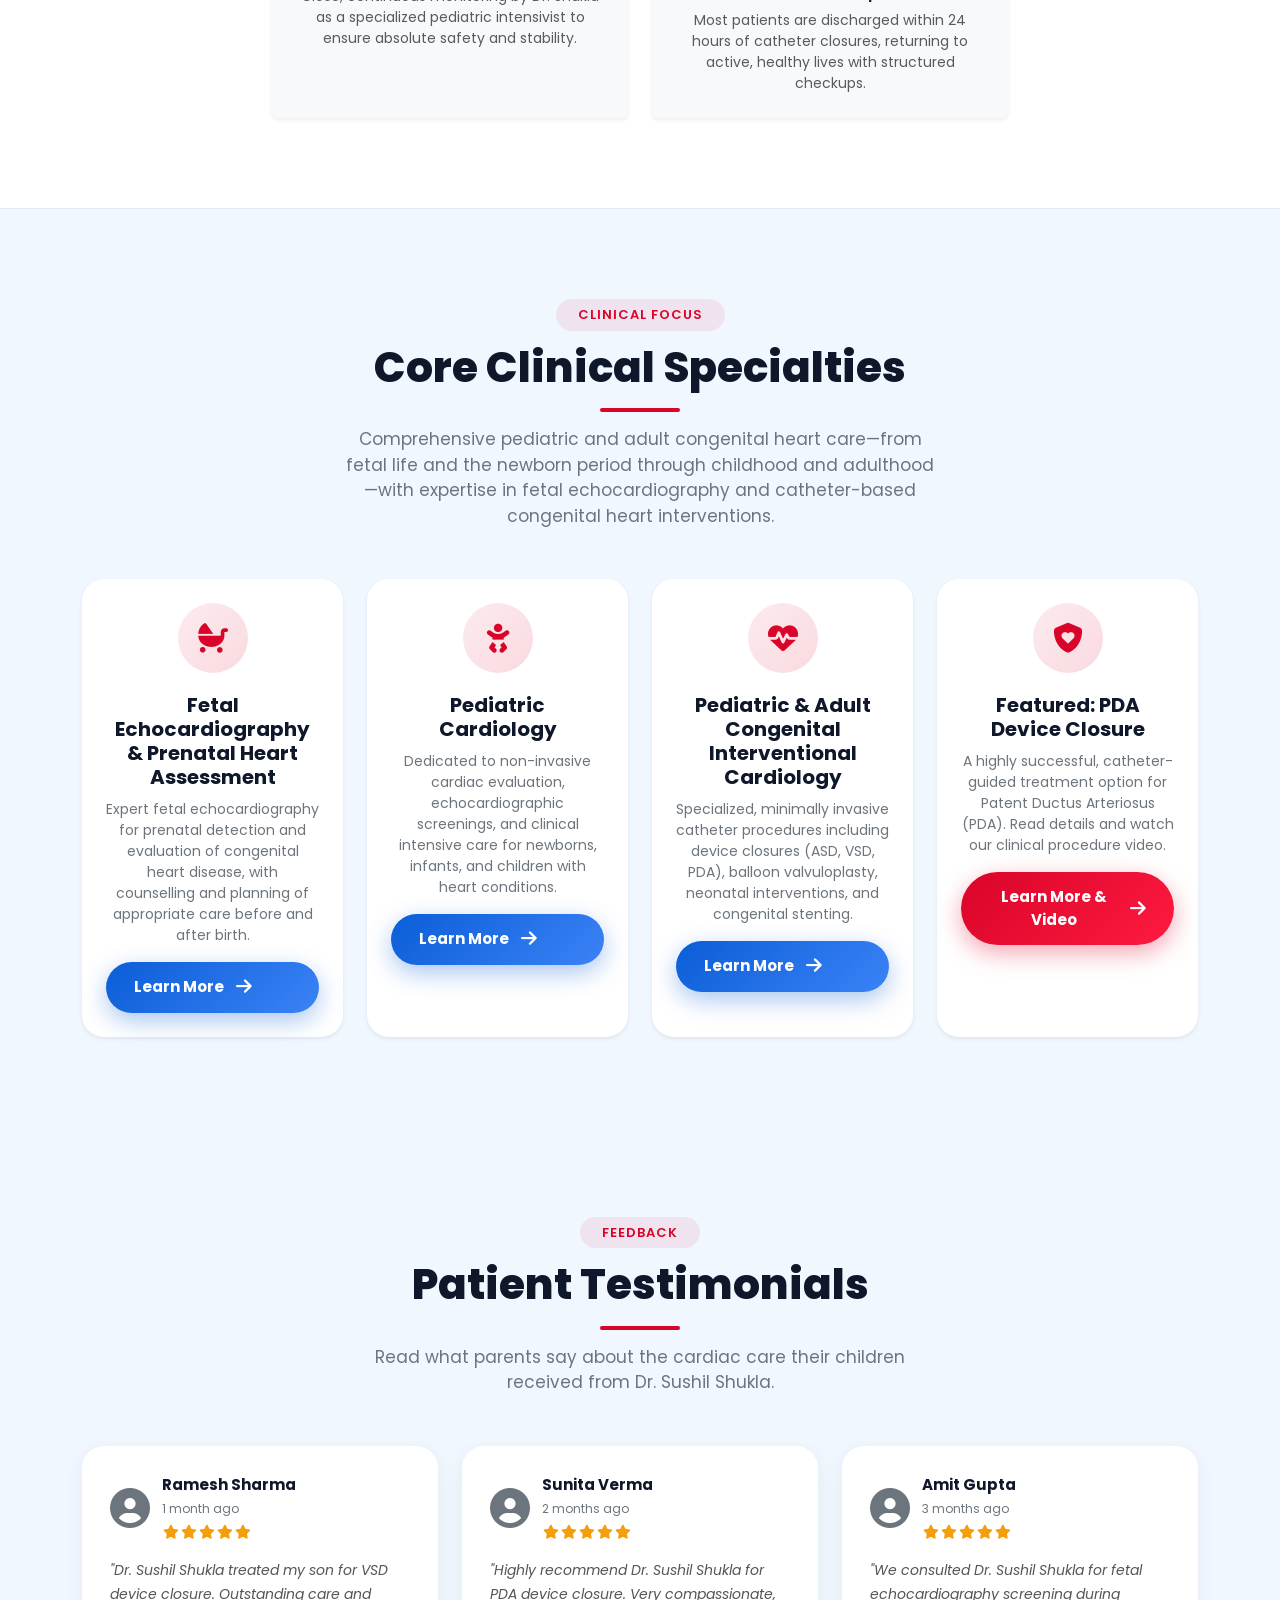
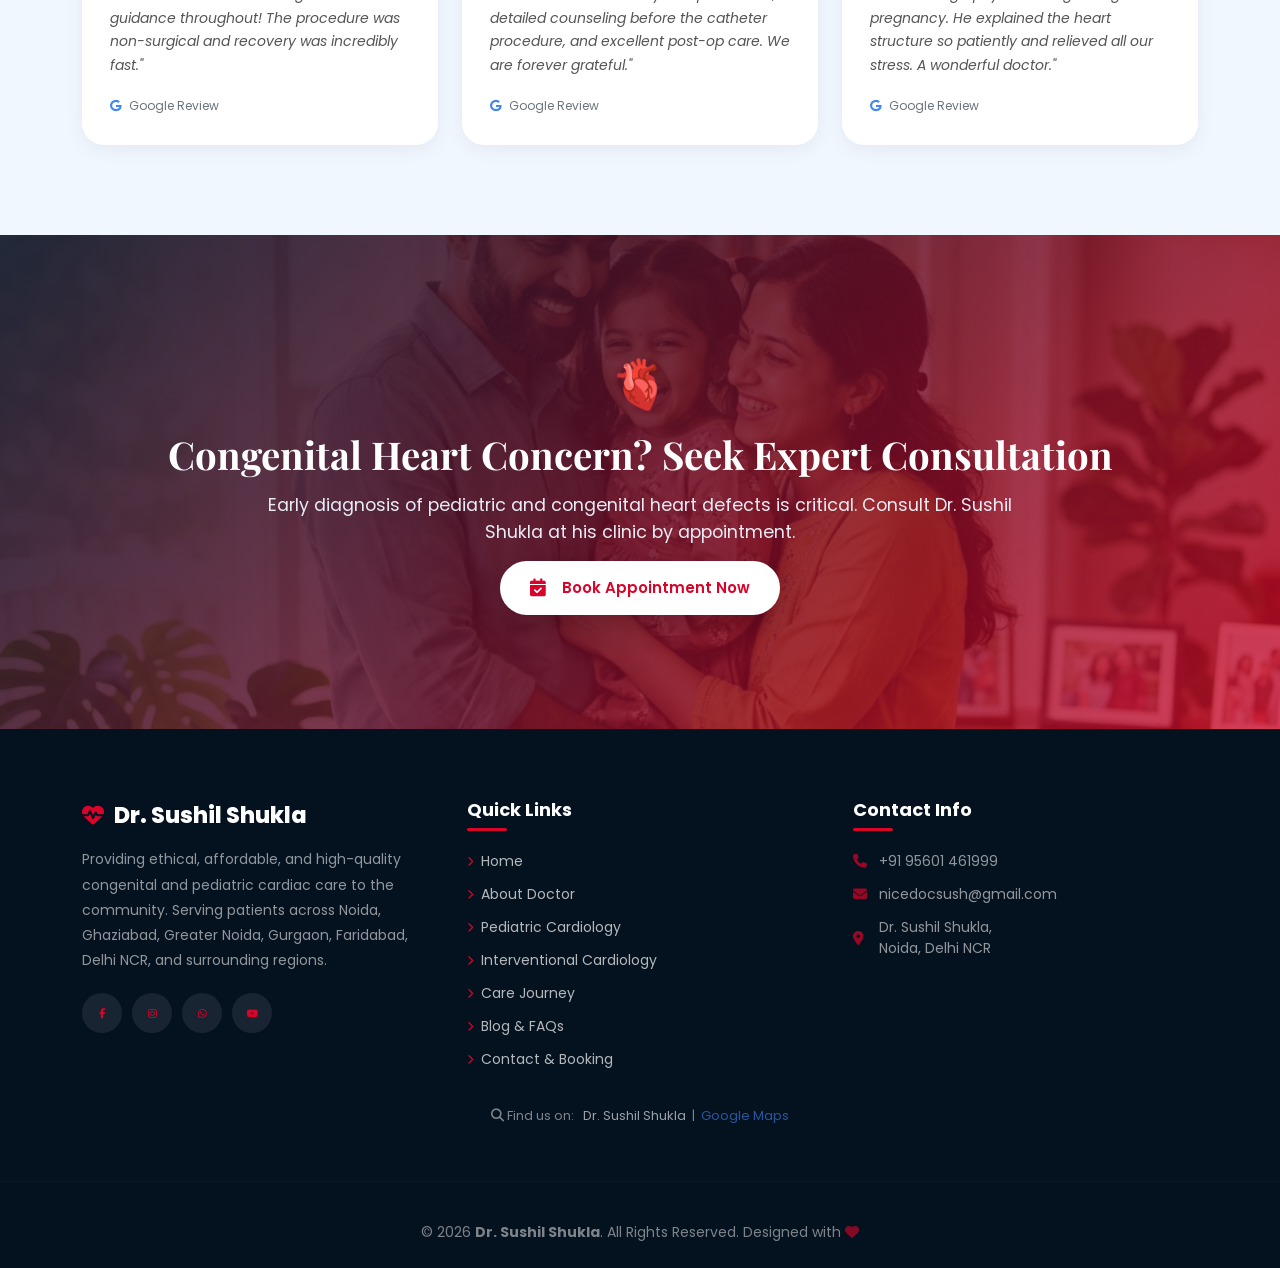
==== commit 227a38c3: "Updated content: fetal echo, positioning title, cache v12, about page fix" ====
--- a/index.html
+++ b/index.html
@@ -8,7 +8,7 @@
   <meta http-equiv="Expires" content="0">
   <script>
     (function() {
-      var key = 'shukla_v11_cache_purged';
+      var key = 'shukla_v12_cache_purged';
       if (!localStorage.getItem(key)) {
         localStorage.setItem(key, 'true');
         if ('serviceWorker' in navigator) {
@@ -25,8 +25,8 @@
       }
     })();
   </script>
-  <title>Dr. Sushil Shukla | Pediatric Interventional Cardiologist | Noida Delhi NCR</title>
-  <meta name="description" content="Official website of Dr. Sushil Shukla, Senior Consultant in Pediatric Cardiology & Congenital Heart Interventions, Noida Delhi NCR. Specialized in congenital and pediatric heart interventions.">
+  <title>Dr. Sushil Shukla | Fetal, Pediatric &amp; Adult Congenital Interventional Cardiologist | Delhi NCR</title>
+  <meta name="description" content="Official website of Dr. Sushil Shukla, Fetal, Pediatric &amp; Adult Congenital Interventional Cardiologist in Delhi NCR. Expert in fetal echocardiography, catheter-based congenital heart interventions, and comprehensive care from fetal life through adulthood.">
   <meta name="robots" content="index, follow">
 
   <!-- Schema.org JSON-LD: Physician + MedicalBusiness (Local SEO) -->
@@ -127,7 +127,7 @@
   <meta name="apple-mobile-web-app-title" content="Dr. Sushil Shukla">
   
   <!-- Link to External Stylesheet -->
-  <link rel="stylesheet" href="style.css?v=2.0.1">
+  <link rel="stylesheet" href="style.css?v=2.0.2">
   
   <!-- JSON-LD Structured Data Schema (SEO Optimization) -->
   <script type="application/ld+json">
@@ -255,8 +255,8 @@
           <span class="hero-badge">
             <i class="fas fa-certificate"></i> MBBS &bull; MD Pediatrics &bull; FNB Pediatric Cardiology &bull; MRCPCH (UK)
           </span>
-          <h1>Pediatric Interventional Cardiologist in Noida — Dr. Sushil Shukla</h1>
-          <h3>Sr. Consultant – Pediatric Cardiology & Congenital Heart Interventions</h3>
+          <h1>Dr. Sushil Shukla — Fetal, Pediatric &amp; Adult Congenital Interventional Cardiologist | Delhi NCR</h1>
+          <h3>Fetal, Pediatric &amp; Adult Congenital Interventional Cardiologist</h3>
           <div class="hero-features">
             <span><i class="fas fa-check-circle"></i> 20+ Years Clinical Experience</span>
             <span><i class="fas fa-check-circle"></i> 15,000+ Patients Treated</span>
@@ -288,12 +288,13 @@
         
         <div class="col-lg-6 hero-img-col" data-aos="fade-left" data-aos-duration="1000">
           <div class="hero-image-wrapper">
+            <p class="hero-img-tagline"><i class="fas fa-quote-left"></i> Committed to excellence in pediatric and adult congenital heart care, guided by the highest international standards.</p>
             <img src="images/doctor.jpg" alt="Dr. Sushil Shukla" class="hero-img img-fluid">
             <div class="hero-img-badge">
               <i class="fas fa-award"></i>
               <div>
                 <strong>Sr. Consultant</strong>
-                <small>Pediatric Interventional Cardiology</small>
+                <small>Fetal, Pediatric &amp; Adult Congenital Interventional Cardiology</small>
               </div>
             </div>
           </div>
@@ -453,34 +454,43 @@
       <div class="section-header" data-aos="fade-up">
         <span class="section-tag">Clinical Focus</span>
         <h2 class="heading">Core Clinical Specialties</h2>
-        <p class="section-sub">Offering comprehensive cardiac care for newborns, infants, children, and adults with congenital heart diseases.</p>
+        <p class="section-sub">Comprehensive pediatric and adult congenital heart care—from fetal life and the newborn period through childhood and adulthood—with expertise in fetal echocardiography and catheter-based congenital heart interventions.</p>
       </div>
       <div class="row g-4">
+        <!-- Fetal Echocardiography -->
+        <div class="col-lg-3 col-md-6" data-aos="fade-right">
+          <div class="card service-card h-100 p-4 shadow-sm border-0">
+            <div class="card-icon"><i class="fas fa-baby-carriage"></i></div>
+            <h3>Fetal Echocardiography &amp; Prenatal Heart Assessment</h3>
+            <p>Expert fetal echocardiography for prenatal detection and evaluation of congenital heart disease, with counselling and planning of appropriate care before and after birth.</p>
+            <a href="pediatric-cardiology.html#fetal-echo" class="btn btn-blue btn-sm mt-3">Learn More <i class="fas fa-arrow-right ms-1"></i></a>
+          </div>
+        </div>
         <!-- Pediatric Cardiology -->
-        <div class="col-lg-4 col-md-6" data-aos="fade-right">
+        <div class="col-lg-3 col-md-6" data-aos="fade-up" data-aos-delay="100">
           <div class="card service-card h-100 p-4 shadow-sm border-0">
             <div class="card-icon"><i class="fas fa-baby"></i></div>
             <h3>Pediatric Cardiology</h3>
-            <p>Dedicated to non-invasive cardiac evaluation, advanced fetal echocardiography screenings, and clinical intensive care for newborns and children with heart conditions.</p>
+            <p>Dedicated to non-invasive cardiac evaluation, echocardiographic screenings, and clinical intensive care for newborns, infants, and children with heart conditions.</p>
             <a href="pediatric-cardiology.html" class="btn btn-blue btn-sm mt-3">Learn More <i class="fas fa-arrow-right ms-1"></i></a>
           </div>
         </div>
         <!-- Interventional Cardiology -->
-        <div class="col-lg-4 col-md-6" data-aos="fade-up">
+        <div class="col-lg-3 col-md-6" data-aos="fade-up" data-aos-delay="200">
           <div class="card service-card h-100 p-4 shadow-sm border-0">
             <div class="card-icon"><i class="fas fa-heartbeat"></i></div>
-            <h3>Pediatric Interventional Cardiology</h3>
+            <h3>Pediatric &amp; Adult Congenital Interventional Cardiology</h3>
             <p>Specialized, minimally invasive catheter procedures including device closures (ASD, VSD, PDA), balloon valvuloplasty, neonatal interventions, and congenital stenting.</p>
             <a href="interventional-cardiology.html" class="btn btn-blue btn-sm mt-3">Learn More <i class="fas fa-arrow-right ms-1"></i></a>
           </div>
         </div>
         <!-- Featured Procedure: PDA Device Closure -->
-        <div class="col-lg-4 col-md-6" data-aos="fade-left">
+        <div class="col-lg-3 col-md-6" data-aos="fade-left" data-aos-delay="300">
           <div class="card service-card h-100 p-4 shadow-sm border-0">
             <div class="card-icon"><i class="fas fa-shield-heart"></i></div>
             <h3>Featured: PDA Device Closure</h3>
             <p>A highly successful, catheter-guided treatment option for Patent Ductus Arteriosus (PDA). Read details and watch our clinical procedure video.</p>
-            <a href="interventional-cardiology.html#pda-procedure-section" class="btn btn-red btn-sm mt-3">Learn More & Video <i class="fas fa-arrow-right ms-1"></i></a>
+            <a href="interventional-cardiology.html#pda-procedure-section" class="btn btn-red btn-sm mt-3">Learn More &amp; Video <i class="fas fa-arrow-right ms-1"></i></a>
           </div>
         </div>
       </div>
@@ -629,6 +639,6 @@
   <script src="https://cdn.jsdelivr.net/npm/bootstrap@5.3.3/dist/js/bootstrap.bundle.min.js"></script>
   <script src="https://unpkg.com/aos@2.3.1/dist/aos.js"></script>
   <script src="https://cdn.jsdelivr.net/npm/swiper@11/swiper-bundle.min.js"></script>
-  <script src="script.js"></script>
+  <script src="script.js?v=2.0.2"></script>
 </body>
 </html>
--- a/style.css
+++ b/style.css
@@ -467,6 +467,27 @@
   position: relative;
   display: inline-block;
 }
+
+/* Tagline above hero photo */
+.hero-img-tagline {
+  font-size: 14px;
+  font-style: italic;
+  font-weight: 500;
+  color: var(--primary-dark);
+  background: linear-gradient(135deg, rgba(217,4,41,.06), rgba(11,94,215,.06));
+  border-left: 3px solid var(--primary);
+  padding: 10px 16px;
+  border-radius: 0 10px 10px 0;
+  margin-bottom: 14px;
+  line-height: 1.5;
+}
+
+.hero-img-tagline i {
+  color: var(--primary);
+  margin-right: 6px;
+  opacity: 0.7;
+}
+
 
 .hero-img {
   width: 100%;
